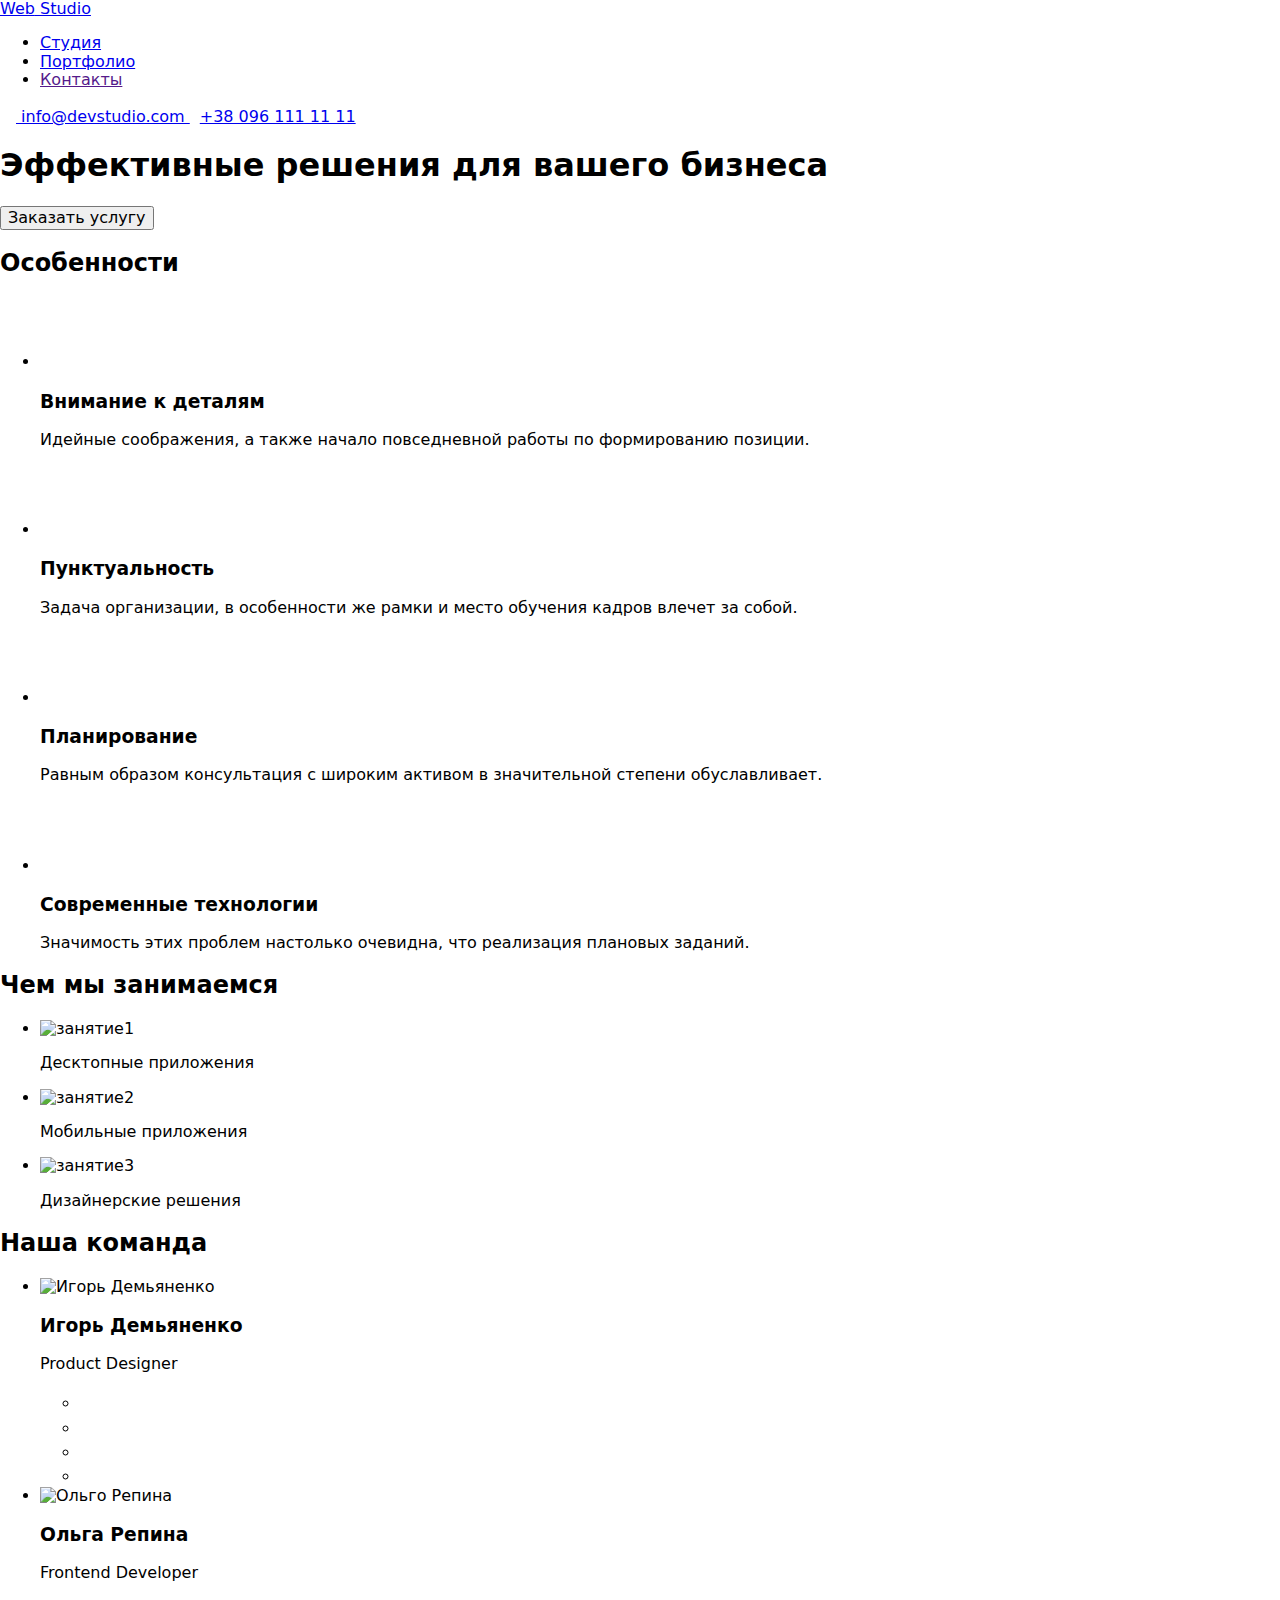
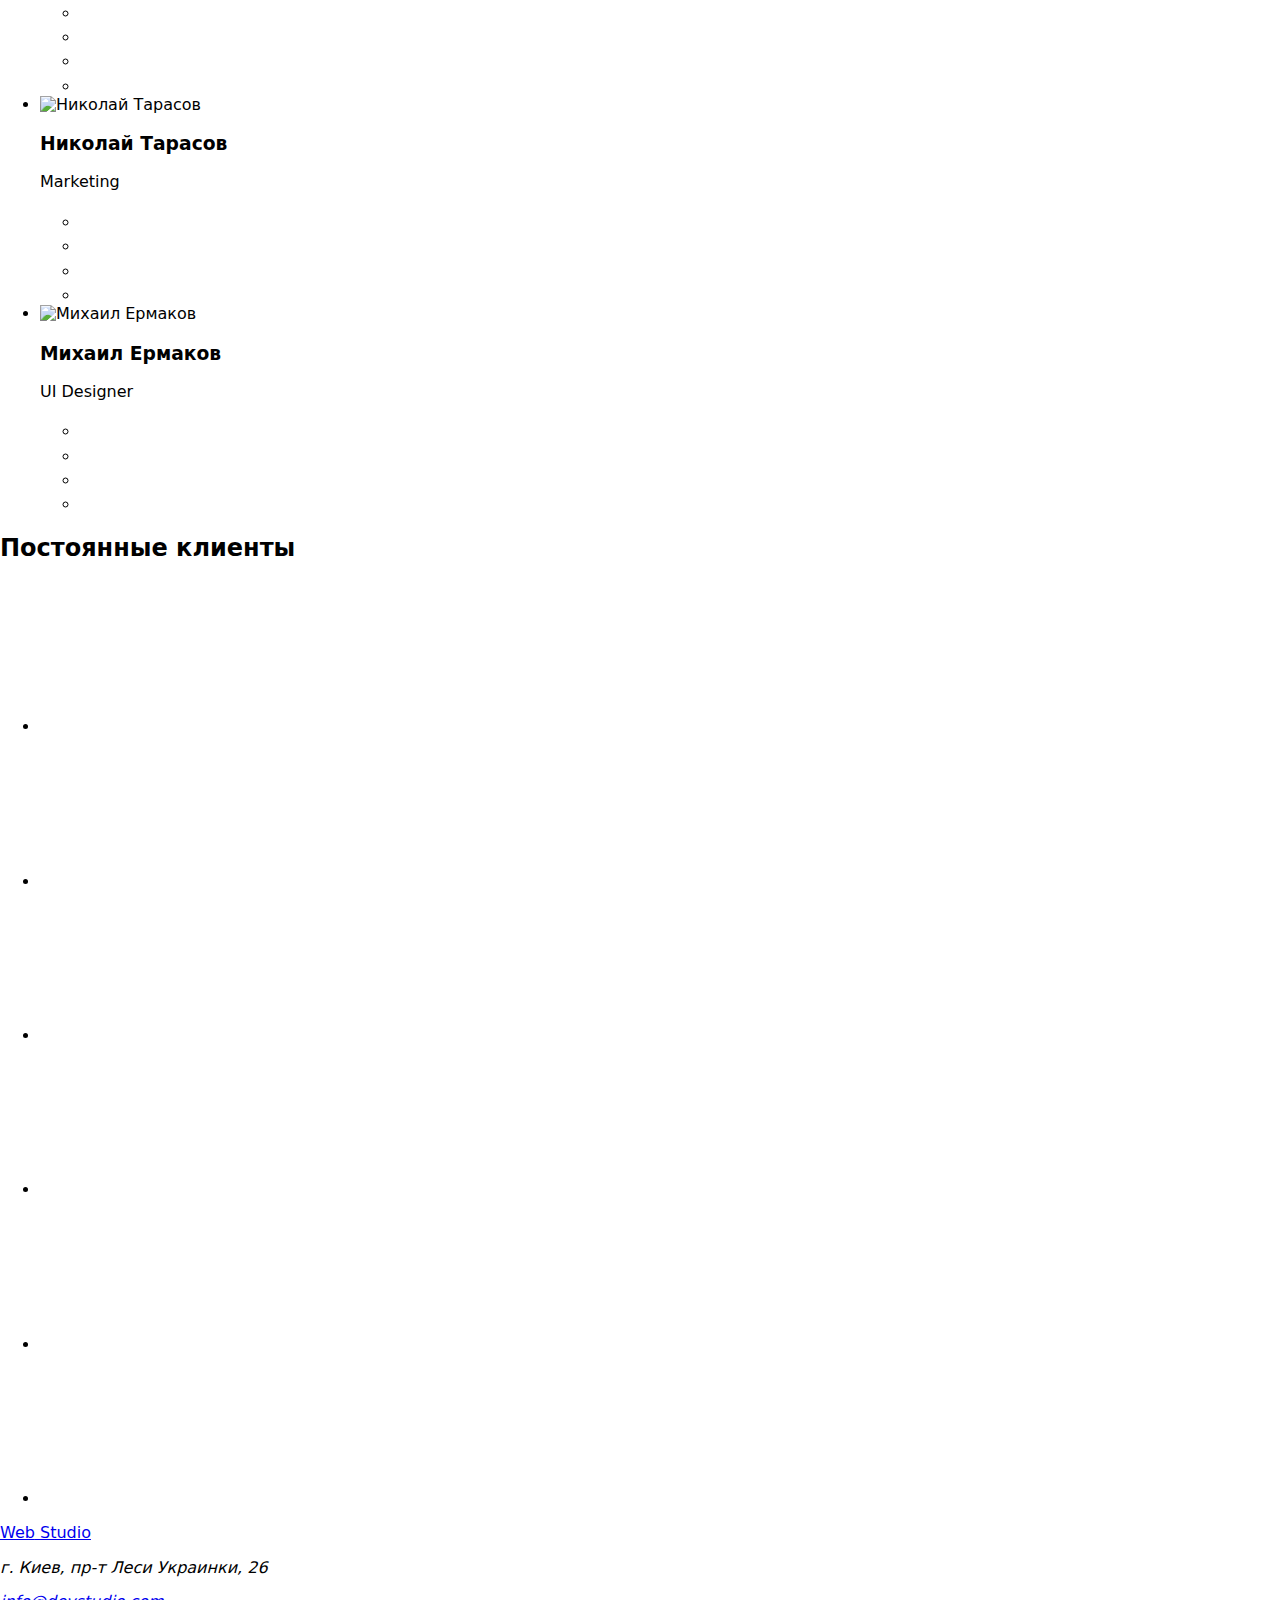
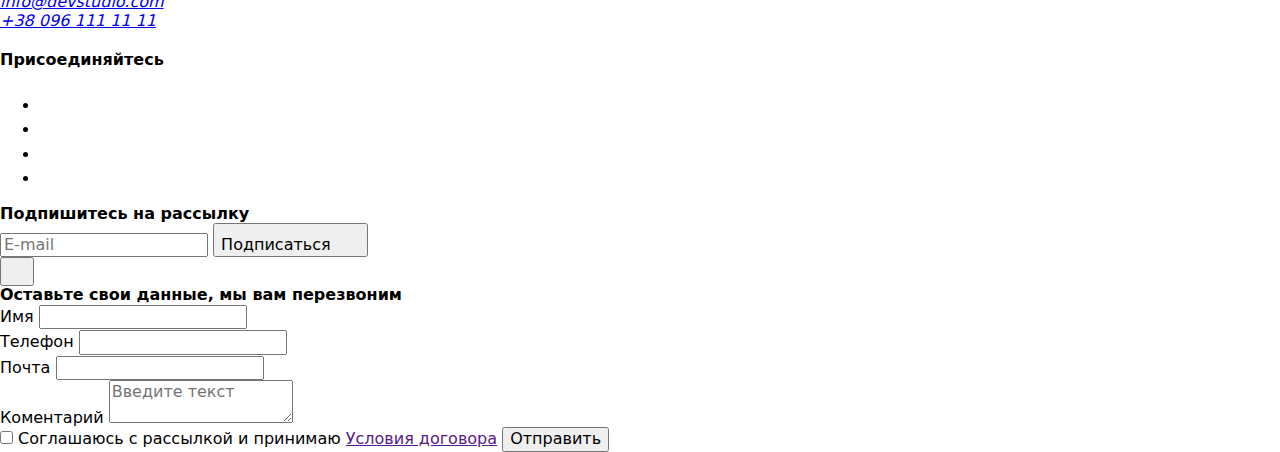
==== index.html @ 30210daf "ДЗ-7" ====
<!DOCTYPE html>
<html lang="ru">
<head>
    <meta charset="UTF-8">
    <meta http-equiv="X-UA-Compatible" content="IE=edge">
    <meta name="viewport" content="width=device-width, initial-scale=1.0">
    <title>Студия</title>
    <link rel="preconnect" href="https://fonts.googleapis.com" />
    <link rel="preconnect" href="https://fonts.gstatic.com" crossorigin />
    <link href="https://fonts.googleapis.com/css2?family=Raleway:wght@700&family=Roboto:wght@400;500;700;900&display=swap"
        rel="stylesheet" />
    <link rel="stylesheet" href="https://cdnjs.cloudflare.com/ajax/libs/modern-normalize/1.1.0/modern-normalize.min.css" />
    <link rel="stylesheet" href="./css/styles.css" />
</head>
<body>
<!-----------Верхняя линия--------->
    <header class="page-header">
        <div class="container top-line">  
            <nav class="main-nav">
                <a href="./index.html" class="logo-link"><span class="logo-part-one">Web</span> <span class="logo-part-two">Studio</span></a>
                <ul class="site-nav list">
                    <li class="nav-item">
                            <a href="./index.html" class="nav-link current">Студия</a>
                    </li>
                    <li class="nav-item">
                        <a href="./portfolio.html" class="nav-link">Портфолио</a>
                    </li>
                    <li class="nav-item">
                        <a href="" class="nav-link">Контакты</a>
                    </li>
                </ul>
            </nav>
            <div class="auth">
                <a href="mailto:info@devstudio.com" class="auth-link">
                    <svg class="auth-icon" width="16px" height="12px">
                        <use href="./images/symbol-defs.svg#icon-envelope"></use>
                    </svg>
                    info@devstudio.com
                </a>
                <a href="tel:+380961111111" class="auth-link">
                    <svg class="auth-icon" width="10px" height="16px">
                        <use href="./images/symbol-defs.svg#icon-smartphone"></use>
                    </svg>+38 096 111 11 11
                </a>
            </div>
        </div>
    </header> 
    <main>
<!----------------Шапка------------------>
        <section class="section cap">
            <div class="container">
                <h1 class="cap-tiitle">
                    Эффективные решения для вашего бизнеса
                </h1>
                <button data-modal-open type="button" class="primery-buttton">
                    Заказать услугу
                </button>
            </div>
        </section>
<!---------------Особенности--------------->
        <section class="section specialty">
            <div class="container">
                <h2 class="visually-hidden">Особенности</h2>
                <ul class="specialty-list list">
                    <li class="specialty-item">
                        <div class="specialty-icon-box">
                            <svg width="70px" height="70px">
                                <use href="./images/symbol-defs.svg#icon-antenna"></use>
                            </svg>
                        </div>
                        <h3>Внимание к деталям</h3>
                        <p>
                            Идейные соображения, а также начало
                            повседневной работы по формированию
                            позиции.
                        </p>
                    </li>
                    <li class="specialty-item">
                        <div class="specialty-icon-box">
                            <svg width="70px" height="70px">
                                <use href="./images/symbol-defs.svg#icon-clock"></use>
                            </svg>
                        </div>
                        <h3>Пунктуальность</h3>
                        <p>
                            Задача организации, в особенности же рамки
                            и место обучения кадров влечет за собой.
                        </p>
                    </li>
                    <li class="specialty-item"> 
                        <div class="specialty-icon-box">
                            <svg width="70px" height="70px">
                                <use href="./images/symbol-defs.svg#icon-diagram"></use>
                            </svg>
                        </div>
                            <h3>Планирование</h3>
                            <p>
                            Равным образом консультация с широким
                            активом в значительной степени обуславливает.
                        </p>
                    </li>
                    <li class="specialty-item">
                        <div class="specialty-icon-box">
                            <svg width="70px" height="70px">
                                <use href="./images/symbol-defs.svg#icon-astronaut"></use>
                            </svg>
                        </div>
                        <h3>Современные технологии</h3>
                        <p>
                            Значимость этих проблем настолько очевидна,
                            что реализация плановых заданий.
                        </p>
                    </li>
                </ul>
            </div>
        </section>
<!---------------Чем мы занимаемся------------------>
        <section class="section affeirs">
            <div class="container">
                <h2 class="section-title">
                    Чем мы занимаемся
                </h2>
                <ul class="affeirs-list list">
                    <li class="affeirs-item">
                        <img src="./images/we_do/box1.jpg" alt="занятие1" />
                        <p class="label">
                            Десктопные приложения
                        </p>
                    </li>
                    <li class="affeirs-item">
                        <img src="./images/we_do/box2.jpg" alt="занятие2" />
                        <p class="label">
                            Мобильные приложения
                        </p>
                    </li>
                    <li class="affeirs-item">
                        <img src="./images/we_do/box3.jpg" alt="занятие3" />
                        <p class="label">
                            Дизайнерские решения
                        </p>
                    </li>
                </ul>
            </div>
        </section>
<!----------------Наша команда------------------->
        <section class="section team">
            <div class="container">
                <h2 class="section-title">
                    Наша команда
                </h2>
                <ul class="team-list list">
                    <li class="team-item">
                        <img src="./images/our_team/ihor.jpg" alt="Игорь Демьяненко" />
                        <div class="item-text">
                            <h3>Игорь Демьяненко</h3>
                            <p>Product Designer</p>
                            <ul class="social-list list">
                                <li class="social-item">
                                    <a href="" class="social-link">
                                        <svg class="icon-social" width="20px" height="20px">
                                            <use href="./images/symbol-defs.svg#icon-instagram"></use>
                                        </svg>
                                    </a>
                                </li>
                                <li class="social-item">
                                    <a href="" class="social-link">
                                        <svg class="icon-social" width="20px" height="20px">
                                            <use href="./images/symbol-defs.svg#icon-twitter"></use>
                                        </svg>
                                    </a>
                                </li>
                                <li class="social-item">
                                    <a href="" class="social-link">
                                        <svg class="icon-social" width="20px" height="20px">
                                            <use href="./images/symbol-defs.svg#icon-facebook"></use>
                                        </svg>
                                    </a>
                                </li>
                                <li class="social-item">
                                    <a href="" class="social-link">
                                        <svg class="icon-social" width="20px" height="20px">
                                            <use href="./images/symbol-defs.svg#icon-linkedin"></use>
                                        </svg>
                                    </a>
                                </li>
                            </ul>
                        </div>
                    </li>
                    <li class="team-item">
                        <img src="./images/our_team/olha.jpg" alt="Ольго Репина" />
                        <div class="item-text">
                            <h3>Ольга Репина</h3>
                            <p>Frontend Developer</p>
                            <ul class="social-list list">
                                <li class="social-item">
                                    <a href="" class="social-link">
                                        <svg class="icon-social" width="20px" height="20px">
                                            <use href="./images/symbol-defs.svg#icon-instagram"></use>
                                        </svg>
                                    </a>
                                </li>
                                <li class="social-item">
                                    <a href="" class="social-link">
                                        <svg class="icon-social" width="20px" height="20px">
                                            <use href="./images/symbol-defs.svg#icon-twitter"></use>
                                        </svg>
                                    </a>
                                </li>
                                <li class="social-item">
                                    <a href="" class="social-link">
                                        <svg class="icon-social" width="20px" height="20px">
                                            <use href="./images/symbol-defs.svg#icon-facebook"></use>
                                        </svg>
                                    </a>
                                </li>
                                <li class="social-item">
                                    <a href="" class="social-link">
                                        <svg class="icon-social" width="20px" height="20px">
                                            <use href="./images/symbol-defs.svg#icon-linkedin"></use>
                                        </svg>
                                    </a>
                                </li>
                            </ul>
                        </div>
                    </li>
                    <li class="team-item">
                        <img src="./images/our_team/nikolay.jpg" alt="Николай Тарасов" />
                        <div class="item-text">
                            <h3>Николай Тарасов</h3>
                            <p>Marketing</p>
                            <ul class="social-list list">
                                <li class="social-item">
                                    <a href="" class="social-link">
                                        <svg class="icon-social" width="20px" height="20px">
                                            <use href="./images/symbol-defs.svg#icon-instagram"></use>
                                        </svg>
                                    </a>
                                </li>
                                <li class="social-item">
                                    <a href="" class="social-link">
                                        <svg class="icon-social" width="20px" height="20px">
                                            <use href="./images/symbol-defs.svg#icon-twitter"></use>
                                        </svg>
                                    </a>
                                </li>
                                <li class="social-item">
                                    <a href="" class="social-link">
                                        <svg class="icon-social" width="20px" height="20px">
                                            <use href="./images/symbol-defs.svg#icon-facebook"></use>
                                        </svg>
                                    </a>
                                </li>
                                <li class="social-item">
                                    <a href="" class="social-link">
                                        <svg class="icon-social" width="20px" height="20px">
                                            <use href="./images/symbol-defs.svg#icon-linkedin"></use>
                                        </svg>
                                    </a>
                                </li>
                            </ul>
                        </div>
                    </li>
                    <li class="team-item">
                        <img src="./images/our_team/mihail.jpg" alt="Михаил Ермаков" />
                        <div class="item-text">
                            <h3>Михаил Ермаков</h3>
                            <p>UI Designer</p>
                            <ul class="social-list list">
                                <li class="social-item">
                                    <a href="" class="social-link">
                                        <svg class="icon-social" width="20px" height="20px">
                                            <use href="./images/symbol-defs.svg#icon-instagram"></use>
                                        </svg>
                                    </a>
                                </li>
                                <li class="social-item">
                                    <a href="" class="social-link">
                                        <svg class="icon-social" width="20px" height="20px">
                                            <use href="./images/symbol-defs.svg#icon-twitter"></use>
                                        </svg>
                                    </a>
                                </li>
                                <li class="social-item">
                                    <a href="" class="social-link">
                                        <svg class="icon-social" width="20px" height="20px">
                                            <use href="./images/symbol-defs.svg#icon-facebook"></use>
                                        </svg>
                                    </a>
                                </li>
                                <li class="social-item">
                                    <a href="" class="social-link">
                                        <svg class="icon-social" width="20px" height="20px">
                                            <use href="./images/symbol-defs.svg#icon-linkedin"></use>
                                        </svg>
                                    </a>
                                </li>
                            </ul>
                        </div>
                    </li>
                </ul>
            </div>
        </section>
<!---------------Постоянные клиенты------------------>
        <section class="section clients">
            <div class="container">
                <h2 class="section-title">
                    Постоянные клиенты
                </h2>
                <ul class="clients-list list">
                    <li class="clients-item">
                        <a href="" class="clients-link">
                            <svg class="icon-clients">
                                <use href="./images/symbol-defs.svg#icon-company1">
                                </use>
                            </svg>
                        </a>
                    </li>
                    <li class="clients-item">
                        <a href="" class="clients-link">
                            <svg class="icon-clients">
                                <use href="./images/symbol-defs.svg#icon-company2">
                                </use>
                            </svg>
                        </a>
                    </li>
                    <li class="clients-item">
                        <a href="" class="clients-link">
                            <svg class="icon-clients">
                                <use href="./images/symbol-defs.svg#icon-company3">
                                </use>
                            </svg>
                        </a>
                    </li>
                    <li class="clients-item">
                        <a href="" class="clients-link">
                            <svg class="icon-clients">
                                <use href="./images/symbol-defs.svg#icon-company4">
                                </use>
                            </svg>
                        </a>
                    </li>
                    <li class="clients-item">
                        <a href="" class="clients-link">
                            <svg class="icon-clients">
                                <use href="./images/symbol-defs.svg#icon-company5">
                                </use>
                            </svg>
                        </a>
                    </li>
                    <li class="clients-item">
                        <a href="" class="clients-link">
                            <svg class="icon-clients">
                                <use href="./images/symbol-defs.svg#icon-company6">
                                </use>
                            </svg>
                        </a>
                    </li>
                </ul>
            </div>
        </section> 
    </main> 
    <footer class="footer">
        <div class="container">
            <div>
                <a href="./index.html" class="logo-link"><span class="logo-part-one">Web</span> <span
                        class="logo-part-three">Studio</span></a>
                <address>
                    <p class="address">
                        г. Киев, пр-т Леси Украинки, 26
                    </p>
                    <div class="auth-footer">
                        <a href="mailto:info@devstudio.com" class="auth-link-footer mailto">info@devstudio.com</a> <br />
                        <a href="tel:+380961111111" class="auth-link-footer tel">+38 096 111 11 11</a>
                    </div>
                </address>
            </div>
            <div class="social-networks">
                <h4 class="social-title">Присоединяйтесь</h4>
                <ul class="networks-list list">
                    <li>
                        <a href="" class="networks-link">
                            <svg width="20px" height="20px">
                                <use href="./images/symbol-defs.svg#icon-instagram"></use>
                            </svg>
                        </a>
                    </li>
                    <li>
                            <a href="" class="networks-link">
                                <svg width="20px" height="20px">
                                    <use href="./images/symbol-defs.svg#icon-twitter"></use>
                                </svg>
                            </a>
                    </li>
                    <li>
                        <a href="" class="networks-link">
                            <svg width="20px" height="20px">
                                <use href="./images/symbol-defs.svg#icon-facebook"></use>
                            </svg>
                        </a>
                    </li>
                    <li>
                        <a href="" class="networks-link">
                            <svg width="20px" height="20px">
                                <use href="./images/symbol-defs.svg#icon-linkedin"></use>
                            </svg>
                        </a>
                    </li>
                </ul>
            </div>
            <div class="footer-email-input">
                <b class="footer-form-title">Подпишитесь на рассылку</b>
                <form action="" class="footer-form">
                    <lable>
                        <input type="email" placeholder="E-mail" name="email" class="footer-form-input">
                        </input>
                    </lable>
                    <button type="submit" class="footer-form-button">Подписаться
                        <svg class="footer-form-icon" width="24" height="24">
                            <use href="./images/icons.svg#icon-send"></use>
                        </svg>
                    </button>
                </form>
            </div> 
        </div>
    </footer>

<!--           Модальное окно        -->
    <div data-modal class="backdrop is-hidden">
        <div class="modal">
            <button data-modal-close class="close">
                <svg class="icon-close" width="18px" height="18px">
                    <use href="./images/icons.svg#icon-close"></use>
                </svg>
            </button>
            <form class="modal-form">
                <b class="modal-form-title">Оставьте свои данные, мы вам перезвоним</b>
                <div class="about-user">
                    <label for="user-name" class="about-user-label">Имя</label>
                    <input 
                        type="text" 
                        name="user-name" 
                        id="user-name" 
                        placeholder=" "
                        class="about-user-input"
                    />
                    <svg class="icon-modal-form" width="18" height="18">
                        <use href="./images/icons.svg#icon-man"></use>
                    </svg>
                </div>
                <div class="about-user">
                    <label for="user-phone" class="about-user-label">Телефон</label>
                    <input 
                        type="tel" 
                        name="user-phone" 
                        id="user-phone" 
                        placeholder=" "
                        class="about-user-input"
                    />
                    <svg class="icon-modal-form" width="18" height="18">
                        <use href="./images/icons.svg#icon-phone"></use>
                    </svg>
                </div>
                <div class="about-user">
                    <label for="user-email" class="about-user-label">Почта</label>
                    <input 
                        type="email" 
                        name="user-email" 
                        id="user-email"
                        placeholder=" " 
                        class="about-user-input"
                    />
                    <svg class="icon-modal-form" width="18" height="18">
                        <use href="./images/icons.svg#icon-envelope"></use>
                    </svg>
                </div>
                <div class="about-user">
                    <label for="user-comment" class="about-user-label">Коментарий</label>
                    <textarea name="comment" placeholder="Введите текст" id="user-comment" class="about-user-input comment"></textarea>
                </div>
                <label class="user-checkbox">
                    <input type="checkbox" name="checkbox" class="checkbox">
                    <span class="icon-checkbox"></span>
                    Соглашаюсь с рассылкой и принимаю
                    <a href="" class="user-checkbox-link">Условия договора</a>
                </label>
                <button type="submit" class="modal-form-button">Отправить</button>
            </form>
            
        </div>
    </div>
    <script src="./js/modal.js"></script>
</body>
</html>
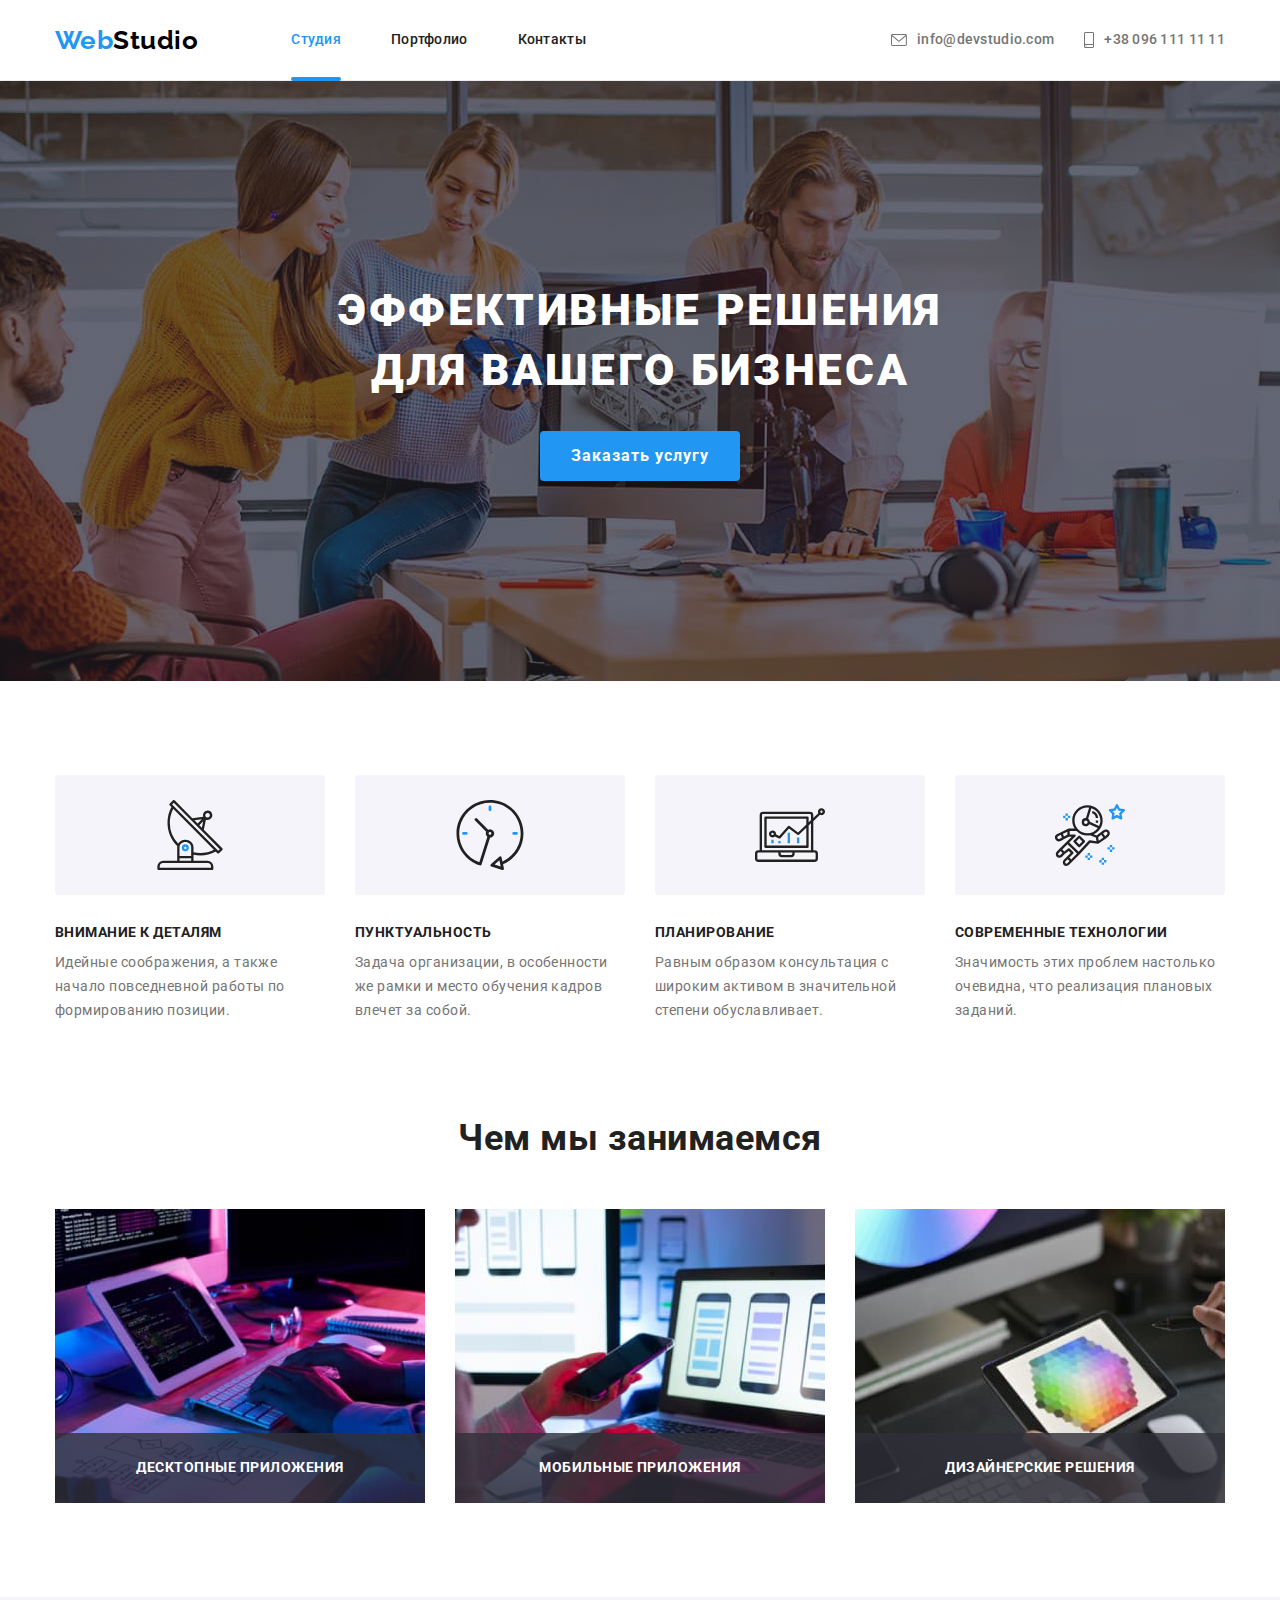
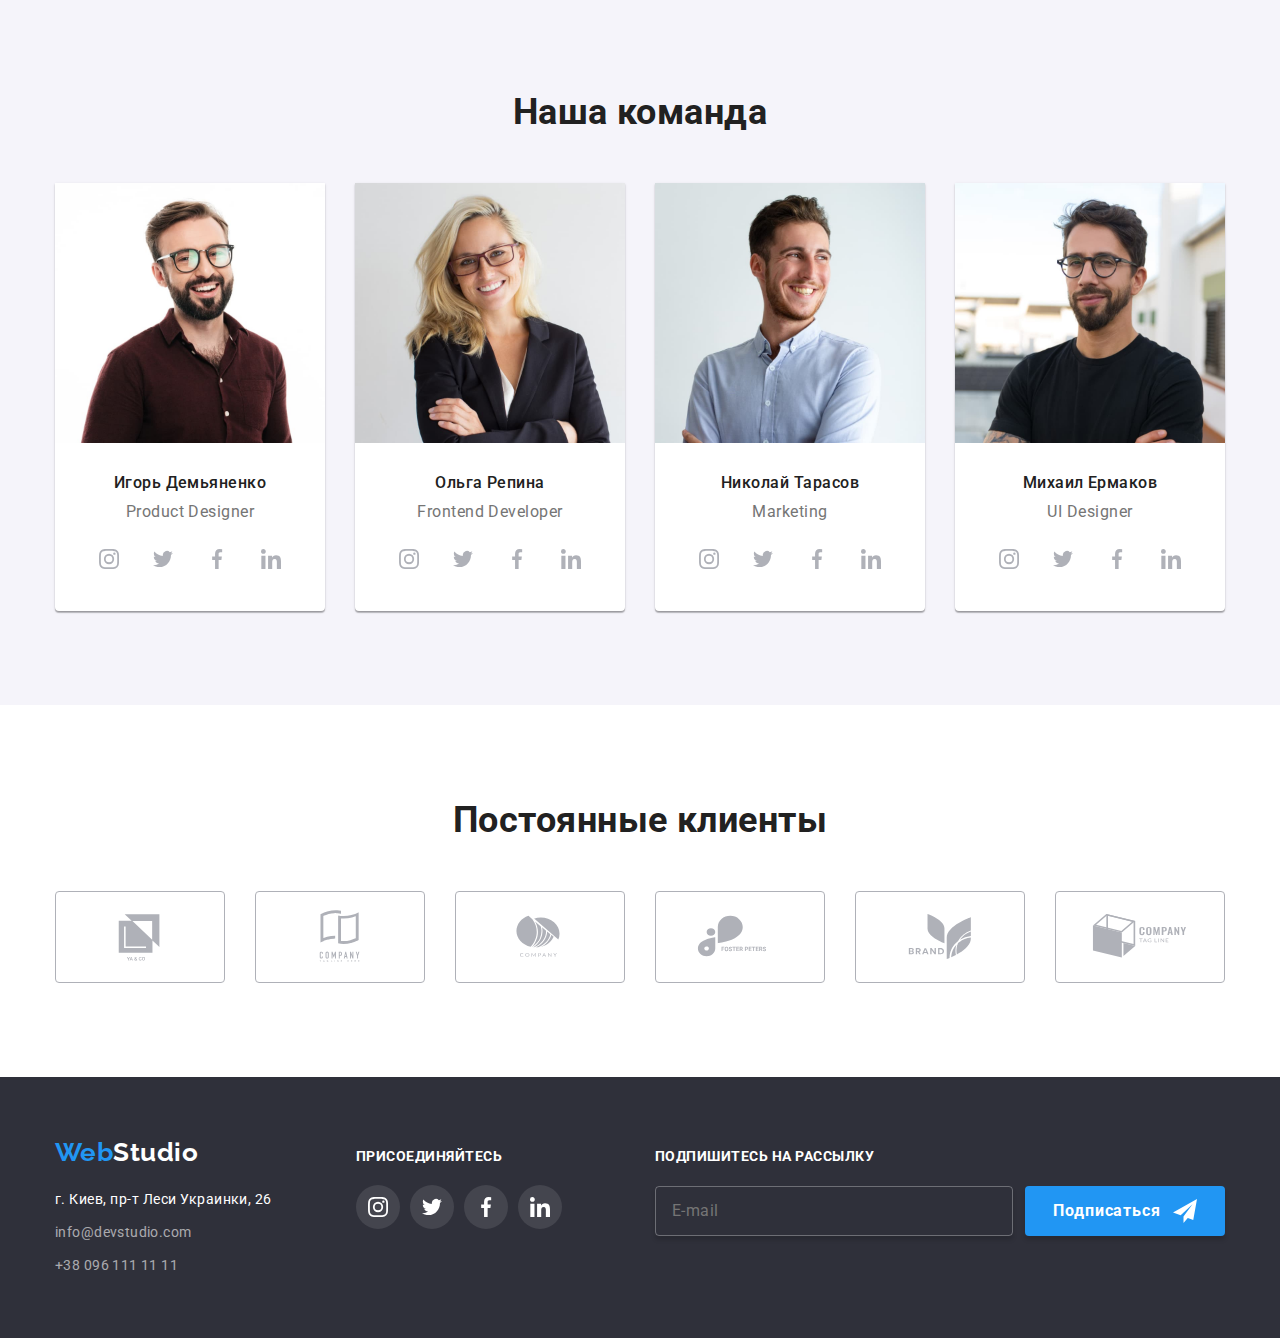
==== commit b36c4302: "ДЗ-7, редакция 1" ====
--- a/index.html
+++ b/index.html
@@ -15,30 +15,30 @@
 <body>
 <!-----------Верхняя линия--------->
     <header class="page-header">
-        <div class="container top-line">  
+        <div class="container page-header__container">  
             <nav class="main-nav">
-                <a href="./index.html" class="logo-link"><span class="logo-part-one">Web</span> <span class="logo-part-two">Studio</span></a>
-                <ul class="site-nav list">
-                    <li class="nav-item">
-                            <a href="./index.html" class="nav-link current">Студия</a>
-                    </li>
-                    <li class="nav-item">
-                        <a href="./portfolio.html" class="nav-link">Портфолио</a>
-                    </li>
-                    <li class="nav-item">
-                        <a href="" class="nav-link">Контакты</a>
+                <a href="./index.html" class="logo logo--margin"><span>Web</span> <span class="logo logo--theme-dark">Studio</span></a>
+                <ul class="main-nav__list list">
+                    <li class="main-nav__item">
+                        <a href="./index.html" class="main-nav__link main-nav__link--current">Студия</a>
+                    </li>
+                    <li class="main-nav__item">
+                        <a href="./portfolio.html" class="main-nav__link">Портфолио</a>
+                    </li>
+                    <li class="main-nav__item">
+                        <a href="" class="main-nav__link">Контакты</a>
                     </li>
                 </ul>
             </nav>
-            <div class="auth">
-                <a href="mailto:info@devstudio.com" class="auth-link">
-                    <svg class="auth-icon" width="16px" height="12px">
+            <div class="connect">
+                <a href="mailto:info@devstudio.com" class="connect__link">
+                    <svg class="connect__icon" width="16px" height="12px">
                         <use href="./images/symbol-defs.svg#icon-envelope"></use>
                     </svg>
                     info@devstudio.com
                 </a>
-                <a href="tel:+380961111111" class="auth-link">
-                    <svg class="auth-icon" width="10px" height="16px">
+                <a href="tel:+380961111111" class="connect__link">
+                    <svg class="connect__icon" width="10px" height="16px">
                         <use href="./images/symbol-defs.svg#icon-smartphone"></use>
                     </svg>+38 096 111 11 11
                 </a>
@@ -47,66 +47,66 @@
     </header> 
     <main>
 <!----------------Шапка------------------>
-        <section class="section cap">
+        <section class="section hero">
             <div class="container">
-                <h1 class="cap-tiitle">
+                <h1 class="hero__tiitle">
                     Эффективные решения для вашего бизнеса
                 </h1>
-                <button data-modal-open type="button" class="primery-buttton">
+                <button data-modal-open type="button" class="button hero__buttton">
                     Заказать услугу
                 </button>
             </div>
         </section>
 <!---------------Особенности--------------->
-        <section class="section specialty">
+        <section class="section features">
             <div class="container">
                 <h2 class="visually-hidden">Особенности</h2>
-                <ul class="specialty-list list">
-                    <li class="specialty-item">
-                        <div class="specialty-icon-box">
+                <ul class="features__list list">
+                    <li class="features__item">
+                        <div class="features__icon">
                             <svg width="70px" height="70px">
                                 <use href="./images/symbol-defs.svg#icon-antenna"></use>
                             </svg>
                         </div>
-                        <h3>Внимание к деталям</h3>
-                        <p>
+                        <h3 class="features__title">Внимание к деталям</h3>
+                        <p class="features__text">
                             Идейные соображения, а также начало
                             повседневной работы по формированию
                             позиции.
                         </p>
                     </li>
-                    <li class="specialty-item">
-                        <div class="specialty-icon-box">
+                    <li class="features__item">
+                        <div class="features__icon">
                             <svg width="70px" height="70px">
                                 <use href="./images/symbol-defs.svg#icon-clock"></use>
                             </svg>
                         </div>
-                        <h3>Пунктуальность</h3>
-                        <p>
+                        <h3 class="features__title">Пунктуальность</h3>
+                        <p class="features__text">
                             Задача организации, в особенности же рамки
                             и место обучения кадров влечет за собой.
                         </p>
                     </li>
-                    <li class="specialty-item"> 
-                        <div class="specialty-icon-box">
+                    <li class="features__item"> 
+                        <div class="features__icon">
                             <svg width="70px" height="70px">
                                 <use href="./images/symbol-defs.svg#icon-diagram"></use>
                             </svg>
                         </div>
-                            <h3>Планирование</h3>
-                            <p>
+                            <h3 class="features__title">Планирование</h3>
+                            <p class="features__text">
                             Равным образом консультация с широким
                             активом в значительной степени обуславливает.
                         </p>
                     </li>
-                    <li class="specialty-item">
-                        <div class="specialty-icon-box">
+                    <li class="features__item">
+                        <div class="features__icon">
                             <svg width="70px" height="70px">
                                 <use href="./images/symbol-defs.svg#icon-astronaut"></use>
                             </svg>
                         </div>
-                        <h3>Современные технологии</h3>
-                        <p>
+                        <h3 class="features__title">Современные технологии</h3>
+                        <p class="features__text">
                             Значимость этих проблем настолько очевидна,
                             что реализация плановых заданий.
                         </p>
@@ -115,27 +115,27 @@
             </div>
         </section>
 <!---------------Чем мы занимаемся------------------>
-        <section class="section affeirs">
+        <section class="section activities">
             <div class="container">
-                <h2 class="section-title">
+                <h2 class="activities__title section-title">
                     Чем мы занимаемся
                 </h2>
-                <ul class="affeirs-list list">
-                    <li class="affeirs-item">
+                <ul class="activities__list list">
+                    <li class="activities__item">
                         <img src="./images/we_do/box1.jpg" alt="занятие1" />
-                        <p class="label">
+                        <p class="activities__label">
                             Десктопные приложения
                         </p>
                     </li>
-                    <li class="affeirs-item">
+                    <li class="activities__item">
                         <img src="./images/we_do/box2.jpg" alt="занятие2" />
-                        <p class="label">
+                        <p class="activities__label">
                             Мобильные приложения
                         </p>
                     </li>
-                    <li class="affeirs-item">
+                    <li class="activities__item">
                         <img src="./images/we_do/box3.jpg" alt="занятие3" />
-                        <p class="label">
+                        <p class="activities__label">
                             Дизайнерские решения
                         </p>
                     </li>
@@ -148,37 +148,37 @@
                 <h2 class="section-title">
                     Наша команда
                 </h2>
-                <ul class="team-list list">
-                    <li class="team-item">
+                <ul class="team__list list">
+                    <li class="team__item">
                         <img src="./images/our_team/ihor.jpg" alt="Игорь Демьяненко" />
-                        <div class="item-text">
-                            <h3>Игорь Демьяненко</h3>
-                            <p>Product Designer</p>
-                            <ul class="social-list list">
-                                <li class="social-item">
-                                    <a href="" class="social-link">
-                                        <svg class="icon-social" width="20px" height="20px">
+                        <div class="team__meta">
+                            <h3 class="team__memo">Игорь Демьяненко</h3>
+                            <p class="team__text">Product Designer</p>
+                            <ul class="socials list">
+                                <li class="socials__item">
+                                    <a href="" class="socials__link socials__link--theme-light">
+                                        <svg width="20px" height="20px">
                                             <use href="./images/symbol-defs.svg#icon-instagram"></use>
                                         </svg>
                                     </a>
                                 </li>
-                                <li class="social-item">
-                                    <a href="" class="social-link">
-                                        <svg class="icon-social" width="20px" height="20px">
+                                <li class="socials__item">
+                                    <a href="" class="socials__link socials__link--theme-light">
+                                        <svg width="20px" height="20px">
                                             <use href="./images/symbol-defs.svg#icon-twitter"></use>
                                         </svg>
                                     </a>
                                 </li>
-                                <li class="social-item">
-                                    <a href="" class="social-link">
-                                        <svg class="icon-social" width="20px" height="20px">
+                                <li class="socials__item">
+                                    <a href="" class="socials__link socials__link--theme-light">
+                                        <svg width="20px" height="20px">
                                             <use href="./images/symbol-defs.svg#icon-facebook"></use>
                                         </svg>
                                     </a>
                                 </li>
-                                <li class="social-item">
-                                    <a href="" class="social-link">
-                                        <svg class="icon-social" width="20px" height="20px">
+                                <li class="socials__item">
+                                    <a href="" class="socials__link socials__link--theme-light">
+                                        <svg  width="20px" height="20px">
                                             <use href="./images/symbol-defs.svg#icon-linkedin"></use>
                                         </svg>
                                     </a>
@@ -186,36 +186,36 @@
                             </ul>
                         </div>
                     </li>
-                    <li class="team-item">
+                    <li class="team__item">
                         <img src="./images/our_team/olha.jpg" alt="Ольго Репина" />
-                        <div class="item-text">
-                            <h3>Ольга Репина</h3>
-                            <p>Frontend Developer</p>
-                            <ul class="social-list list">
-                                <li class="social-item">
-                                    <a href="" class="social-link">
-                                        <svg class="icon-social" width="20px" height="20px">
+                        <div class="team__meta">
+                            <h3 class="team__memo">Ольга Репина</h3>
+                            <p class="team__text">Frontend Developer</p>
+                            <ul class="socials list">
+                                <li class="socials__item">
+                                    <a href="" class="socials__link socials__link--theme-light">
+                                        <svg width="20px" height="20px">
                                             <use href="./images/symbol-defs.svg#icon-instagram"></use>
                                         </svg>
                                     </a>
                                 </li>
-                                <li class="social-item">
-                                    <a href="" class="social-link">
-                                        <svg class="icon-social" width="20px" height="20px">
+                                <li class="socials__item">
+                                    <a href="" class="socials__link socials__link--theme-light">
+                                        <svg width="20px" height="20px">
                                             <use href="./images/symbol-defs.svg#icon-twitter"></use>
                                         </svg>
                                     </a>
                                 </li>
-                                <li class="social-item">
-                                    <a href="" class="social-link">
-                                        <svg class="icon-social" width="20px" height="20px">
+                                <li class="socials__item">
+                                    <a href="" class="socials__link socials__link--theme-light">
+                                        <svg width="20px" height="20px">
                                             <use href="./images/symbol-defs.svg#icon-facebook"></use>
                                         </svg>
                                     </a>
                                 </li>
-                                <li class="social-item">
-                                    <a href="" class="social-link">
-                                        <svg class="icon-social" width="20px" height="20px">
+                                <li class="socials__item">
+                                    <a href="" class="socials__link socials__link--theme-light">
+                                        <svg width="20px" height="20px">
                                             <use href="./images/symbol-defs.svg#icon-linkedin"></use>
                                         </svg>
                                     </a>
@@ -223,36 +223,36 @@
                             </ul>
                         </div>
                     </li>
-                    <li class="team-item">
+                    <li class="team__item">
                         <img src="./images/our_team/nikolay.jpg" alt="Николай Тарасов" />
-                        <div class="item-text">
-                            <h3>Николай Тарасов</h3>
-                            <p>Marketing</p>
-                            <ul class="social-list list">
-                                <li class="social-item">
-                                    <a href="" class="social-link">
-                                        <svg class="icon-social" width="20px" height="20px">
+                        <div class="team__meta">
+                            <h3 class="team__memo">Николай Тарасов</h3>
+                            <p class="team__text">Marketing</p>
+                            <ul class="socials list">
+                                <li class="socials__item">
+                                    <a href="" class="socials__link socials__link--theme-light">
+                                        <svg width="20px" height="20px">
                                             <use href="./images/symbol-defs.svg#icon-instagram"></use>
                                         </svg>
                                     </a>
                                 </li>
-                                <li class="social-item">
-                                    <a href="" class="social-link">
-                                        <svg class="icon-social" width="20px" height="20px">
+                                <li class="socials__item">
+                                    <a href="" class="socials__link socials__link--theme-light">
+                                        <svg width="20px" height="20px">
                                             <use href="./images/symbol-defs.svg#icon-twitter"></use>
                                         </svg>
                                     </a>
                                 </li>
-                                <li class="social-item">
-                                    <a href="" class="social-link">
-                                        <svg class="icon-social" width="20px" height="20px">
+                                <li class="socials__item">
+                                    <a href="" class="socials__link socials__link--theme-light">
+                                        <svg width="20px" height="20px">
                                             <use href="./images/symbol-defs.svg#icon-facebook"></use>
                                         </svg>
                                     </a>
                                 </li>
-                                <li class="social-item">
-                                    <a href="" class="social-link">
-                                        <svg class="icon-social" width="20px" height="20px">
+                                <li class="socials__item">
+                                    <a href="" class="socials__link socials__link--theme-light">
+                                        <svg width="20px" height="20px">
                                             <use href="./images/symbol-defs.svg#icon-linkedin"></use>
                                         </svg>
                                     </a>
@@ -260,36 +260,36 @@
                             </ul>
                         </div>
                     </li>
-                    <li class="team-item">
+                    <li class="team__item">
                         <img src="./images/our_team/mihail.jpg" alt="Михаил Ермаков" />
-                        <div class="item-text">
-                            <h3>Михаил Ермаков</h3>
-                            <p>UI Designer</p>
-                            <ul class="social-list list">
-                                <li class="social-item">
-                                    <a href="" class="social-link">
-                                        <svg class="icon-social" width="20px" height="20px">
+                        <div class="team__meta">
+                            <h3 class="team__memo">Михаил Ермаков</h3>
+                            <p class="team__text">UI Designer</p>
+                            <ul class="socials list">
+                                <li class="socials__item">
+                                    <a href="" class="socials__link socials__link--theme-light">
+                                        <svg width="20px" height="20px">
                                             <use href="./images/symbol-defs.svg#icon-instagram"></use>
                                         </svg>
                                     </a>
                                 </li>
-                                <li class="social-item">
-                                    <a href="" class="social-link">
-                                        <svg class="icon-social" width="20px" height="20px">
+                                <li class="socials__item">
+                                    <a href="" class="socials__link socials__link--theme-light">
+                                        <svg width="20px" height="20px">
                                             <use href="./images/symbol-defs.svg#icon-twitter"></use>
                                         </svg>
                                     </a>
                                 </li>
-                                <li class="social-item">
-                                    <a href="" class="social-link">
-                                        <svg class="icon-social" width="20px" height="20px">
+                                <li class="socials__item">
+                                    <a href="" class="socials__link socials__link--theme-light">
+                                        <svg width="20px" height="20px">
                                             <use href="./images/symbol-defs.svg#icon-facebook"></use>
                                         </svg>
                                     </a>
                                 </li>
-                                <li class="social-item">
-                                    <a href="" class="social-link">
-                                        <svg class="icon-social" width="20px" height="20px">
+                                <li class="socials__item">
+                                    <a href="" class="socials__link socials__link--theme-light">
+                                        <svg width="20px" height="20px">
                                             <use href="./images/symbol-defs.svg#icon-linkedin"></use>
                                         </svg>
                                     </a>
@@ -306,50 +306,50 @@
                 <h2 class="section-title">
                     Постоянные клиенты
                 </h2>
-                <ul class="clients-list list">
-                    <li class="clients-item">
-                        <a href="" class="clients-link">
-                            <svg class="icon-clients">
+                <ul class="clients__list list">
+                    <li class="clients__item">
+                        <a href="" class="clients__link">
+                            <svg class="clients__icon">
                                 <use href="./images/symbol-defs.svg#icon-company1">
                                 </use>
                             </svg>
                         </a>
                     </li>
-                    <li class="clients-item">
-                        <a href="" class="clients-link">
-                            <svg class="icon-clients">
+                    <li class="clients__item">
+                        <a href="" class="clients__link">
+                            <svg class="clients__icon">
                                 <use href="./images/symbol-defs.svg#icon-company2">
                                 </use>
                             </svg>
                         </a>
                     </li>
-                    <li class="clients-item">
-                        <a href="" class="clients-link">
-                            <svg class="icon-clients">
+                    <li class="clients__item">
+                        <a href="" class="clients__link">
+                            <svg class="clients__icon">
                                 <use href="./images/symbol-defs.svg#icon-company3">
                                 </use>
                             </svg>
                         </a>
                     </li>
-                    <li class="clients-item">
-                        <a href="" class="clients-link">
-                            <svg class="icon-clients">
+                    <li class="clients__item">
+                        <a href="" class="clients__link">
+                            <svg class="clients__icon">
                                 <use href="./images/symbol-defs.svg#icon-company4">
                                 </use>
                             </svg>
                         </a>
                     </li>
-                    <li class="clients-item">
-                        <a href="" class="clients-link">
-                            <svg class="icon-clients">
+                    <li class="clients__item">
+                        <a href="" class="clients__link">
+                            <svg class="clients__icon">
                                 <use href="./images/symbol-defs.svg#icon-company5">
                                 </use>
                             </svg>
                         </a>
                     </li>
-                    <li class="clients-item">
-                        <a href="" class="clients-link">
-                            <svg class="icon-clients">
+                    <li class="clients__item">
+                        <a href="" class="clients__link">
+                            <svg class="clients__icon">
                                 <use href="./images/symbol-defs.svg#icon-company6">
                                 </use>
                             </svg>
@@ -362,44 +362,43 @@
     <footer class="footer">
         <div class="container">
             <div>
-                <a href="./index.html" class="logo-link"><span class="logo-part-one">Web</span> <span
-                        class="logo-part-three">Studio</span></a>
-                <address>
-                    <p class="address">
+                <a href="./index.html" class="logo"><span>Web</span> <span class="logo logo--theme-light">Studio</span></a>
+                <address class="address">
+                    <p class="address__text">
                         г. Киев, пр-т Леси Украинки, 26
                     </p>
-                    <div class="auth-footer">
-                        <a href="mailto:info@devstudio.com" class="auth-link-footer mailto">info@devstudio.com</a> <br />
-                        <a href="tel:+380961111111" class="auth-link-footer tel">+38 096 111 11 11</a>
+                    <div class="contact">
+                        <a href="mailto:info@devstudio.com" class="contact__link contact__link--margin">info@devstudio.com</a> <br />
+                        <a href="tel:+380961111111" class="contact__link">+38 096 111 11 11</a>
                     </div>
                 </address>
             </div>
-            <div class="social-networks">
-                <h4 class="social-title">Присоединяйтесь</h4>
-                <ul class="networks-list list">
-                    <li>
-                        <a href="" class="networks-link">
+            <div class="socials-footer">
+                <h4 class="socials-footer__title">Присоединяйтесь</h4>
+                <ul class="socials list">
+                    <li class="socials__item">
+                        <a href="" class="socials__link socials__link--theme-dark">
                             <svg width="20px" height="20px">
                                 <use href="./images/symbol-defs.svg#icon-instagram"></use>
                             </svg>
                         </a>
                     </li>
-                    <li>
-                            <a href="" class="networks-link">
-                                <svg width="20px" height="20px">
-                                    <use href="./images/symbol-defs.svg#icon-twitter"></use>
-                                </svg>
-                            </a>
-                    </li>
-                    <li>
-                        <a href="" class="networks-link">
+                    <li class="socials__item">
+                        <a href="" class="socials__link socials__link--theme-dark">
+                            <svg width="20px" height="20px">
+                                <use href="./images/symbol-defs.svg#icon-twitter"></use>
+                            </svg>
+                        </a>
+                    </li>
+                    <li class="socials__item">
+                        <a href="" class="socials__link socials__link--theme-dark">
                             <svg width="20px" height="20px">
                                 <use href="./images/symbol-defs.svg#icon-facebook"></use>
                             </svg>
                         </a>
                     </li>
-                    <li>
-                        <a href="" class="networks-link">
+                    <li class="socials__item">
+                        <a href="" class="socials__link socials__link--theme-dark">
                             <svg width="20px" height="20px">
                                 <use href="./images/symbol-defs.svg#icon-linkedin"></use>
                             </svg>
@@ -407,15 +406,15 @@
                     </li>
                 </ul>
             </div>
-            <div class="footer-email-input">
-                <b class="footer-form-title">Подпишитесь на рассылку</b>
-                <form action="" class="footer-form">
+            <div class="sign-up">
+                <b class="sign-up__title">Подпишитесь на рассылку</b>
+                <form action="" class="sign-up__form">
                     <lable>
-                        <input type="email" placeholder="E-mail" name="email" class="footer-form-input">
+                        <input type="email" placeholder="E-mail" name="email" class="sign-up__input">
                         </input>
                     </lable>
-                    <button type="submit" class="footer-form-button">Подписаться
-                        <svg class="footer-form-icon" width="24" height="24">
+                    <button type="submit" class="button">Подписаться
+                        <svg class="sign-up__icon" width="24" height="24">
                             <use href="./images/icons.svg#icon-send"></use>
                         </svg>
                     </button>
@@ -427,63 +426,63 @@
 <!--           Модальное окно        -->
     <div data-modal class="backdrop is-hidden">
         <div class="modal">
-            <button data-modal-close class="close">
-                <svg class="icon-close" width="18px" height="18px">
+            <button data-modal-close class="modal__close">
+                <svg width="18px" height="18px">
                     <use href="./images/icons.svg#icon-close"></use>
                 </svg>
             </button>
-            <form class="modal-form">
-                <b class="modal-form-title">Оставьте свои данные, мы вам перезвоним</b>
-                <div class="about-user">
-                    <label for="user-name" class="about-user-label">Имя</label>
+            <form class="modal__form">
+                <b class="modal__title">Оставьте свои данные, мы вам перезвоним</b>
+                <div class="modal__item">
+                    <label for="user-name" class="modal__label">Имя</label>
                     <input 
                         type="text" 
                         name="user-name" 
                         id="user-name" 
                         placeholder=" "
-                        class="about-user-input"
+                        class="modal__input"
                     />
-                    <svg class="icon-modal-form" width="18" height="18">
+                    <svg class="modal__icon" width="18" height="18">
                         <use href="./images/icons.svg#icon-man"></use>
                     </svg>
                 </div>
-                <div class="about-user">
-                    <label for="user-phone" class="about-user-label">Телефон</label>
+                <div class="modal__item">
+                    <label for="user-phone" class="modal__label">Телефон</label>
                     <input 
                         type="tel" 
                         name="user-phone" 
                         id="user-phone" 
                         placeholder=" "
-                        class="about-user-input"
+                        class="modal__input"
                     />
-                    <svg class="icon-modal-form" width="18" height="18">
+                    <svg class="modal__icon" width="18" height="18">
                         <use href="./images/icons.svg#icon-phone"></use>
                     </svg>
                 </div>
-                <div class="about-user">
-                    <label for="user-email" class="about-user-label">Почта</label>
+                <div class="modal__item">
+                    <label for="user-email" class="modal__label">Почта</label>
                     <input 
                         type="email" 
                         name="user-email" 
                         id="user-email"
                         placeholder=" " 
-                        class="about-user-input"
+                        class="modal__input"
                     />
-                    <svg class="icon-modal-form" width="18" height="18">
+                    <svg class="modal__icon" width="18" height="18">
                         <use href="./images/icons.svg#icon-envelope"></use>
                     </svg>
                 </div>
-                <div class="about-user">
-                    <label for="user-comment" class="about-user-label">Коментарий</label>
-                    <textarea name="comment" placeholder="Введите текст" id="user-comment" class="about-user-input comment"></textarea>
+                <div class="modal__item">
+                    <label for="user-comment" class="modal__label">Коментарий</label>
+                    <textarea name="comment" placeholder="Введите текст" id="user-comment" class="modal__input comment"></textarea>
                 </div>
-                <label class="user-checkbox">
-                    <input type="checkbox" name="checkbox" class="checkbox">
-                    <span class="icon-checkbox"></span>
+                <label class="checkbox">
+                    <input type="checkbox" name="checkbox" class="checkbox__input">
+                    <span class="checkbox__icon"></span>
                     Соглашаюсь с рассылкой и принимаю
-                    <a href="" class="user-checkbox-link">Условия договора</a>
+                    <a href="" class="checkbox__link">Условия договора</a>
                 </label>
-                <button type="submit" class="modal-form-button">Отправить</button>
+                <button type="submit" class="button modal__button">Отправить</button>
             </form>
             
         </div>
--- a/css/styles.css
+++ b/css/styles.css
@@ -0,0 +1,934 @@
+:root {
+    --primery-text-color: rgba(117, 117, 117, 1);
+    --title-text-color: rgba(33, 33, 33, 1);
+    --blue-color: rgba(33, 150, 243, 1);
+    --white-color: rgba(255, 255, 255, 1);
+    --dark-blue-color: rgba(47, 48, 58, 1);
+    --icon-color: rgba(175, 177, 184, 1);
+}
+
+body {
+    background-color: var(--white-color);
+    color: var(--primery-text-color);
+    font-family: Roboto, sans-serif;
+    letter-spacing: 0.03em;
+}
+
+.container {
+    width: 1200px;
+    padding-left: 15px;
+    padding-right: 15px;
+    margin: 0 auto;
+    /* outline: 2px solid tomato; */
+}
+
+.section {
+    padding-top: 94px;
+    padding-bottom: 94px;
+}
+
+.list {
+    list-style: none;
+    padding: 0;
+    margin: 0;
+}
+
+h1,
+h2,
+h3,
+p {
+    margin-top: 0;
+    margin-bottom: 0;
+}
+
+img {
+    display:block;
+    max-width: 100%;
+    height:auto;
+}
+
+.button {
+    display: flex;
+    width: 200px;
+    height: 50px;
+    align-items: center;
+    justify-content: center;
+    color: var(--white-color);
+    background-color: var(--blue-color);
+    font-family: inherit;
+    font-weight: 700;
+    font-size: 16px;
+    line-height: 1.88;
+    letter-spacing: 0.06em;
+    cursor: pointer;
+    border-radius: 4px;
+    border: 0px;
+    box-shadow: 0px 4px 4px rgba(0, 0, 0, 0.15);
+    transition: background-color 250ms cubic-bezier(0.4, 0, 0.2, 1), opacity 250ms cubic-bezier(0.4, 0, 0.2, 1);
+}
+
+.button:hover,
+.button:focus {
+    background-color: rgba(24, 140, 232, 1);
+}
+
+
+.visually-hidden {
+    position: absolute;
+    width: 1px;
+    height: 1px;
+    margin: -1px;
+    border: 0;
+    padding: 0;
+
+    white-space: nowrap;
+    clip-path: inset(100%);
+    clip: rect(0 0 0 0);
+    overflow: hidden;
+}
+
+/* -------------------ВЕРХНЯЯ ЛИНИЯ---------------------- */
+
+/* -----------------Логотип, навигация--------------------*/
+
+.page-header {
+    border-bottom: 1px solid rgba(236, 236, 236, 1);
+}
+
+.page-header__container {
+    display: flex;
+}
+
+.main-nav {
+    display: flex;
+    align-items: center;
+}
+
+.logo {
+    display: flex;
+    font-family: Raleway, sans-serif;
+    font-weight: 700;
+    font-size: 26px;
+    line-height: 1.19;
+    text-decoration: none;
+    color: var(--blue-color);
+}
+
+.logo--margin {
+    margin-right: 93px;
+}
+
+.logo--theme-dark {
+    color: rgba(0, 0, 0, 1);
+}
+
+.main-nav__list {
+    display: flex;
+    margin-left: -50px;
+}
+
+.main-nav__item {
+    margin-left: 50px;
+}
+
+.main-nav__link {
+    display: block;
+    padding-top: 32px;
+    padding-bottom: 32px;
+    font-weight: 500;
+    font-size: 14px;
+    line-height: 1.14;
+    letter-spacing: 0.02em;
+    text-decoration: none;
+    color: var(--title-text-color);
+    transition: color 250ms cubic-bezier(0.4, 0, 0.2, 1), opacity 250ms cubic-bezier(0.4, 0, 0.2, 1);
+}
+
+.main-nav__link:hover,
+.main-nav__link:focus {
+    color: var(--blue-color);
+}
+
+.main-nav__link--current {
+    color: var(--blue-color);
+}
+
+.main-nav__item {
+    position: relative;
+}
+
+.main-nav__link::after {
+    content: "";
+    position: absolute;
+    bottom: -1px;
+    display: block;
+    width: 100%;
+    height: 4px;
+    background-color: transparent;
+    border-radius: 2px;
+    opacity: 0;
+    transition: background-color 250ms cubic-bezier(0.4, 0, 0.2, 1), opacity 250ms cubic-bezier(0.4, 0, 0.2, 1);
+}
+
+.main-nav__link:hover::after {
+    opacity: 1;
+    background-color: var(--blue-color);
+}
+
+.main-nav__link:focus::after {
+    opacity: 1;
+    background-color: var(--blue-color);
+}
+
+.main-nav__link--current::after {
+    opacity: 1;
+    background-color: var(--blue-color);
+}
+
+
+
+
+/* -------------------Адрес, телефон----------------- */
+
+.connect {
+    display: flex;
+    margin-left: auto;
+}
+
+.connect__link + .connect__link {
+    margin-left: 30px;
+}
+
+.connect__link {
+    display: flex;
+    justify-content: center;
+    align-items: center;
+    padding-top: 32px;
+    padding-bottom: 32px;
+    color: var(--primery-text-color);
+    font-weight: 500;
+    font-size: 14px;
+    line-height: 1.14;
+    letter-spacing: 0.02em;
+    text-decoration: none;
+    transition: color 250ms cubic-bezier(0.4, 0, 0.2, 1), opacity 250ms cubic-bezier(0.4, 0, 0.2, 1);
+}
+
+.connect__icon {
+    fill: currentColor;
+    margin-right: 10px;
+    transition: fill 250ms cubic-bezier(0.4, 0, 0.2, 1), opacity 250ms cubic-bezier(0.4, 0, 0.2, 1);
+}
+
+.connect__link:hover,
+.connect__link:focus {
+    color: var(--blue-color);
+}
+
+
+/* ----------------------СЕКЦИЯ ШАПКА-----------------------*/
+
+.hero {
+    background: var(--dark-blue-color);
+    background-color: rgba(196, 196, 196, 1);
+    padding-top: 200px;
+    padding-bottom: 200px;
+    max-width: 1600px;
+    height: 600px;
+    margin-left: auto;
+    margin-right: auto;
+    background-size: cover;
+    background-position: center;
+    background-repeat: no-repeat;
+    background-image: linear-gradient(to right, rgba(47, 48, 58, 0.4), rgba(47, 48, 58, 0.4) ),
+            url(../images/cap-img.jpg);
+}
+
+.hero__tiitle {
+    color: var(--white-color);
+    font-weight: 900;
+    font-size: 44px;
+    line-height: 1.36;
+    text-align: center;
+    letter-spacing: 0.06em;
+    text-transform: uppercase;
+    margin-top: 0;
+    margin-bottom: 30px;
+    max-width: 696px;
+    margin-left: auto;
+    margin-right: auto;
+}
+
+.hero__buttton {
+    /* padding: 10px 32px; */
+    margin-left: auto;
+    margin-right: auto;
+}
+
+
+
+/* ---------------------СЕКЦИЯ ОСОБЕННОСТИ-------------------- */
+
+.features__list {
+    display: flex;
+    margin-right: -30px;
+}
+
+.features__title {
+    color: var(--title-text-color);
+    font-weight: 700;
+    font-size: 14px;
+    line-height: 1.14;
+    text-transform: uppercase;
+    margin-bottom: 10px;
+}
+
+/* .specialty-list .specialty-item {
+    width: calc((100% - 30px) / 4);
+    margin-right: 30px;
+} */
+
+.features__item {
+    width: calc(100% / 4 - 30px);
+    margin-right: 30px;
+}
+
+
+.features__text {
+    font-size: 14px;
+    line-height: 1.71;
+}
+
+.features__icon {
+    display: flex;
+    width: 270px;
+    height: 120px;
+    justify-content: center;
+    align-items: center;
+    background-color: rgba(245, 244, 250, 1);
+    border-radius: 4px;
+    margin-bottom: 30px;
+}
+
+
+
+/* ----------СЕКЦИЯ "Чем ми занимаемся" и СЕКЦИЯ "Наша команда"--- */
+
+
+.activities {
+    padding-top: 0px;
+}
+
+.activities__list {
+    display: flex;
+    margin-right: -30px;
+}
+
+.activities__item {
+    width: calc((100%-60px) / 3);
+    margin-right: 30px;
+    position: relative;
+}
+
+.activities__label {
+    position:absolute;
+    bottom: 0;
+    width: 100%;
+    height: 70px;
+    display: flex;
+    align-items: center;
+    justify-content: center;
+    background-color: rgba(47, 48, 58, 0.8);
+    font-weight: 700;
+    font-size: 14px;
+    line-height: 1.14;
+    text-transform: uppercase;
+    color: var(--white-color);
+}
+
+.team {
+    background-color: rgba(245, 244, 250, 1);
+}
+
+.section-title {
+    color: var(--title-text-color);
+    font-weight: 700;
+    font-size: 36px;
+    line-height: 1.17;
+    text-align: center;
+    margin-bottom: 50px;
+}
+
+.team__list {
+    display: flex;
+    margin-right: -30px;
+}
+
+.team__item {
+    width: calc((100%-90px) / 4);
+    margin-right: 30px;
+    background-color: var(--white-color);
+}
+
+.team__memo {
+    color: var(--title-text-color);
+    font-weight: 500;
+    font-size: 16px;
+    line-height: 1.19;
+    text-align: center;
+    margin-bottom: 10px;
+}
+
+.team__meta {
+    padding-top: 30px;
+    padding-bottom: 30px;
+}
+
+.team__text {
+    font-size: 16px;
+    line-height: 1.19;
+    text-align: center;
+    margin-bottom: 16px;
+}
+
+.team__item {
+    box-shadow: 0px 1px 3px rgba(0, 0, 0, 0.12), 0px 1px 1px rgba(0, 0, 0, 0.14), 0px 2px 1px rgba(0, 0, 0, 0.2);
+    border-radius: 0px 0px 4px 4px;
+}
+
+.socials {
+    display: flex;
+    justify-content: center;
+    margin-right: -10px;
+}
+
+.socials__item {
+    margin-right: 10px;
+}
+
+.socials__link {
+    display: flex;
+    height: 44px;
+    width: 44px;
+    justify-content: center;
+    align-items: center;
+    border-radius: 50%;
+    cursor: pointer;
+    transition: background-color 250ms cubic-bezier(0.4, 0, 0.2, 1), fill 250ms cubic-bezier(0.4, 0, 0.2, 1);
+}
+
+.socials__link--theme-light {
+    fill: var(--icon-color);
+    background-color: var(--white-color);
+}
+
+.socials__link--theme-light:hover,
+.socials__link--theme-light:focus {
+    fill: var(--white-color);
+    background-color: var(--blue-color);
+}
+
+
+
+
+/* -----------------СЕКЦИЯ ПОСТОЯННЫЕ КЛИЕНТЫ--------------- */
+
+.clients__list {
+    display: flex;
+    padding: 0;
+    margin: 0;
+    cursor: pointer;
+    margin-left: -30px;
+}
+
+.clients__item {
+    margin-left: 30px;
+}
+
+.clients__link {
+    display: flex;
+    justify-content: center;
+    align-items: center;
+    width: 170px;
+    height: 92px;
+    border: 1px solid var(--icon-color);
+    border-radius: 4px;
+    cursor: pointer;
+    fill: var(--icon-color);
+    transition: fill 250ms cubic-bezier(0.4, 0, 0.2, 1), border 250ms cubic-bezier(0.4, 0, 0.2, 1);
+}
+
+.clients__icon {
+    width: 106px;
+    height: 60px;
+}
+
+.clients__link:focus,
+.clients__link:hover {
+    fill: var(--blue-color);
+    border: 1px solid var(--blue-color);
+}
+
+
+
+/* --------------------СТРАНИЦА ПОРТФОЛИО------------------ */
+
+/* --------------------СЕКЦИЯ ПОРТФОЛИО--------------------- */
+
+/* -------------------------filters------------------------- */
+
+.filters {
+    display: flex;
+    justify-content: center;
+}
+
+.filters__item {
+    margin-bottom: 50px;
+    margin-right: -8px; 
+}
+
+.filters__button {
+    color: var(--title-text-color);
+    font-family: inherit;
+    font-weight: 500;
+    background-color: rgba(245, 244, 250, 1);
+    font-size: 16px;
+    line-height: 1.62;
+    text-align: center;
+    cursor: pointer;
+    border-radius: 4px;
+    padding: 6px 22px;
+    border: 0px;
+    transition: color 250ms cubic-bezier(0.4, 0, 0.2, 1), background-color 250ms cubic-bezier(0.4, 0, 0.2, 1), box-shadow 250ms cubic-bezier(0.4, 0, 0.2, 1);
+}
+
+.filters__button:hover,
+.filters__button:focus,
+.filters__button:active {
+    color: var(--white-color);
+    background-color: var(--blue-color);
+    box-shadow: 0px 3px 1px rgba(0, 0, 0, 0.1), 0px 1px 2px rgba(0, 0, 0, 0.08), 0px 2px 2px rgba(0, 0, 0, 0.12);
+}
+
+.filters__item {
+    margin-right: 8px;
+}
+
+
+/* --------------------------projects-------------------------- */
+
+.projects {
+    display: flex;
+    flex-wrap: wrap;
+    margin-left: -30px;
+    margin-top: -30px;
+}
+
+.projects__item {
+    flex-basis: calc(100% / 3 - 30px);
+    margin-left: 30px;
+    margin-top: 30px;
+    border: 1px solid rgba(238, 238, 238, 1);
+}
+
+.projects__image {
+    position: relative;
+    display: block;
+    max-width: 370px;
+    height: 294px;
+    overflow: hidden;
+}
+
+.projects__overlay {
+    width: 100%;
+    height: 100%;
+    background-color: rgba(33, 150, 243, 0.9);
+    
+    position: absolute;
+    top: 0;
+    left: 0;
+    opacity: 0;
+    transform: translateY(100%);
+    transition: transform 250ms cubic-bezier(0.4, 0, 0.2, 1), opacity 250ms cubic-bezier(0.4, 0, 0.2, 1);
+}
+
+.projects__text {
+    font-size: 18px;
+    line-height: 1.56;
+    color: var(--white-color);
+    padding: 64px 24px;
+}
+
+.projects__item {
+    box-shadow: none; 
+    transition: box-shadow 250ms cubic-bezier(0.4, 0, 0.2, 1);
+}
+
+.projects__item:hover {
+    box-shadow: 0px 1px 1px rgba(0, 0, 0, 0.12), 0px 4px 4px rgba(0, 0, 0, 0.06), 1px 4px 6px rgba(0, 0, 0, 0.16); 
+}
+
+.projects__cards:hover .projects__overlay,
+.projects__cards:focus .projects__overlay {
+    opacity: 1;
+    transform: translateY(0);
+}
+
+.projects__cards {
+    text-decoration: none;
+}
+
+.projects__title {
+    color: var(--title-text-color);
+    font-weight: 700;
+    font-size: 18px;
+    line-height: 2;
+    letter-spacing: 0.06em;
+    margin-bottom: 4px;
+}
+
+.projects__meta {
+    padding: 20px 24px;
+}
+
+.projects__memo {
+    color: var(--primery-text-color);
+    font-size: 16px;
+    line-height: 1.88;
+}
+
+
+/* ---------------------------ФУТЕР-------------------------- */
+
+.footer {
+    background-color: var(--dark-blue-color);
+    padding-top: 60px;
+    padding-bottom: 60px;
+}
+
+.footer .container {
+    display: flex;
+    justify-content: flex-start;
+    align-items: baseline;
+}
+
+.logo--theme-light {
+    color: var(--white-color);
+}
+
+.address {
+    display: inline-block;
+    width: 231px;
+}
+
+.address__text {
+    color: var(--white-color);
+    font-size: 14px;
+    font-style: normal;
+    line-height: 1.71;
+    margin-top: 20px;
+    margin-bottom: 9px;
+}
+
+.contact__link {
+    display: inline-block;
+    color: rgba(255, 255, 255, 0.6);
+    font-style: normal;
+    font-weight: 400;
+    font-size: 14px;
+    line-height: 1.71;
+    letter-spacing: 0.03em;
+    text-decoration: none;
+    transition: color 250ms cubic-bezier(0.4, 0, 0.2, 1);
+}
+
+.contact__link--margin {
+    margin-bottom: 9px;
+}
+
+.contact__link:hover,
+.contact__link:focus {
+    color: var(--blue-color);
+}
+
+
+.socials-footer {
+    margin-left: 70px;
+}
+
+.socials-footer__title {
+    font-weight: 700;
+    font-size: 14px;
+    line-height: 1.14;
+    text-transform: uppercase;
+    color: var(--white-color);
+    margin: 0 0 20px 0;
+}
+
+.socials-footer {
+    margin-left: 70px;
+}
+
+.socials__link--theme-dark {
+    background-color: rgba(255, 255, 255, 0.1);
+    fill: var(--white-color);
+}
+
+.socials__link--theme-dark:hover,
+.socials__link--theme-dark:focus {
+    background-color: var(--blue-color);
+}
+
+.sign-up {
+    margin-left: 93px;
+}
+
+.sign-up__title {
+    font-weight: 700;
+    font-size: 14px;
+    line-height: 1.14;
+    text-transform: uppercase;
+    color: var(--white-color);
+}
+
+.sign-up__form {
+    display: flex;
+    margin-top: 20px;
+}
+
+.sign-up__input {
+    width: 358px;
+    height: 50px;
+    padding: 15px 16px;
+    border: 1px solid rgba(255, 255, 255, 0.3);
+    box-shadow: 0px 4px 4px rgba(0, 0, 0, 0.15);
+    border-radius: 4px;
+    background-color: transparent;
+    font-size: 16px;
+    line-height: 1.25;
+    color: rgba(255, 255, 255, 0.6);
+    letter-spacing: 0.03em;
+    cursor: pointer;
+    margin-right: 12px;
+    transition: border-color 250ms cubic-bezier(0.4, 0, 0.2, 1);
+}
+
+.sign-up__input:hover,
+.sign-up__input:focus {
+    border-color: var(--blue-color);
+    /* outline: none; */
+}
+
+.sign-up__icon {
+    margin-left: 12px;
+}
+
+
+
+/* -----------МОДАЛЬНОЕ ОКНО------------- */
+
+.backdrop {
+    position: fixed;
+    top: 0;
+    left: 0; 
+    right: 0;
+    bottom: 0; 
+    width: 100%;
+    height: 100%;
+    background-color: rgba(0, 0, 0, 0.2);
+    z-index: 99999;
+    opacity: 1;
+    visibility: visible;
+    transition: opacity 250ms cubic-bezier(0.4, 0, 0.2, 1), visibility 250ms cubic-bezier(0.4, 0, 0.2, 1);
+}
+
+.backdrop.is-hidden {
+    opacity: 0;
+    visibility: hidden; 
+    pointer-events: none;
+}
+
+.modal {
+    position: absolute;
+    top: 50%;
+    left: 50%;
+    transform: translate(-50%, -50%) scale(1);
+
+    min-width: 528px;
+    min-height: 581px;
+    padding: 40px;
+    box-shadow: 0px 1px 3px rgba(0, 0, 0, 0.12), 0px 1px 1px rgba(0, 0, 0, 0.14), 0px 2px 1px rgba(0, 0, 0, 0.2);
+    border-radius: 4px;
+
+    opacity: 1;
+    background-color: var(--white-color);
+    transition: transform 250ms cubic-bezier(0.4, 0, 0.2, 1), opacity 250ms cubic-bezier(0.4, 0, 0.2, 1);
+}
+
+.backdrop.is-hidden .modal {
+    transform: translate(-50%, -50%) scale(0); 
+    opacity: 0;
+}
+
+.modal__close {
+    position: absolute;
+    top: 8px;
+    right: 8px;
+    background-color: var(--white-color);
+    border: 0;
+    padding: 0;
+    width: 30px;
+    height: 30px;
+    border-radius: 50%;
+    border: 1px solid rgba(0, 0, 0, 0.1);
+    display: flex;
+    justify-content: center;
+    align-items: center;
+    transition: fill 250ms cubic-bezier(0.4, 0, 0.2, 1);
+}
+
+.modal__close:hover,
+.modal__close:focus {
+    fill:var(--blue-color);
+}
+
+.modal__form {
+    display: flex;
+    flex-direction: column;
+}
+
+.modal__title {
+    font-weight: 700;
+    font-size: 20px;
+    line-height: 1.15;
+    text-align: center;
+    color: var(--title-text-color);
+    margin-bottom: 12px;
+}
+
+.modal__item {
+    display: flex;
+    flex-direction: column;
+    margin-bottom: 10px;
+}
+
+.modal__label {
+    margin-bottom: 4px;
+    font-size: 12px;
+    line-height: 1.17;
+    letter-spacing: 0.01em;
+}
+
+.modal__input {
+    padding: 12px 16px 12px 42px;
+    border: 1px solid rgba(33, 33, 33, 0.2);
+    border-radius: 4px;
+    font-size: 14px;
+    line-height: 1.14;
+    letter-spacing: 0.01em; 
+    color: rgba(117, 117, 117, 0.5);
+    cursor: pointer;
+    transition: border 250ms cubic-bezier(0.4, 0, 0.2, 1);
+}
+
+.modal__item {
+    position: relative;
+}
+
+.modal__icon {
+    position: absolute;
+    bottom: 20px;
+    left: 12px;
+    transform: translateY(50%);
+    transition: fill 250ms cubic-bezier(0.4, 0, 0.2, 1);
+}
+
+.modal__input:focus + .modal__icon,
+.modal__input:hover + .modal__icon {
+    fill: var(--blue-color);
+}
+
+.modal__input:focus,
+.modal__input:hover {
+    border: 1px solid var(--blue-color);
+}
+
+
+.modal__item textarea {
+    height: 120px;
+    padding: 12px 16px;
+    resize: none;
+}
+
+.comment::placeholder {
+    font-size: 12px;
+    line-height: 1.17;
+    letter-spacing: 0.01em;
+    color: rgba(117, 117, 117, 0.5);
+}
+
+.comment:focus::placeholder,
+.comment:hover::placeholder {
+    font-size: 14px;
+    line-height: 1.14;
+    letter-spacing: 0.01em;
+    color: rgba(117, 117, 117, 0.5);
+}
+
+.checkbox {
+    display: flex;
+    align-items: center;
+    margin-left: auto;
+    margin-right: auto;
+    margin-top: 10px;
+    font-size: 14px;
+    line-height: 1.71;
+    letter-spacing: 0.03em;
+    color: var(--primery-text-color);
+    position: relative;
+}
+
+.checkbox__input {
+    position: absolute;
+    width: 1px;
+    height: 1px;
+    margin: -1px;
+    border: 0;
+    padding: 0;
+
+    white-space: nowrap;
+    clip-path: inset(100%);
+    clip: rect(0 0 0 0);
+    overflow: hidden;
+}
+
+.checkbox__icon {
+    display: inline-block;
+    width: 16px;
+    height: 15px;
+    border: 2px solid rgba(33, 33, 33, 1);
+    border-radius: 2px;
+    margin-right: 7px;
+
+}
+
+.checkbox__input:checked + .checkbox__icon {
+    background-color: var(--blue-color);
+    background-image: url(../images/check1.svg);
+    background-size: contain;
+    background-origin: border-box;
+    border-color: var(--blue-color);
+}
+
+.checkbox__link {
+    color: var(--blue-color);
+    margin-left: 4px;
+}
+
+.modal__button {
+    margin-left: auto;
+    margin-right: auto;
+    margin-top: 30px;
+    transition: background-color 250ms cubic-bezier(0.4, 0, 0.2, 1);
+}
+
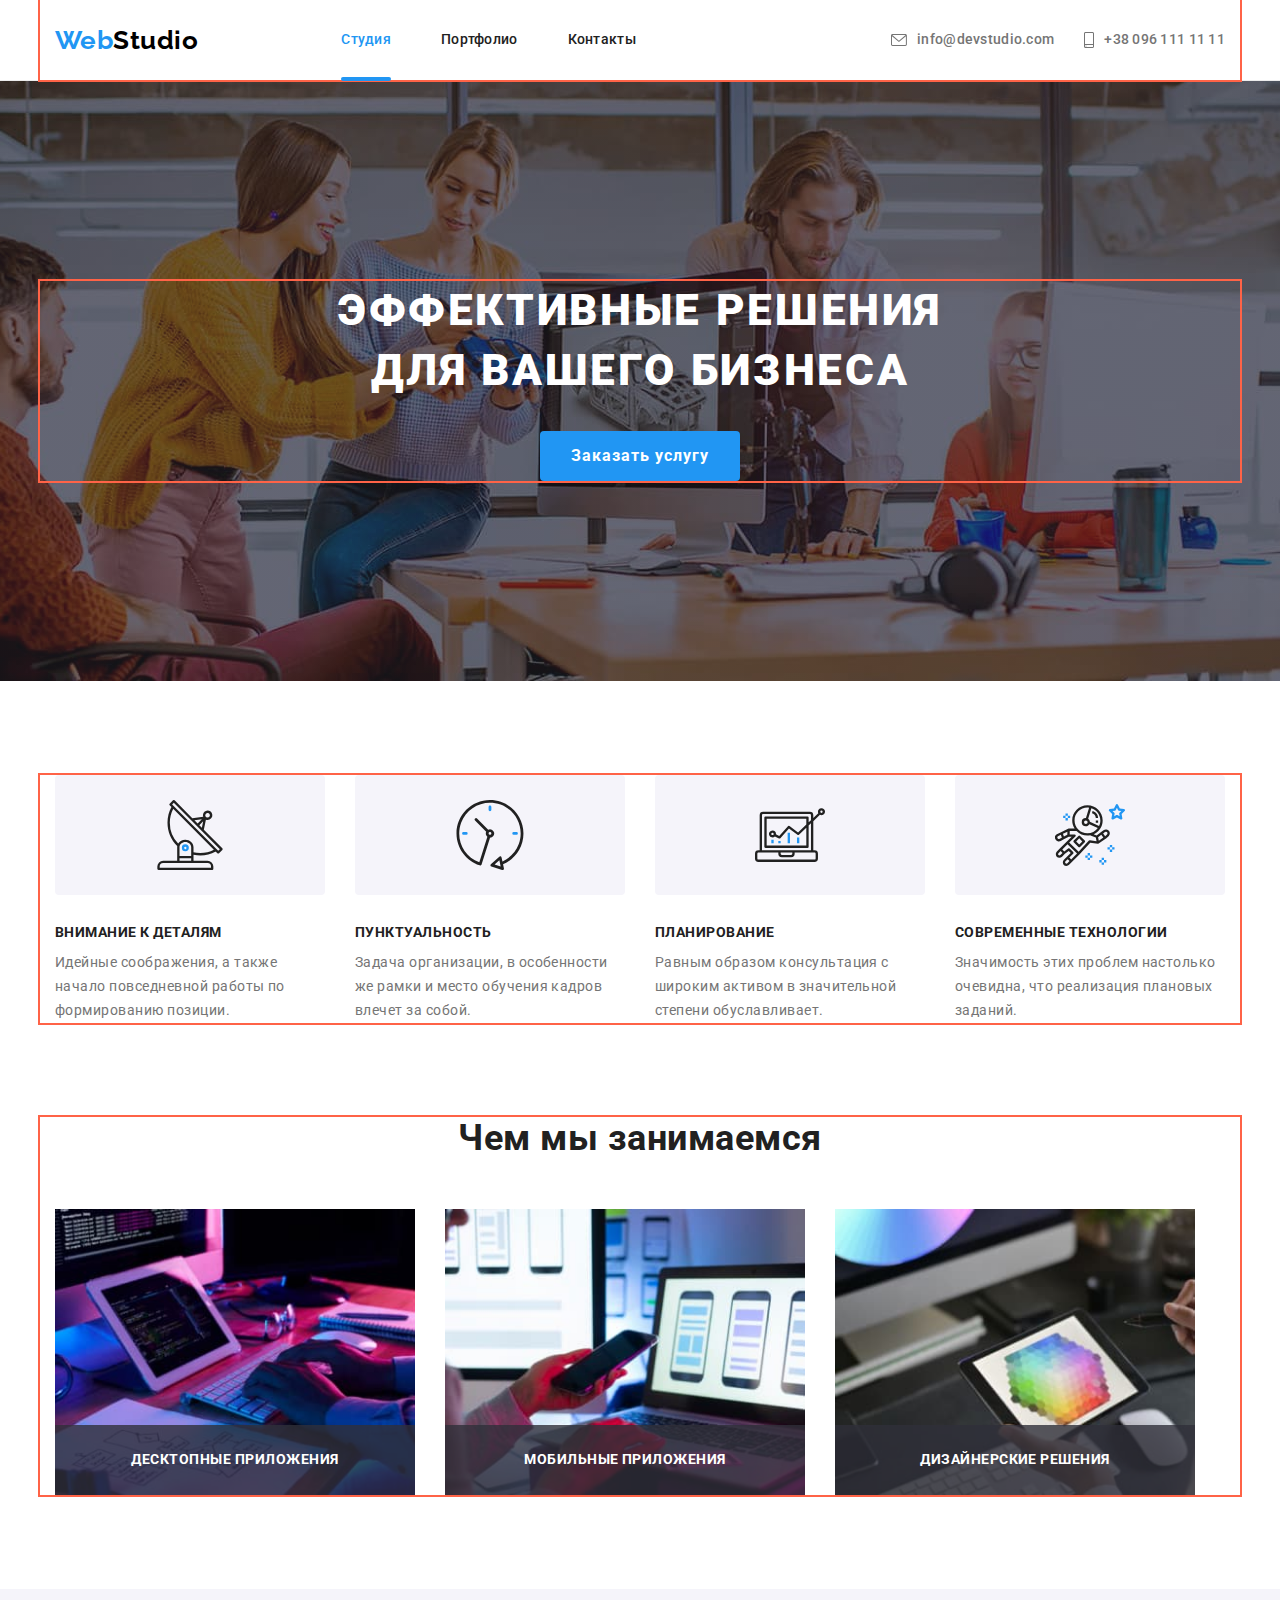
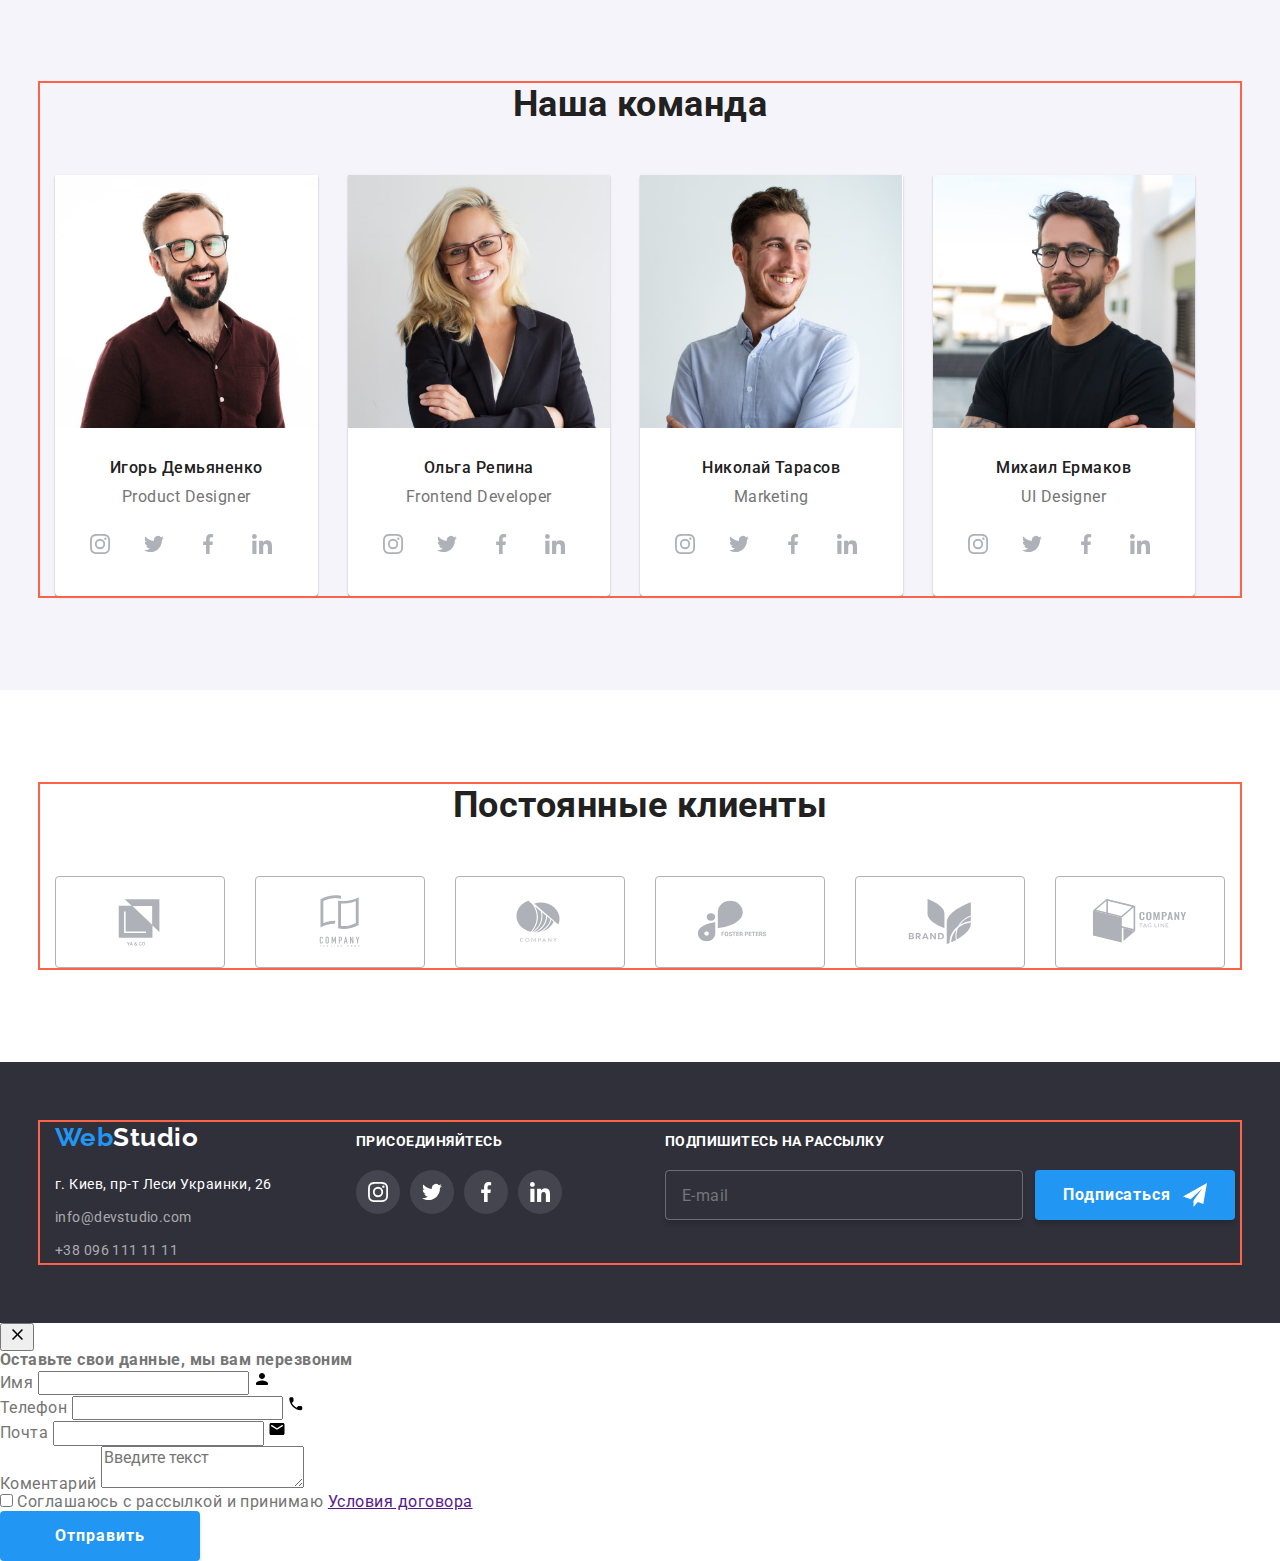
==== commit db47ac92: "ДЗ-7, редакция 1" ====
--- a/index.html
+++ b/index.html
@@ -10,7 +10,7 @@
     <link href="https://fonts.googleapis.com/css2?family=Raleway:wght@700&family=Roboto:wght@400;500;700;900&display=swap"
         rel="stylesheet" />
     <link rel="stylesheet" href="https://cdnjs.cloudflare.com/ajax/libs/modern-normalize/1.1.0/modern-normalize.min.css" />
-    <link rel="stylesheet" href="./css/styles.css" />
+    <link rel="stylesheet" href="./css/main.min.css" />
 </head>
 <body>
 <!-----------Верхняя линия--------->
--- a/css/main.min.css
+++ b/css/main.min.css
@@ -0,0 +1 @@
+.logo{display:-webkit-box;display:-ms-flexbox;display:flex;font-family:Raleway,sans-serif;font-weight:700;font-size:26px;line-height:1.19;text-decoration:none;color:#2196f3}.logo--margin{margin-right:93px}.logo--theme-dark{color:#000}.logo--theme-light{color:#fff}.page-header{border-bottom:1px solid #ececec}.page-header__container{display:-webkit-box;display:-ms-flexbox;display:flex}.main-nav{display:-webkit-box;display:-ms-flexbox;display:flex;-webkit-box-align:center;-ms-flex-align:center;align-items:center}.main-nav__list{display:-webkit-box;display:-ms-flexbox;display:flex;margin-left:-50px}.main-nav__item{position:relative;margin-left:50px}.main-nav__link{display:block;padding-top:32px;padding-bottom:32px;font-weight:500;font-size:14px;line-height:1.14;letter-spacing:.02em;text-decoration:none;color:#212121;-webkit-transition:color 250ms cubic-bezier(0.4, 0, 0.2, 1),opacity 250ms cubic-bezier(0.4, 0, 0.2, 1);transition:color 250ms cubic-bezier(0.4, 0, 0.2, 1),opacity 250ms cubic-bezier(0.4, 0, 0.2, 1)}.main-nav__link:hover,.main-nav__link:focus{color:#2196f3}.main-nav__link--current{color:#2196f3}.main-nav__link::after{content:"";position:absolute;bottom:-1px;display:block;width:100%;height:4px;background-color:rgba(0,0,0,0);border-radius:2px;opacity:0;-webkit-transition:background-color 250ms cubic-bezier(0.4, 0, 0.2, 1),opacity 250ms cubic-bezier(0.4, 0, 0.2, 1);transition:background-color 250ms cubic-bezier(0.4, 0, 0.2, 1),opacity 250ms cubic-bezier(0.4, 0, 0.2, 1)}.main-nav__link:hover::after{opacity:1;background-color:#2196f3}.main-nav__link:focus::after{opacity:1;background-color:#2196f3}.main-nav__link--current::after{opacity:1;background-color:#2196f3}.connect{display:-webkit-box;display:-ms-flexbox;display:flex;margin-left:auto}.connect__icon{fill:currentColor;margin-right:10px;-webkit-transition:fill 250ms cubic-bezier(0.4, 0, 0.2, 1),opacity 250ms cubic-bezier(0.4, 0, 0.2, 1);transition:fill 250ms cubic-bezier(0.4, 0, 0.2, 1),opacity 250ms cubic-bezier(0.4, 0, 0.2, 1)}.connect__link{display:-webkit-box;display:-ms-flexbox;display:flex;-webkit-box-pack:center;-ms-flex-pack:center;justify-content:center;-webkit-box-align:center;-ms-flex-align:center;align-items:center;padding-top:32px;padding-bottom:32px;color:var(--primery-text-color);font-weight:500;font-size:14px;line-height:1.14;letter-spacing:.02em;text-decoration:none;-webkit-transition:color 250ms cubic-bezier(0.4, 0, 0.2, 1),opacity 250ms cubic-bezier(0.4, 0, 0.2, 1);transition:color 250ms cubic-bezier(0.4, 0, 0.2, 1),opacity 250ms cubic-bezier(0.4, 0, 0.2, 1)}.connect__link:hover,.connect__link:focus{color:#2196f3}.connect__link+.connect__link{margin-left:30px}.hero{display:-webkit-box;display:-ms-flexbox;display:flex;text-align:center;-webkit-box-align:center;-ms-flex-align:center;align-items:center;background:#2f303a;background-color:#c4c4c4;max-width:1600px;height:600px;background-size:cover;background-position:center;background-repeat:no-repeat;background-image:-webkit-gradient(linear, left top, right top, from(rgba(47, 48, 58, 0.4)), to(rgba(47, 48, 58, 0.4))),url(../images/cap-img.jpg);background-image:linear-gradient(to right, rgba(47, 48, 58, 0.4), rgba(47, 48, 58, 0.4)),url(../images/cap-img.jpg)}.hero__tiitle{color:#fff;font-weight:900;font-size:44px;line-height:1.36;text-align:center;letter-spacing:.06em;text-transform:uppercase;margin-top:0;margin-bottom:30px;max-width:696px;margin-left:auto;margin-right:auto}.hero__buttton{margin-left:auto;margin-right:auto}.button{display:-webkit-box;display:-ms-flexbox;display:flex;width:200px;height:50px;-webkit-box-align:center;-ms-flex-align:center;align-items:center;-webkit-box-pack:center;-ms-flex-pack:center;justify-content:center;color:#fff;background-color:#2196f3;font-family:inherit;font-weight:700;font-size:16px;line-height:1.88;letter-spacing:.06em;cursor:pointer;border-radius:4px;border:0px;-webkit-box-shadow:0px 4px 4px rgba(0,0,0,.15);box-shadow:0px 4px 4px rgba(0,0,0,.15);-webkit-transition:background-color 250ms cubic-bezier(0.4, 0, 0.2, 1),opacity 250ms cubic-bezier(0.4, 0, 0.2, 1);transition:background-color 250ms cubic-bezier(0.4, 0, 0.2, 1),opacity 250ms cubic-bezier(0.4, 0, 0.2, 1)}.button:hover,.button:focus{background-color:#188ce8}.features__list{display:-webkit-box;display:-ms-flexbox;display:flex;margin-right:-30px}.features__title{color:#212121;font-weight:700;font-size:14px;line-height:1.14;text-transform:uppercase;margin-bottom:10px}.features__item{width:calc((100% - 30px)/4);margin-right:30px}.features__text{font-size:14px;line-height:1.71}.features__icon{display:-webkit-box;display:-ms-flexbox;display:flex;width:270px;height:120px;-webkit-box-pack:center;-ms-flex-pack:center;justify-content:center;-webkit-box-align:center;-ms-flex-align:center;align-items:center;background-color:#f5f4fa;border-radius:4px;margin-bottom:30px}.visually-hidden{position:absolute;width:1px;height:1px;margin:-1px;border:0;padding:0;white-space:nowrap;-webkit-clip-path:inset(100%);clip-path:inset(100%);clip:rect(0 0 0 0);overflow:hidden}.section.activities{padding-top:0px}.activities__list{display:-webkit-box;display:-ms-flexbox;display:flex;margin-right:-30px}.activities__item{position:relative;width:calc((100% - 60px)/3);margin-right:30px}.activities__label{position:absolute;bottom:0;width:100%;height:70px;display:-webkit-box;display:-ms-flexbox;display:flex;-webkit-box-align:center;-ms-flex-align:center;align-items:center;-webkit-box-pack:center;-ms-flex-pack:center;justify-content:center;background-color:rgba(47,48,58,.8);font-weight:700;font-size:14px;line-height:1.14;text-transform:uppercase;color:#fff}.section-title{color:#212121;font-weight:700;font-size:36px;line-height:1.17;text-align:center;margin-bottom:50px}.team{background-color:#f5f4fa}.section-title{color:#212121;font-weight:700;font-size:36px;line-height:1.17;text-align:center;margin-bottom:50px}.team__list{display:-webkit-box;display:-ms-flexbox;display:flex;margin-right:-30px}.team__item{width:calc((100% - 90px)/4);margin-right:30px;background-color:#fff}.team__memo{color:#212121;font-weight:500;font-size:16px;line-height:1.19;text-align:center;margin-bottom:10px}.team__meta{padding-top:30px;padding-bottom:30px}.team__text{font-size:16px;line-height:1.19;text-align:center;margin-bottom:16px}.team__item{-webkit-box-shadow:0px 1px 3px rgba(0,0,0,.12),0px 1px 1px rgba(0,0,0,.14),0px 2px 1px rgba(0,0,0,.2);box-shadow:0px 1px 3px rgba(0,0,0,.12),0px 1px 1px rgba(0,0,0,.14),0px 2px 1px rgba(0,0,0,.2);border-radius:0px 0px 4px 4px}.socials{display:-webkit-box;display:-ms-flexbox;display:flex;-webkit-box-pack:center;-ms-flex-pack:center;justify-content:center;margin-right:-10px}.socials__item{margin-right:10px}.socials__link{display:-webkit-box;display:-ms-flexbox;display:flex;height:44px;width:44px;-webkit-box-pack:center;-ms-flex-pack:center;justify-content:center;-webkit-box-align:center;-ms-flex-align:center;align-items:center;border-radius:50%;cursor:pointer;-webkit-transition:background-color 250ms cubic-bezier(0.4, 0, 0.2, 1),fill 250ms cubic-bezier(0.4, 0, 0.2, 1);transition:background-color 250ms cubic-bezier(0.4, 0, 0.2, 1),fill 250ms cubic-bezier(0.4, 0, 0.2, 1)}.socials__link--theme-light{fill:#afb1b8;background-color:#fff}.socials__link--theme-light:hover,.socials__link--theme-light:focus{fill:#fff;background-color:#2196f3}.socials__link--theme-dark{background-color:rgba(255,255,255,.1);fill:#fff}.socials__link--theme-dark:hover,.socials__link--theme-dark:focus{background-color:#2196f3}.clients__list{display:-webkit-box;display:-ms-flexbox;display:flex;padding:0;margin:0;cursor:pointer;margin-right:-30px}.clients__item{margin-right:30px}.clients__link{display:-webkit-box;display:-ms-flexbox;display:flex;-webkit-box-pack:center;-ms-flex-pack:center;justify-content:center;-webkit-box-align:center;-ms-flex-align:center;align-items:center;width:170px;height:92px;border:1px solid #afb1b8;border-radius:4px;cursor:pointer;fill:#afb1b8;-webkit-transition:fill 250ms cubic-bezier(0.4, 0, 0.2, 1),border 250ms cubic-bezier(0.4, 0, 0.2, 1);transition:fill 250ms cubic-bezier(0.4, 0, 0.2, 1),border 250ms cubic-bezier(0.4, 0, 0.2, 1)}.clients__icon{width:106px;height:60px}.clients__link:focus,.clients__link:hover{fill:#2196f3;border:1px solid #2196f3}.footer{background-color:#2f303a;padding-top:60px;padding-bottom:60px}.footer .container{display:-webkit-box;display:-ms-flexbox;display:flex;-webkit-box-pack:start;-ms-flex-pack:start;justify-content:flex-start;-webkit-box-align:baseline;-ms-flex-align:baseline;align-items:baseline}.address{display:inline-block;width:231px}.address__text{color:#fff;font-size:14px;font-style:normal;line-height:1.71;margin-top:20px;margin-bottom:9px}.contact__link{display:inline-block;color:rgba(255,255,255,.6);font-style:normal;font-weight:400;font-size:14px;line-height:1.71;letter-spacing:.03em;text-decoration:none;-webkit-transition:color 250ms cubic-bezier(0.4, 0, 0.2, 1);transition:color 250ms cubic-bezier(0.4, 0, 0.2, 1)}.contact__link--margin{margin-bottom:9px}.contact__link:hover,.contact__link:focus{color:#2196f3}.socials-footer{margin-left:70px}.socials-footer__title{font-weight:700;font-size:14px;line-height:1.14;text-transform:uppercase;color:#fff;margin:0 0 20px 0}.socials-footer{margin-left:70px}.sign-up{margin-left:93px}.sign-up__title{font-weight:700;font-size:14px;line-height:1.14;text-transform:uppercase;color:#fff}.sign-up__form{display:-webkit-box;display:-ms-flexbox;display:flex;margin-top:20px}.sign-up__input{width:358px;height:50px;padding:15px 16px;border:1px solid rgba(255,255,255,.3);-webkit-box-shadow:0px 4px 4px rgba(0,0,0,.15);box-shadow:0px 4px 4px rgba(0,0,0,.15);border-radius:4px;background-color:rgba(0,0,0,0);font-size:16px;line-height:1.25;color:rgba(255,255,255,.6);letter-spacing:.03em;cursor:pointer;margin-right:12px;-webkit-transition:border-color 250ms cubic-bezier(0.4, 0, 0.2, 1);transition:border-color 250ms cubic-bezier(0.4, 0, 0.2, 1)}.sign-up__input:hover,.sign-up__input:focus{border-color:#2196f3}.sign-up__icon{margin-left:12px}body{background-color:#fff;color:#757575;font-family:Roboto,sans-serif;letter-spacing:.03em}.container{width:1200px;padding-left:15px;padding-right:15px;margin:0 auto;outline:2px solid tomato}.section{padding-top:94px;padding-bottom:94px}.list{list-style:none;padding:0;margin:0}h1,h2,h3,p{margin-top:0;margin-bottom:0}img{display:block;max-width:100%;height:auto}/*# sourceMappingURL=main.min.css.map */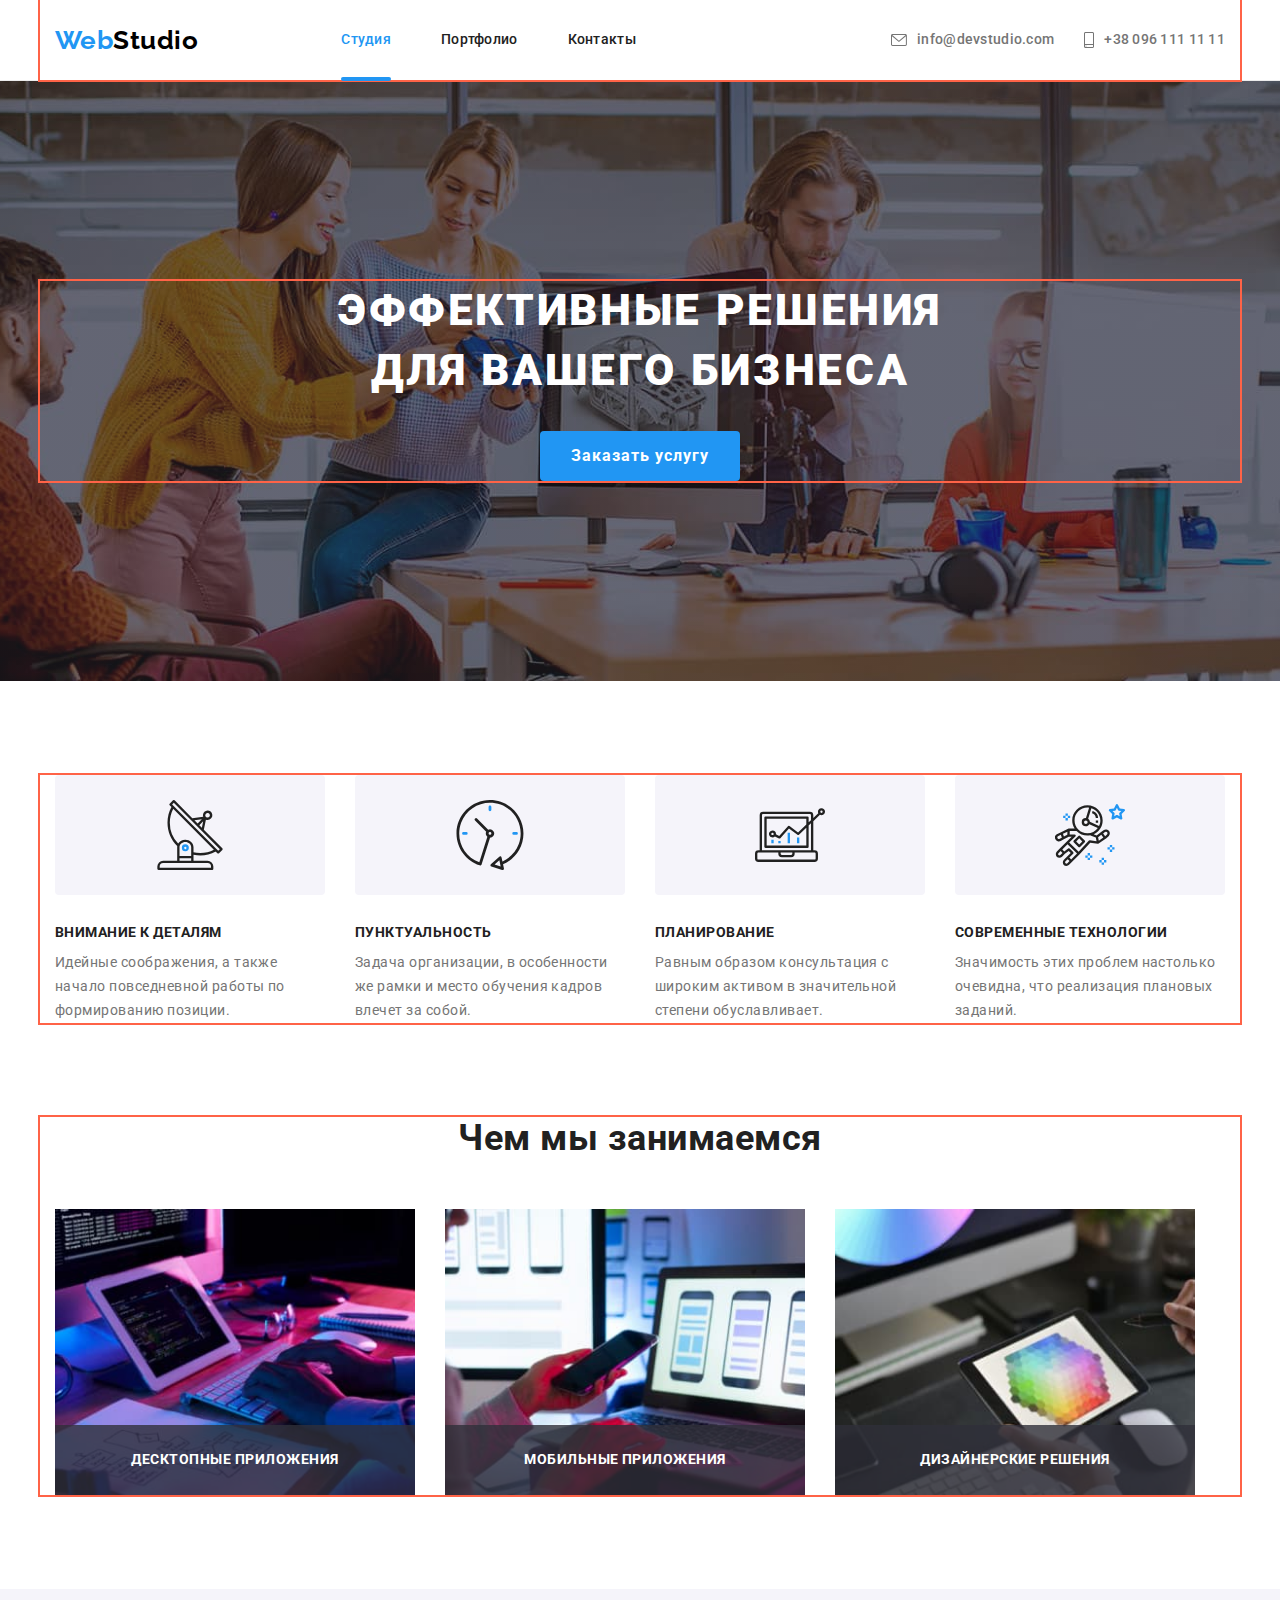
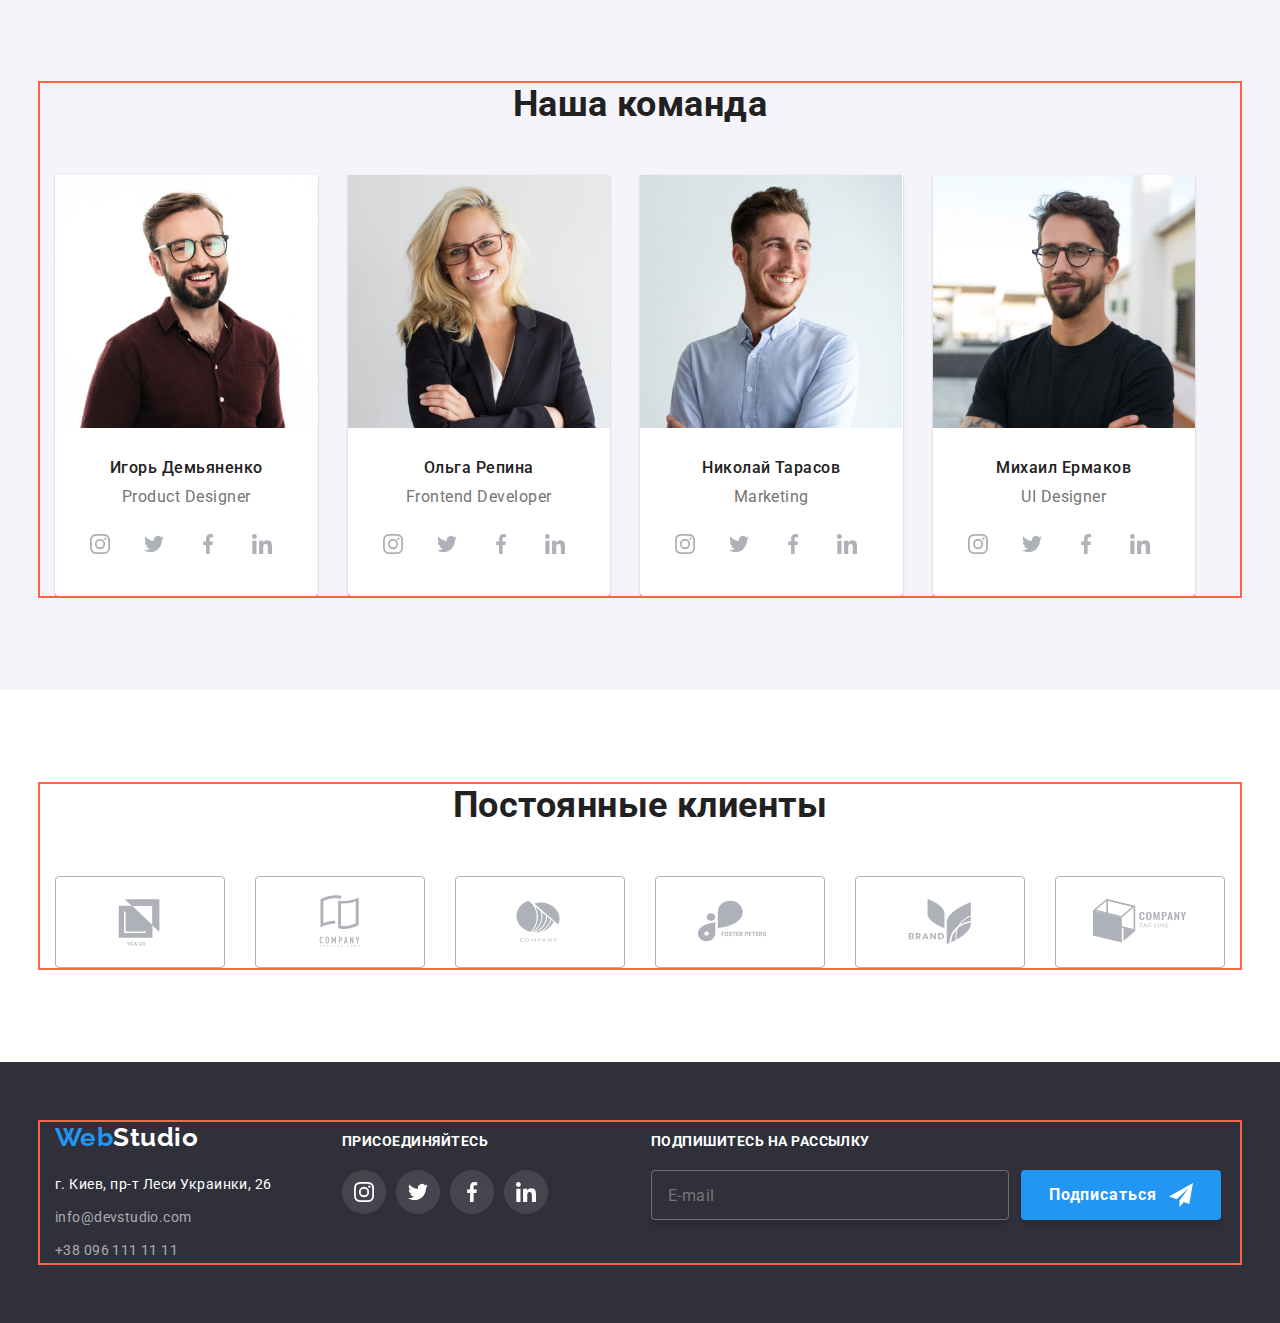
==== commit 48f6c373: "ДЗ-7, редакция 2" ====
--- a/index.html
+++ b/index.html
@@ -150,7 +150,7 @@
                 </h2>
                 <ul class="team__list list">
                     <li class="team__item">
-                        <img src="./images/our_team/ihor.jpg" alt="Игорь Демьяненко" />
+                        <img class="team__img" src="./images/our_team/ihor.jpg" alt="Игорь Демьяненко" />
                         <div class="team__meta">
                             <h3 class="team__memo">Игорь Демьяненко</h3>
                             <p class="team__text">Product Designer</p>
@@ -187,7 +187,7 @@
                         </div>
                     </li>
                     <li class="team__item">
-                        <img src="./images/our_team/olha.jpg" alt="Ольго Репина" />
+                        <img class="team__img" src="./images/our_team/olha.jpg" alt="Ольго Репина" />
                         <div class="team__meta">
                             <h3 class="team__memo">Ольга Репина</h3>
                             <p class="team__text">Frontend Developer</p>
@@ -224,7 +224,7 @@
                         </div>
                     </li>
                     <li class="team__item">
-                        <img src="./images/our_team/nikolay.jpg" alt="Николай Тарасов" />
+                        <img class="team__img" src="./images/our_team/nikolay.jpg" alt="Николай Тарасов" />
                         <div class="team__meta">
                             <h3 class="team__memo">Николай Тарасов</h3>
                             <p class="team__text">Marketing</p>
@@ -261,7 +261,7 @@
                         </div>
                     </li>
                     <li class="team__item">
-                        <img src="./images/our_team/mihail.jpg" alt="Михаил Ермаков" />
+                        <img class="team__img" src="./images/our_team/mihail.jpg" alt="Михаил Ермаков" />
                         <div class="team__meta">
                             <h3 class="team__memo">Михаил Ермаков</h3>
                             <p class="team__text">UI Designer</p>
--- a/css/main.min.css
+++ b/css/main.min.css
@@ -1 +1 @@
-.logo{display:-webkit-box;display:-ms-flexbox;display:flex;font-family:Raleway,sans-serif;font-weight:700;font-size:26px;line-height:1.19;text-decoration:none;color:#2196f3}.logo--margin{margin-right:93px}.logo--theme-dark{color:#000}.logo--theme-light{color:#fff}.page-header{border-bottom:1px solid #ececec}.page-header__container{display:-webkit-box;display:-ms-flexbox;display:flex}.main-nav{display:-webkit-box;display:-ms-flexbox;display:flex;-webkit-box-align:center;-ms-flex-align:center;align-items:center}.main-nav__list{display:-webkit-box;display:-ms-flexbox;display:flex;margin-left:-50px}.main-nav__item{position:relative;margin-left:50px}.main-nav__link{display:block;padding-top:32px;padding-bottom:32px;font-weight:500;font-size:14px;line-height:1.14;letter-spacing:.02em;text-decoration:none;color:#212121;-webkit-transition:color 250ms cubic-bezier(0.4, 0, 0.2, 1),opacity 250ms cubic-bezier(0.4, 0, 0.2, 1);transition:color 250ms cubic-bezier(0.4, 0, 0.2, 1),opacity 250ms cubic-bezier(0.4, 0, 0.2, 1)}.main-nav__link:hover,.main-nav__link:focus{color:#2196f3}.main-nav__link--current{color:#2196f3}.main-nav__link::after{content:"";position:absolute;bottom:-1px;display:block;width:100%;height:4px;background-color:rgba(0,0,0,0);border-radius:2px;opacity:0;-webkit-transition:background-color 250ms cubic-bezier(0.4, 0, 0.2, 1),opacity 250ms cubic-bezier(0.4, 0, 0.2, 1);transition:background-color 250ms cubic-bezier(0.4, 0, 0.2, 1),opacity 250ms cubic-bezier(0.4, 0, 0.2, 1)}.main-nav__link:hover::after{opacity:1;background-color:#2196f3}.main-nav__link:focus::after{opacity:1;background-color:#2196f3}.main-nav__link--current::after{opacity:1;background-color:#2196f3}.connect{display:-webkit-box;display:-ms-flexbox;display:flex;margin-left:auto}.connect__icon{fill:currentColor;margin-right:10px;-webkit-transition:fill 250ms cubic-bezier(0.4, 0, 0.2, 1),opacity 250ms cubic-bezier(0.4, 0, 0.2, 1);transition:fill 250ms cubic-bezier(0.4, 0, 0.2, 1),opacity 250ms cubic-bezier(0.4, 0, 0.2, 1)}.connect__link{display:-webkit-box;display:-ms-flexbox;display:flex;-webkit-box-pack:center;-ms-flex-pack:center;justify-content:center;-webkit-box-align:center;-ms-flex-align:center;align-items:center;padding-top:32px;padding-bottom:32px;color:var(--primery-text-color);font-weight:500;font-size:14px;line-height:1.14;letter-spacing:.02em;text-decoration:none;-webkit-transition:color 250ms cubic-bezier(0.4, 0, 0.2, 1),opacity 250ms cubic-bezier(0.4, 0, 0.2, 1);transition:color 250ms cubic-bezier(0.4, 0, 0.2, 1),opacity 250ms cubic-bezier(0.4, 0, 0.2, 1)}.connect__link:hover,.connect__link:focus{color:#2196f3}.connect__link+.connect__link{margin-left:30px}.hero{display:-webkit-box;display:-ms-flexbox;display:flex;text-align:center;-webkit-box-align:center;-ms-flex-align:center;align-items:center;background:#2f303a;background-color:#c4c4c4;max-width:1600px;height:600px;background-size:cover;background-position:center;background-repeat:no-repeat;background-image:-webkit-gradient(linear, left top, right top, from(rgba(47, 48, 58, 0.4)), to(rgba(47, 48, 58, 0.4))),url(../images/cap-img.jpg);background-image:linear-gradient(to right, rgba(47, 48, 58, 0.4), rgba(47, 48, 58, 0.4)),url(../images/cap-img.jpg)}.hero__tiitle{color:#fff;font-weight:900;font-size:44px;line-height:1.36;text-align:center;letter-spacing:.06em;text-transform:uppercase;margin-top:0;margin-bottom:30px;max-width:696px;margin-left:auto;margin-right:auto}.hero__buttton{margin-left:auto;margin-right:auto}.button{display:-webkit-box;display:-ms-flexbox;display:flex;width:200px;height:50px;-webkit-box-align:center;-ms-flex-align:center;align-items:center;-webkit-box-pack:center;-ms-flex-pack:center;justify-content:center;color:#fff;background-color:#2196f3;font-family:inherit;font-weight:700;font-size:16px;line-height:1.88;letter-spacing:.06em;cursor:pointer;border-radius:4px;border:0px;-webkit-box-shadow:0px 4px 4px rgba(0,0,0,.15);box-shadow:0px 4px 4px rgba(0,0,0,.15);-webkit-transition:background-color 250ms cubic-bezier(0.4, 0, 0.2, 1),opacity 250ms cubic-bezier(0.4, 0, 0.2, 1);transition:background-color 250ms cubic-bezier(0.4, 0, 0.2, 1),opacity 250ms cubic-bezier(0.4, 0, 0.2, 1)}.button:hover,.button:focus{background-color:#188ce8}.features__list{display:-webkit-box;display:-ms-flexbox;display:flex;margin-right:-30px}.features__title{color:#212121;font-weight:700;font-size:14px;line-height:1.14;text-transform:uppercase;margin-bottom:10px}.features__item{width:calc((100% - 30px)/4);margin-right:30px}.features__text{font-size:14px;line-height:1.71}.features__icon{display:-webkit-box;display:-ms-flexbox;display:flex;width:270px;height:120px;-webkit-box-pack:center;-ms-flex-pack:center;justify-content:center;-webkit-box-align:center;-ms-flex-align:center;align-items:center;background-color:#f5f4fa;border-radius:4px;margin-bottom:30px}.visually-hidden{position:absolute;width:1px;height:1px;margin:-1px;border:0;padding:0;white-space:nowrap;-webkit-clip-path:inset(100%);clip-path:inset(100%);clip:rect(0 0 0 0);overflow:hidden}.section.activities{padding-top:0px}.activities__list{display:-webkit-box;display:-ms-flexbox;display:flex;margin-right:-30px}.activities__item{position:relative;width:calc((100% - 60px)/3);margin-right:30px}.activities__label{position:absolute;bottom:0;width:100%;height:70px;display:-webkit-box;display:-ms-flexbox;display:flex;-webkit-box-align:center;-ms-flex-align:center;align-items:center;-webkit-box-pack:center;-ms-flex-pack:center;justify-content:center;background-color:rgba(47,48,58,.8);font-weight:700;font-size:14px;line-height:1.14;text-transform:uppercase;color:#fff}.section-title{color:#212121;font-weight:700;font-size:36px;line-height:1.17;text-align:center;margin-bottom:50px}.team{background-color:#f5f4fa}.section-title{color:#212121;font-weight:700;font-size:36px;line-height:1.17;text-align:center;margin-bottom:50px}.team__list{display:-webkit-box;display:-ms-flexbox;display:flex;margin-right:-30px}.team__item{width:calc((100% - 90px)/4);margin-right:30px;background-color:#fff}.team__memo{color:#212121;font-weight:500;font-size:16px;line-height:1.19;text-align:center;margin-bottom:10px}.team__meta{padding-top:30px;padding-bottom:30px}.team__text{font-size:16px;line-height:1.19;text-align:center;margin-bottom:16px}.team__item{-webkit-box-shadow:0px 1px 3px rgba(0,0,0,.12),0px 1px 1px rgba(0,0,0,.14),0px 2px 1px rgba(0,0,0,.2);box-shadow:0px 1px 3px rgba(0,0,0,.12),0px 1px 1px rgba(0,0,0,.14),0px 2px 1px rgba(0,0,0,.2);border-radius:0px 0px 4px 4px}.socials{display:-webkit-box;display:-ms-flexbox;display:flex;-webkit-box-pack:center;-ms-flex-pack:center;justify-content:center;margin-right:-10px}.socials__item{margin-right:10px}.socials__link{display:-webkit-box;display:-ms-flexbox;display:flex;height:44px;width:44px;-webkit-box-pack:center;-ms-flex-pack:center;justify-content:center;-webkit-box-align:center;-ms-flex-align:center;align-items:center;border-radius:50%;cursor:pointer;-webkit-transition:background-color 250ms cubic-bezier(0.4, 0, 0.2, 1),fill 250ms cubic-bezier(0.4, 0, 0.2, 1);transition:background-color 250ms cubic-bezier(0.4, 0, 0.2, 1),fill 250ms cubic-bezier(0.4, 0, 0.2, 1)}.socials__link--theme-light{fill:#afb1b8;background-color:#fff}.socials__link--theme-light:hover,.socials__link--theme-light:focus{fill:#fff;background-color:#2196f3}.socials__link--theme-dark{background-color:rgba(255,255,255,.1);fill:#fff}.socials__link--theme-dark:hover,.socials__link--theme-dark:focus{background-color:#2196f3}.clients__list{display:-webkit-box;display:-ms-flexbox;display:flex;padding:0;margin:0;cursor:pointer;margin-right:-30px}.clients__item{margin-right:30px}.clients__link{display:-webkit-box;display:-ms-flexbox;display:flex;-webkit-box-pack:center;-ms-flex-pack:center;justify-content:center;-webkit-box-align:center;-ms-flex-align:center;align-items:center;width:170px;height:92px;border:1px solid #afb1b8;border-radius:4px;cursor:pointer;fill:#afb1b8;-webkit-transition:fill 250ms cubic-bezier(0.4, 0, 0.2, 1),border 250ms cubic-bezier(0.4, 0, 0.2, 1);transition:fill 250ms cubic-bezier(0.4, 0, 0.2, 1),border 250ms cubic-bezier(0.4, 0, 0.2, 1)}.clients__icon{width:106px;height:60px}.clients__link:focus,.clients__link:hover{fill:#2196f3;border:1px solid #2196f3}.footer{background-color:#2f303a;padding-top:60px;padding-bottom:60px}.footer .container{display:-webkit-box;display:-ms-flexbox;display:flex;-webkit-box-pack:start;-ms-flex-pack:start;justify-content:flex-start;-webkit-box-align:baseline;-ms-flex-align:baseline;align-items:baseline}.address{display:inline-block;width:231px}.address__text{color:#fff;font-size:14px;font-style:normal;line-height:1.71;margin-top:20px;margin-bottom:9px}.contact__link{display:inline-block;color:rgba(255,255,255,.6);font-style:normal;font-weight:400;font-size:14px;line-height:1.71;letter-spacing:.03em;text-decoration:none;-webkit-transition:color 250ms cubic-bezier(0.4, 0, 0.2, 1);transition:color 250ms cubic-bezier(0.4, 0, 0.2, 1)}.contact__link--margin{margin-bottom:9px}.contact__link:hover,.contact__link:focus{color:#2196f3}.socials-footer{margin-left:70px}.socials-footer__title{font-weight:700;font-size:14px;line-height:1.14;text-transform:uppercase;color:#fff;margin:0 0 20px 0}.socials-footer{margin-left:70px}.sign-up{margin-left:93px}.sign-up__title{font-weight:700;font-size:14px;line-height:1.14;text-transform:uppercase;color:#fff}.sign-up__form{display:-webkit-box;display:-ms-flexbox;display:flex;margin-top:20px}.sign-up__input{width:358px;height:50px;padding:15px 16px;border:1px solid rgba(255,255,255,.3);-webkit-box-shadow:0px 4px 4px rgba(0,0,0,.15);box-shadow:0px 4px 4px rgba(0,0,0,.15);border-radius:4px;background-color:rgba(0,0,0,0);font-size:16px;line-height:1.25;color:rgba(255,255,255,.6);letter-spacing:.03em;cursor:pointer;margin-right:12px;-webkit-transition:border-color 250ms cubic-bezier(0.4, 0, 0.2, 1);transition:border-color 250ms cubic-bezier(0.4, 0, 0.2, 1)}.sign-up__input:hover,.sign-up__input:focus{border-color:#2196f3}.sign-up__icon{margin-left:12px}body{background-color:#fff;color:#757575;font-family:Roboto,sans-serif;letter-spacing:.03em}.container{width:1200px;padding-left:15px;padding-right:15px;margin:0 auto;outline:2px solid tomato}.section{padding-top:94px;padding-bottom:94px}.list{list-style:none;padding:0;margin:0}h1,h2,h3,p{margin-top:0;margin-bottom:0}img{display:block;max-width:100%;height:auto}/*# sourceMappingURL=main.min.css.map */+.logo{display:-webkit-box;display:-ms-flexbox;display:flex;font-family:Raleway,sans-serif;font-weight:700;font-size:26px;line-height:1.19;text-decoration:none;color:#2196f3}.logo--margin{margin-right:93px}.logo--theme-dark{color:#000}.logo--theme-light{color:#fff}.page-header{border-bottom:1px solid #ececec}.page-header__container{display:-webkit-box;display:-ms-flexbox;display:flex}.main-nav{display:-webkit-box;display:-ms-flexbox;display:flex;-webkit-box-align:center;-ms-flex-align:center;align-items:center}.main-nav__list{display:-webkit-box;display:-ms-flexbox;display:flex;margin-left:-50px}.main-nav__item{position:relative;margin-left:50px}.main-nav__link{display:block;padding-top:32px;padding-bottom:32px;font-weight:500;font-size:14px;line-height:1.14;letter-spacing:.02em;text-decoration:none;color:#212121;-webkit-transition:color 250ms cubic-bezier(0.4, 0, 0.2, 1),opacity 250ms cubic-bezier(0.4, 0, 0.2, 1);transition:color 250ms cubic-bezier(0.4, 0, 0.2, 1),opacity 250ms cubic-bezier(0.4, 0, 0.2, 1)}.main-nav__link:hover,.main-nav__link:focus{color:#2196f3}.main-nav__link--current{color:#2196f3}.main-nav__link::after{content:"";position:absolute;bottom:-1px;display:block;width:100%;height:4px;background-color:rgba(0,0,0,0);border-radius:2px;opacity:0;-webkit-transition:background-color 250ms cubic-bezier(0.4, 0, 0.2, 1),opacity 250ms cubic-bezier(0.4, 0, 0.2, 1);transition:background-color 250ms cubic-bezier(0.4, 0, 0.2, 1),opacity 250ms cubic-bezier(0.4, 0, 0.2, 1)}.main-nav__link:hover::after{opacity:1;background-color:#2196f3}.main-nav__link:focus::after{opacity:1;background-color:#2196f3}.main-nav__link--current::after{opacity:1;background-color:#2196f3}.connect{display:-webkit-box;display:-ms-flexbox;display:flex;margin-left:auto}.connect__icon{fill:currentColor;margin-right:10px;-webkit-transition:fill 250ms cubic-bezier(0.4, 0, 0.2, 1),opacity 250ms cubic-bezier(0.4, 0, 0.2, 1);transition:fill 250ms cubic-bezier(0.4, 0, 0.2, 1),opacity 250ms cubic-bezier(0.4, 0, 0.2, 1)}.connect__link{display:-webkit-box;display:-ms-flexbox;display:flex;-webkit-box-pack:center;-ms-flex-pack:center;justify-content:center;-webkit-box-align:center;-ms-flex-align:center;align-items:center;padding-top:32px;padding-bottom:32px;color:var(--primery-text-color);font-weight:500;font-size:14px;line-height:1.14;letter-spacing:.02em;text-decoration:none;-webkit-transition:color 250ms cubic-bezier(0.4, 0, 0.2, 1),opacity 250ms cubic-bezier(0.4, 0, 0.2, 1);transition:color 250ms cubic-bezier(0.4, 0, 0.2, 1),opacity 250ms cubic-bezier(0.4, 0, 0.2, 1)}.connect__link:hover,.connect__link:focus{color:#2196f3}.connect__link+.connect__link{margin-left:30px}.hero{display:-webkit-box;display:-ms-flexbox;display:flex;text-align:center;-webkit-box-align:center;-ms-flex-align:center;align-items:center;background:#2f303a;background-color:#c4c4c4;max-width:1600px;height:600px;background-size:cover;background-position:center;background-repeat:no-repeat;background-image:-webkit-gradient(linear, left top, right top, from(rgba(47, 48, 58, 0.4)), to(rgba(47, 48, 58, 0.4))),url(../images/cap-img.jpg);background-image:linear-gradient(to right, rgba(47, 48, 58, 0.4), rgba(47, 48, 58, 0.4)),url(../images/cap-img.jpg)}.hero__tiitle{color:#fff;font-weight:900;font-size:44px;line-height:1.36;text-align:center;letter-spacing:.06em;text-transform:uppercase;margin-top:0;margin-bottom:30px;max-width:696px;margin-left:auto;margin-right:auto}.hero__buttton{margin-left:auto;margin-right:auto}.button{display:-webkit-box;display:-ms-flexbox;display:flex;width:200px;height:50px;-webkit-box-align:center;-ms-flex-align:center;align-items:center;-webkit-box-pack:center;-ms-flex-pack:center;justify-content:center;color:#fff;background-color:#2196f3;font-family:inherit;font-weight:700;font-size:16px;line-height:1.88;letter-spacing:.06em;cursor:pointer;border-radius:4px;border:0px;-webkit-box-shadow:0px 4px 4px rgba(0,0,0,.15);box-shadow:0px 4px 4px rgba(0,0,0,.15);-webkit-transition:background-color 250ms cubic-bezier(0.4, 0, 0.2, 1),opacity 250ms cubic-bezier(0.4, 0, 0.2, 1);transition:background-color 250ms cubic-bezier(0.4, 0, 0.2, 1),opacity 250ms cubic-bezier(0.4, 0, 0.2, 1)}.button:hover,.button:focus{background-color:#188ce8}.features__list{display:-webkit-box;display:-ms-flexbox;display:flex;margin-right:-30px}.features__title{color:#212121;font-weight:700;font-size:14px;line-height:1.14;text-transform:uppercase;margin-bottom:10px}.features__item{width:calc((100% - 30px)/4);margin-right:30px}.features__text{font-size:14px;line-height:1.71}.features__icon{display:-webkit-box;display:-ms-flexbox;display:flex;width:270px;height:120px;-webkit-box-pack:center;-ms-flex-pack:center;justify-content:center;-webkit-box-align:center;-ms-flex-align:center;align-items:center;background-color:#f5f4fa;border-radius:4px;margin-bottom:30px}.visually-hidden{position:absolute;width:1px;height:1px;margin:-1px;border:0;padding:0;white-space:nowrap;-webkit-clip-path:inset(100%);clip-path:inset(100%);clip:rect(0 0 0 0);overflow:hidden}.section.activities{padding-top:0px}.activities__list{display:-webkit-box;display:-ms-flexbox;display:flex;margin-right:-30px}.activities__item{position:relative;width:calc((100% - 60px)/3);margin-right:30px}.activities__label{position:absolute;bottom:0;width:100%;height:70px;display:-webkit-box;display:-ms-flexbox;display:flex;-webkit-box-align:center;-ms-flex-align:center;align-items:center;-webkit-box-pack:center;-ms-flex-pack:center;justify-content:center;background-color:rgba(47,48,58,.8);font-weight:700;font-size:14px;line-height:1.14;text-transform:uppercase;color:#fff}.section-title{color:#212121;font-weight:700;font-size:36px;line-height:1.17;text-align:center;margin-bottom:50px}.team{background-color:#f5f4fa}.team__list{display:-webkit-box;display:-ms-flexbox;display:flex;margin-right:-30px}.team__item{width:270px;width:calc((100% - 90px)/4);margin-right:30px;background-color:#fff}.team__img{display:block;max-width:100%;height:auto}.team__memo{color:#212121;font-weight:500;font-size:16px;line-height:1.19;text-align:center;margin-bottom:10px}.team__meta{padding-top:30px;padding-bottom:30px}.team__text{font-size:16px;line-height:1.19;text-align:center;margin-bottom:16px}.team__item{-webkit-box-shadow:0px 1px 3px rgba(0,0,0,.12),0px 1px 1px rgba(0,0,0,.14),0px 2px 1px rgba(0,0,0,.2);box-shadow:0px 1px 3px rgba(0,0,0,.12),0px 1px 1px rgba(0,0,0,.14),0px 2px 1px rgba(0,0,0,.2);border-radius:0px 0px 4px 4px}.socials{display:-webkit-box;display:-ms-flexbox;display:flex;-webkit-box-pack:center;-ms-flex-pack:center;justify-content:center;margin-right:-10px}.socials__item{margin-right:10px}.socials__link{display:-webkit-box;display:-ms-flexbox;display:flex;height:44px;width:44px;-webkit-box-pack:center;-ms-flex-pack:center;justify-content:center;-webkit-box-align:center;-ms-flex-align:center;align-items:center;border-radius:50%;cursor:pointer;-webkit-transition:background-color 250ms cubic-bezier(0.4, 0, 0.2, 1),fill 250ms cubic-bezier(0.4, 0, 0.2, 1);transition:background-color 250ms cubic-bezier(0.4, 0, 0.2, 1),fill 250ms cubic-bezier(0.4, 0, 0.2, 1)}.socials__link--theme-light{fill:#afb1b8;background-color:#fff}.socials__link--theme-light:hover,.socials__link--theme-light:focus{fill:#fff;background-color:#2196f3}.socials__link--theme-dark{background-color:rgba(255,255,255,.1);fill:#fff}.socials__link--theme-dark:hover,.socials__link--theme-dark:focus{background-color:#2196f3}.clients__list{display:-webkit-box;display:-ms-flexbox;display:flex;padding:0;margin:0;cursor:pointer;margin-right:-30px}.clients__item{margin-right:30px}.clients__link{display:-webkit-box;display:-ms-flexbox;display:flex;-webkit-box-pack:center;-ms-flex-pack:center;justify-content:center;-webkit-box-align:center;-ms-flex-align:center;align-items:center;width:170px;height:92px;border:1px solid #afb1b8;border-radius:4px;cursor:pointer;fill:#afb1b8;-webkit-transition:fill 250ms cubic-bezier(0.4, 0, 0.2, 1),border 250ms cubic-bezier(0.4, 0, 0.2, 1);transition:fill 250ms cubic-bezier(0.4, 0, 0.2, 1),border 250ms cubic-bezier(0.4, 0, 0.2, 1)}.clients__icon{width:106px;height:60px}.clients__link:focus,.clients__link:hover{fill:#2196f3;border:1px solid #2196f3}.footer{background-color:#2f303a;padding-top:60px;padding-bottom:60px}.footer .container{display:-webkit-box;display:-ms-flexbox;display:flex;-webkit-box-pack:start;-ms-flex-pack:start;justify-content:flex-start;-webkit-box-align:baseline;-ms-flex-align:baseline;align-items:baseline}.address{display:inline-block}.address__text{color:#fff;font-size:14px;font-style:normal;line-height:1.71;margin-top:20px;margin-bottom:9px}.contact__link{display:inline-block;color:rgba(255,255,255,.6);font-style:normal;font-weight:400;font-size:14px;line-height:1.71;letter-spacing:.03em;text-decoration:none;-webkit-transition:color 250ms cubic-bezier(0.4, 0, 0.2, 1);transition:color 250ms cubic-bezier(0.4, 0, 0.2, 1)}.contact__link--margin{margin-bottom:9px}.contact__link:hover,.contact__link:focus{color:#2196f3}.socials-footer{margin-left:70px}.socials-footer__title{font-weight:700;font-size:14px;line-height:1.14;text-transform:uppercase;color:#fff;margin:0 0 20px 0}.socials-footer{margin-left:70px}.sign-up{margin-left:93px}.sign-up__title{font-weight:700;font-size:14px;line-height:1.14;text-transform:uppercase;color:#fff}.sign-up__form{display:-webkit-box;display:-ms-flexbox;display:flex;margin-top:20px}.sign-up__input{width:358px;height:50px;padding:15px 16px;border:1px solid rgba(255,255,255,.3);-webkit-box-shadow:0px 4px 4px rgba(0,0,0,.15);box-shadow:0px 4px 4px rgba(0,0,0,.15);border-radius:4px;background-color:rgba(0,0,0,0);font-size:16px;line-height:1.25;color:rgba(255,255,255,.6);letter-spacing:.03em;cursor:pointer;margin-right:12px;-webkit-transition:border-color 250ms cubic-bezier(0.4, 0, 0.2, 1);transition:border-color 250ms cubic-bezier(0.4, 0, 0.2, 1)}.sign-up__input:hover,.sign-up__input:focus{border-color:#2196f3}.sign-up__icon{margin-left:12px}.backdrop{position:fixed;top:0;left:0;right:0;bottom:0;width:100%;height:100%;background-color:rgba(0,0,0,.2);z-index:99999;opacity:1;visibility:visible;-webkit-transition:opacity 250ms cubic-bezier(0.4, 0, 0.2, 1),visibility 250ms cubic-bezier(0.4, 0, 0.2, 1);transition:opacity 250ms cubic-bezier(0.4, 0, 0.2, 1),visibility 250ms cubic-bezier(0.4, 0, 0.2, 1)}.backdrop.is-hidden{opacity:0;visibility:hidden;pointer-events:none}.modal{position:absolute;top:50%;left:50%;-webkit-transform:translate(-50%, -50%) scale(1);transform:translate(-50%, -50%) scale(1);min-width:528px;min-height:581px;padding:40px;-webkit-box-shadow:0px 1px 3px rgba(0,0,0,.12),0px 1px 1px rgba(0,0,0,.14),0px 2px 1px rgba(0,0,0,.2);box-shadow:0px 1px 3px rgba(0,0,0,.12),0px 1px 1px rgba(0,0,0,.14),0px 2px 1px rgba(0,0,0,.2);border-radius:4px;opacity:1;background-color:#fff;-webkit-transition:opacity 250ms cubic-bezier(0.4, 0, 0.2, 1),-webkit-transform 250ms cubic-bezier(0.4, 0, 0.2, 1);transition:opacity 250ms cubic-bezier(0.4, 0, 0.2, 1),-webkit-transform 250ms cubic-bezier(0.4, 0, 0.2, 1);transition:transform 250ms cubic-bezier(0.4, 0, 0.2, 1),opacity 250ms cubic-bezier(0.4, 0, 0.2, 1);transition:transform 250ms cubic-bezier(0.4, 0, 0.2, 1),opacity 250ms cubic-bezier(0.4, 0, 0.2, 1),-webkit-transform 250ms cubic-bezier(0.4, 0, 0.2, 1)}.backdrop.is-hidden .modal{-webkit-transform:translate(-50%, -50%) scale(0);transform:translate(-50%, -50%) scale(0);opacity:0}.modal__close{position:absolute;top:8px;right:8px;background-color:#fff;border:0;padding:0;width:30px;height:30px;border-radius:50%;border:1px solid rgba(0,0,0,.1);display:-webkit-box;display:-ms-flexbox;display:flex;-webkit-box-pack:center;-ms-flex-pack:center;justify-content:center;-webkit-box-align:center;-ms-flex-align:center;align-items:center;-webkit-transition:fill 250ms cubic-bezier(0.4, 0, 0.2, 1);transition:fill 250ms cubic-bezier(0.4, 0, 0.2, 1)}.modal__close:hover,.modal__close:focus{fill:#2196f3}.modal__form{display:-webkit-box;display:-ms-flexbox;display:flex;-webkit-box-orient:vertical;-webkit-box-direction:normal;-ms-flex-direction:column;flex-direction:column}.modal__title{font-weight:700;font-size:20px;line-height:1.15;text-align:center;color:#212121;margin-bottom:12px}.modal__item{display:-webkit-box;display:-ms-flexbox;display:flex;-webkit-box-orient:vertical;-webkit-box-direction:normal;-ms-flex-direction:column;flex-direction:column;margin-bottom:10px}.modal__label{margin-bottom:4px;font-size:12px;line-height:1.17;letter-spacing:.01em}.modal__input{padding:12px 16px 12px 42px;border:1px solid rgba(33,33,33,.2);border-radius:4px;font-size:14px;line-height:1.14;letter-spacing:.01em;color:rgba(117,117,117,.5);cursor:pointer;-webkit-transition:border 250ms cubic-bezier(0.4, 0, 0.2, 1);transition:border 250ms cubic-bezier(0.4, 0, 0.2, 1)}.modal__item{position:relative}.modal__icon{position:absolute;bottom:20px;left:12px;-webkit-transform:translateY(50%);transform:translateY(50%);-webkit-transition:fill 250ms cubic-bezier(0.4, 0, 0.2, 1);transition:fill 250ms cubic-bezier(0.4, 0, 0.2, 1)}.modal__input:focus+.modal__icon,.modal__input:hover+.modal__icon{fill:#2196f3}.modal__input:focus,.modal__input:hover{border:1px solid #2196f3}.modal__item textarea{height:120px;padding:12px 16px;resize:none}.comment::-webkit-input-placeholder{font-size:12px;line-height:1.17;letter-spacing:.01em;color:rgba(117,117,117,.5)}.comment::-moz-placeholder{font-size:12px;line-height:1.17;letter-spacing:.01em;color:rgba(117,117,117,.5)}.comment:-ms-input-placeholder{font-size:12px;line-height:1.17;letter-spacing:.01em;color:rgba(117,117,117,.5)}.comment::-ms-input-placeholder{font-size:12px;line-height:1.17;letter-spacing:.01em;color:rgba(117,117,117,.5)}.comment::placeholder{font-size:12px;line-height:1.17;letter-spacing:.01em;color:rgba(117,117,117,.5)}.comment:focus::-webkit-input-placeholder, .comment:hover::-webkit-input-placeholder{font-size:14px;line-height:1.14;letter-spacing:.01em;color:rgba(117,117,117,.5)}.comment:focus::-moz-placeholder, .comment:hover::-moz-placeholder{font-size:14px;line-height:1.14;letter-spacing:.01em;color:rgba(117,117,117,.5)}.comment:focus:-ms-input-placeholder, .comment:hover:-ms-input-placeholder{font-size:14px;line-height:1.14;letter-spacing:.01em;color:rgba(117,117,117,.5)}.comment:focus::-ms-input-placeholder, .comment:hover::-ms-input-placeholder{font-size:14px;line-height:1.14;letter-spacing:.01em;color:rgba(117,117,117,.5)}.comment:focus::placeholder,.comment:hover::placeholder{font-size:14px;line-height:1.14;letter-spacing:.01em;color:rgba(117,117,117,.5)}.checkbox{display:-webkit-box;display:-ms-flexbox;display:flex;-webkit-box-align:center;-ms-flex-align:center;align-items:center;margin-left:auto;margin-right:auto;margin-top:10px;font-size:14px;line-height:1.71;letter-spacing:.03em;color:#757575;position:relative}.checkbox__input{position:absolute;width:1px;height:1px;margin:-1px;border:0;padding:0;white-space:nowrap;-webkit-clip-path:inset(100%);clip-path:inset(100%);clip:rect(0 0 0 0);overflow:hidden}.checkbox__icon{display:inline-block;width:16px;height:15px;border:2px solid #212121;border-radius:2px;margin-right:7px}.checkbox__input:checked+.checkbox__icon{background-color:#2196f3;background-image:url(../images/check1.svg);background-size:contain;background-origin:border-box;border-color:#2196f3}.checkbox__link{color:#2196f3;margin-left:4px}.modal__button{margin-left:auto;margin-right:auto;margin-top:30px;-webkit-transition:background-color 250ms cubic-bezier(0.4, 0, 0.2, 1);transition:background-color 250ms cubic-bezier(0.4, 0, 0.2, 1)}.filters{display:-webkit-box;display:-ms-flexbox;display:flex;-webkit-box-pack:center;-ms-flex-pack:center;justify-content:center;margin-right:-8px}.filters.list{margin-bottom:50px}.filters__item{margin-right:8px}.filters__button{color:#212121;font-family:inherit;font-weight:500;background-color:#f5f4fa;font-size:16px;line-height:1.62;text-align:center;cursor:pointer;border-radius:4px;padding:6px 22px;border:0px;-webkit-transition:color 250ms cubic-bezier(0.4, 0, 0.2, 1),background-color 250ms cubic-bezier(0.4, 0, 0.2, 1),-webkit-box-shadow 250ms cubic-bezier(0.4, 0, 0.2, 1);transition:color 250ms cubic-bezier(0.4, 0, 0.2, 1),background-color 250ms cubic-bezier(0.4, 0, 0.2, 1),-webkit-box-shadow 250ms cubic-bezier(0.4, 0, 0.2, 1);transition:color 250ms cubic-bezier(0.4, 0, 0.2, 1),background-color 250ms cubic-bezier(0.4, 0, 0.2, 1),box-shadow 250ms cubic-bezier(0.4, 0, 0.2, 1);transition:color 250ms cubic-bezier(0.4, 0, 0.2, 1),background-color 250ms cubic-bezier(0.4, 0, 0.2, 1),box-shadow 250ms cubic-bezier(0.4, 0, 0.2, 1),-webkit-box-shadow 250ms cubic-bezier(0.4, 0, 0.2, 1)}.filters__button:hover,.filters__button:focus,.filters__button:active{color:#fff;background-color:#2196f3;-webkit-box-shadow:0px 3px 1px rgba(0,0,0,.1),0px 1px 2px rgba(0,0,0,.08),0px 2px 2px rgba(0,0,0,.12);box-shadow:0px 3px 1px rgba(0,0,0,.1),0px 1px 2px rgba(0,0,0,.08),0px 2px 2px rgba(0,0,0,.12)}.projects{display:-webkit-box;display:-ms-flexbox;display:flex;-ms-flex-wrap:wrap;flex-wrap:wrap;margin-left:-30px;margin-top:-30px}.projects__item{-ms-flex-preferred-size:calc(33.3333333333% - 30px);flex-basis:calc(33.3333333333% - 30px);margin-left:30px;margin-top:30px;border:1px solid #eee}.projects__image{position:relative;display:block;max-width:370px;height:294px;overflow:hidden}.projects__overlay{width:100%;height:100%;background-color:rgba(33,150,243,.9);position:absolute;top:0;left:0;opacity:0;-webkit-transform:translateY(100%);transform:translateY(100%);-webkit-transition:opacity 250ms cubic-bezier(0.4, 0, 0.2, 1),-webkit-transform 250ms cubic-bezier(0.4, 0, 0.2, 1);transition:opacity 250ms cubic-bezier(0.4, 0, 0.2, 1),-webkit-transform 250ms cubic-bezier(0.4, 0, 0.2, 1);transition:transform 250ms cubic-bezier(0.4, 0, 0.2, 1),opacity 250ms cubic-bezier(0.4, 0, 0.2, 1);transition:transform 250ms cubic-bezier(0.4, 0, 0.2, 1),opacity 250ms cubic-bezier(0.4, 0, 0.2, 1),-webkit-transform 250ms cubic-bezier(0.4, 0, 0.2, 1)}.projects__text{font-size:18px;line-height:1.56;color:#fff;padding:64px 24px}.projects__item{-webkit-box-shadow:none;box-shadow:none;-webkit-transition:-webkit-box-shadow 250ms cubic-bezier(0.4, 0, 0.2, 1);transition:-webkit-box-shadow 250ms cubic-bezier(0.4, 0, 0.2, 1);transition:box-shadow 250ms cubic-bezier(0.4, 0, 0.2, 1);transition:box-shadow 250ms cubic-bezier(0.4, 0, 0.2, 1), -webkit-box-shadow 250ms cubic-bezier(0.4, 0, 0.2, 1)}.projects__item:hover{-webkit-box-shadow:0px 1px 1px rgba(0,0,0,.12),0px 4px 4px rgba(0,0,0,.06),1px 4px 6px rgba(0,0,0,.16);box-shadow:0px 1px 1px rgba(0,0,0,.12),0px 4px 4px rgba(0,0,0,.06),1px 4px 6px rgba(0,0,0,.16)}.projects__cards:hover .projects__overlay,.projects__cards:focus .projects__overlay{opacity:1;-webkit-transform:translateY(0);transform:translateY(0)}.projects__cards{text-decoration:none}.projects__title{color:#212121;font-weight:700;font-size:18px;line-height:2;letter-spacing:.06em;margin-bottom:4px}.projects__meta{padding:20px 24px}.projects__memo{color:#757575;font-size:16px;line-height:1.88}body{background-color:#fff;color:#757575;font-family:Roboto,sans-serif;letter-spacing:.03em}.container{width:1200px;padding-left:15px;padding-right:15px;margin:0 auto;outline:2px solid tomato}.section{padding-top:94px;padding-bottom:94px}.list{list-style:none;padding:0;margin:0}h1,h2,h3,p{margin-top:0;margin-bottom:0}img{display:block;max-width:100%;height:auto}/*# sourceMappingURL=main.min.css.map */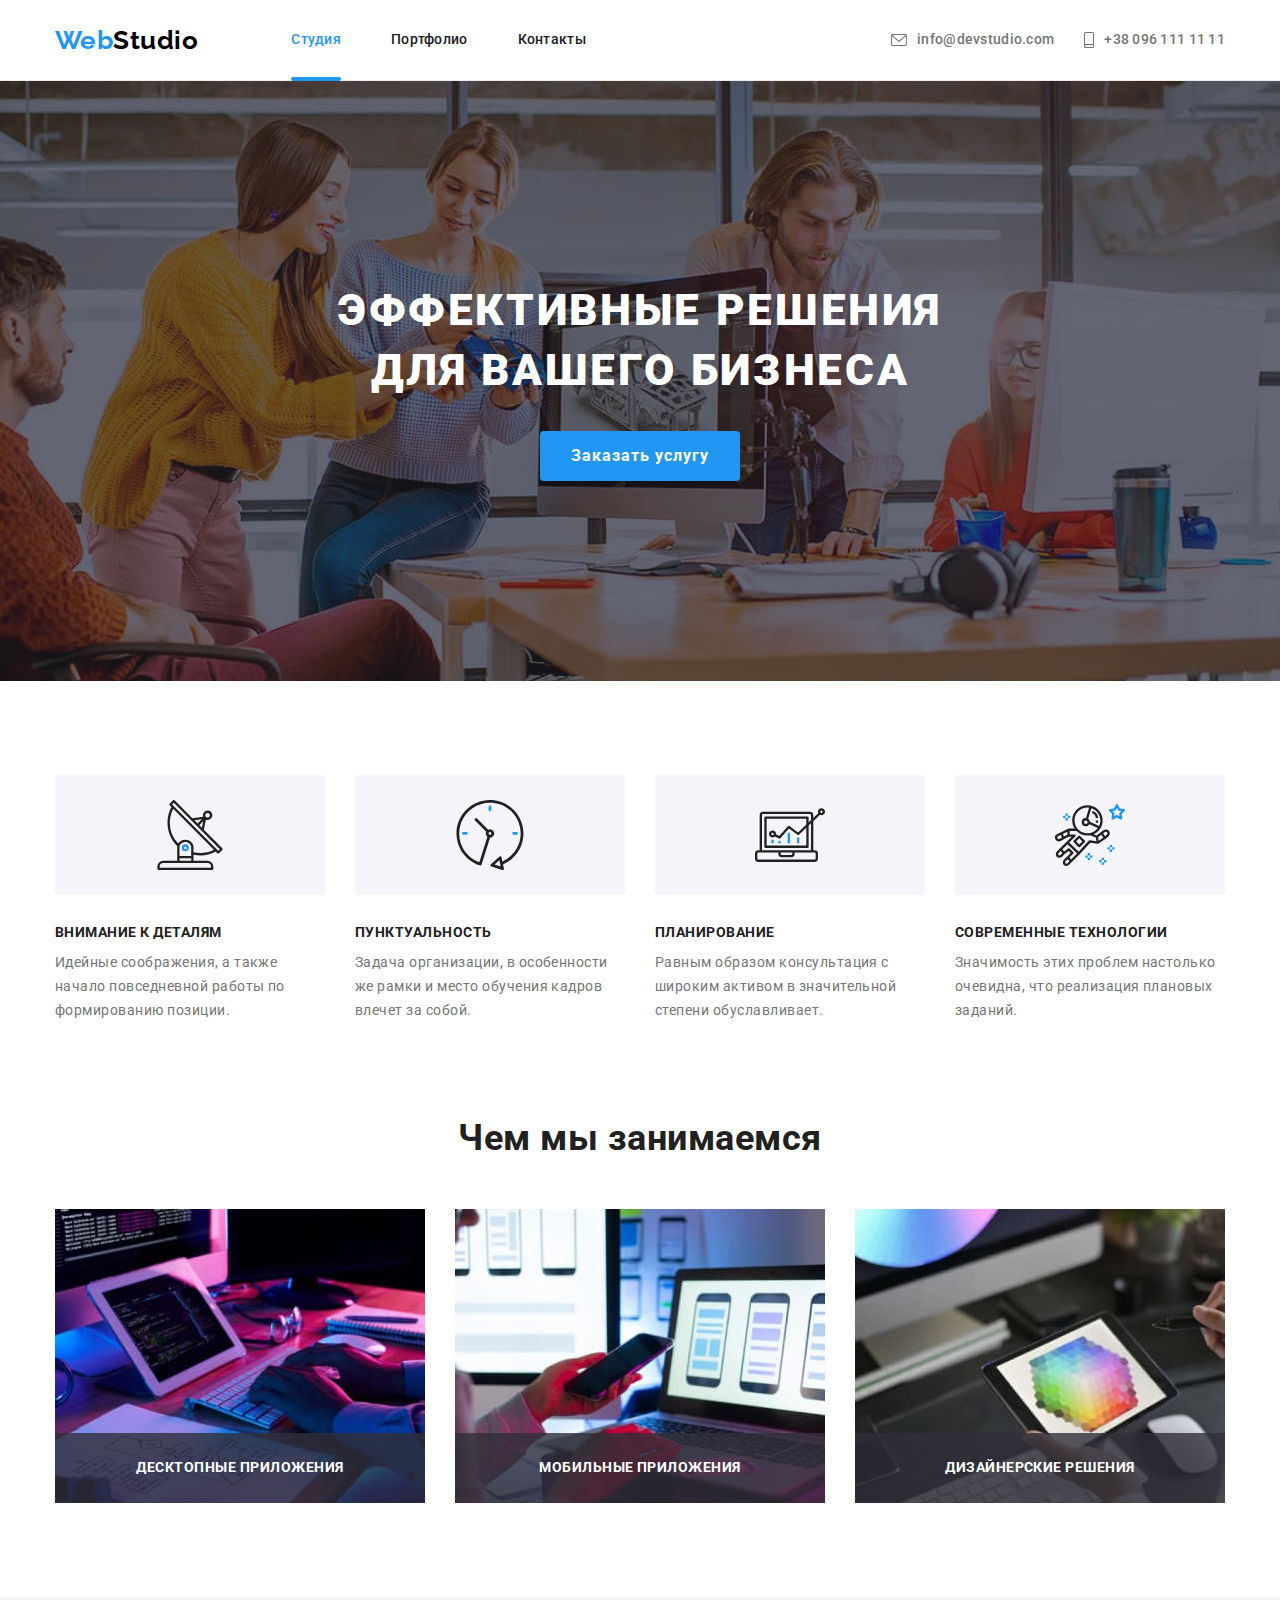
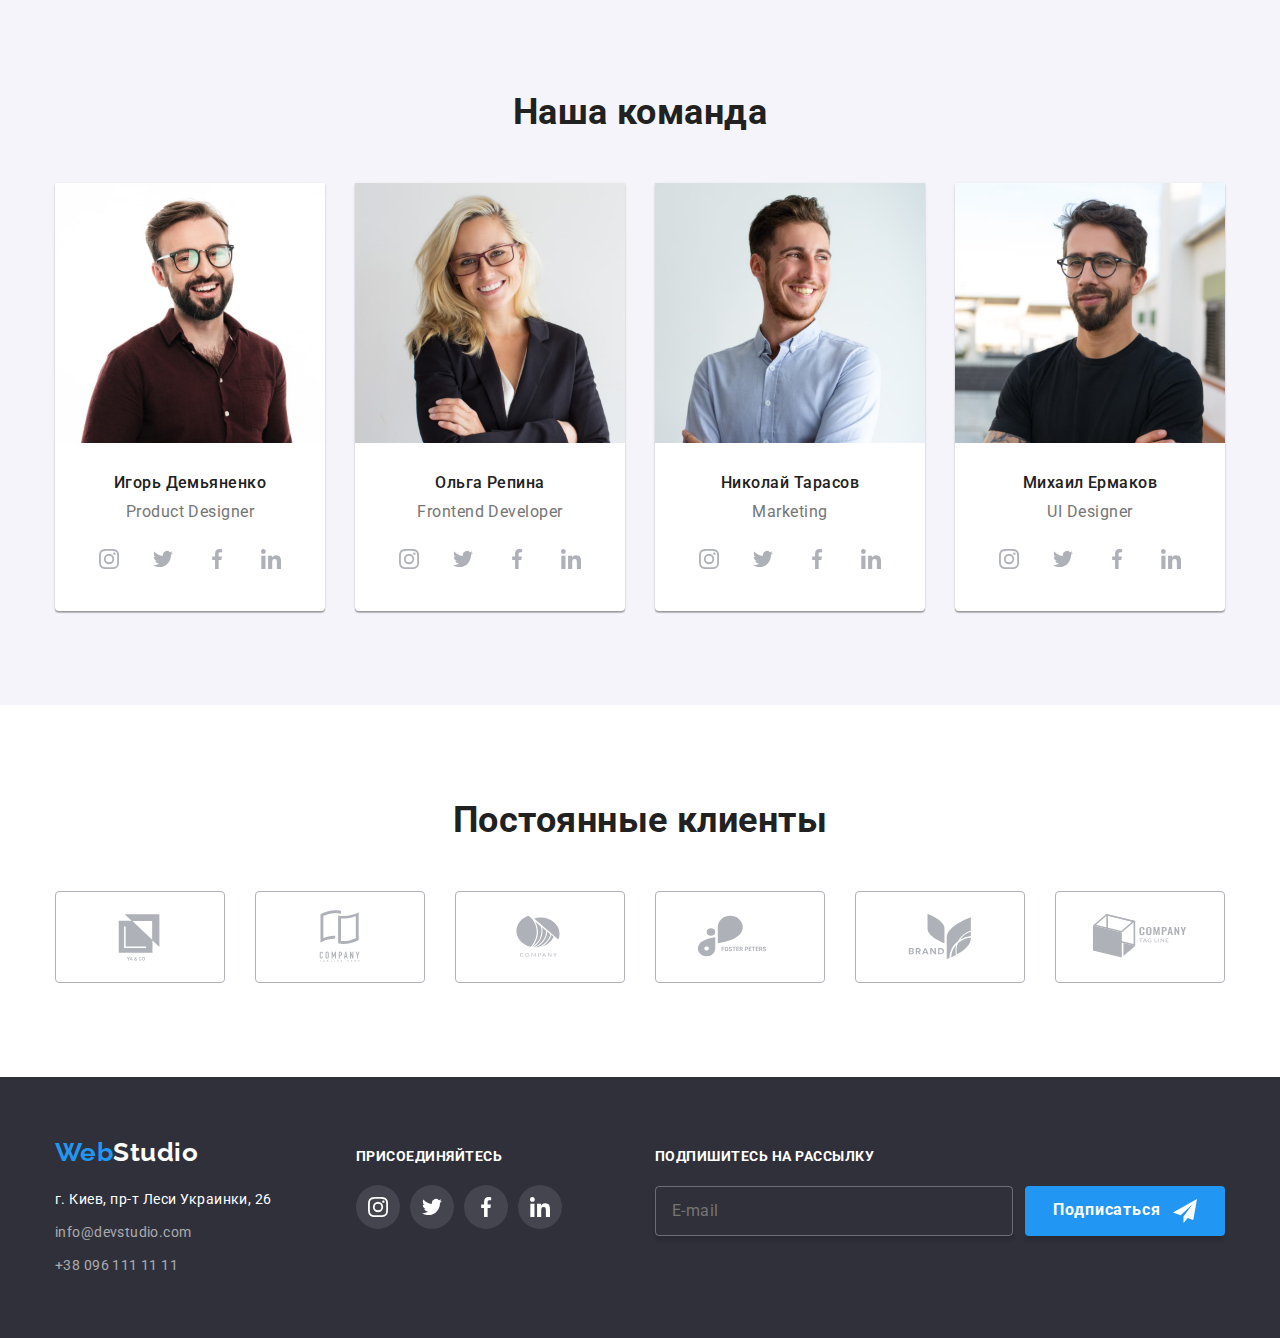
==== commit e611a2d2: "ДЗ-7, на проверку" ====
--- a/index.html
+++ b/index.html
@@ -15,7 +15,7 @@
 <body>
 <!-----------Верхняя линия--------->
     <header class="page-header">
-        <div class="container page-header__container">  
+        <div class="page-header__container container">  
             <nav class="main-nav">
                 <a href="./index.html" class="logo logo--margin"><span>Web</span> <span class="logo logo--theme-dark">Studio</span></a>
                 <ul class="main-nav__list list">
@@ -61,7 +61,7 @@
         <section class="section features">
             <div class="container">
                 <h2 class="visually-hidden">Особенности</h2>
-                <ul class="features__list list">
+                <ul class="features__list">
                     <li class="features__item">
                         <div class="features__icon">
                             <svg width="70px" height="70px">
@@ -120,7 +120,7 @@
                 <h2 class="activities__title section-title">
                     Чем мы занимаемся
                 </h2>
-                <ul class="activities__list list">
+                <ul class="activities__list">
                     <li class="activities__item">
                         <img src="./images/we_do/box1.jpg" alt="занятие1" />
                         <p class="activities__label">
@@ -148,36 +148,36 @@
                 <h2 class="section-title">
                     Наша команда
                 </h2>
-                <ul class="team__list list">
+                <ul class="team__list">
                     <li class="team__item">
                         <img class="team__img" src="./images/our_team/ihor.jpg" alt="Игорь Демьяненко" />
                         <div class="team__meta">
                             <h3 class="team__memo">Игорь Демьяненко</h3>
                             <p class="team__text">Product Designer</p>
-                            <ul class="socials list">
-                                <li class="socials__item">
-                                    <a href="" class="socials__link socials__link--theme-light">
+                            <ul class="socials">
+                                <li class="socials__item">
+                                    <a href="" class="socials__link--theme-light">
                                         <svg width="20px" height="20px">
                                             <use href="./images/symbol-defs.svg#icon-instagram"></use>
                                         </svg>
                                     </a>
                                 </li>
                                 <li class="socials__item">
-                                    <a href="" class="socials__link socials__link--theme-light">
+                                    <a href="" class="socials__link--theme-light">
                                         <svg width="20px" height="20px">
                                             <use href="./images/symbol-defs.svg#icon-twitter"></use>
                                         </svg>
                                     </a>
                                 </li>
                                 <li class="socials__item">
-                                    <a href="" class="socials__link socials__link--theme-light">
+                                    <a href="" class="socials__link--theme-light">
                                         <svg width="20px" height="20px">
                                             <use href="./images/symbol-defs.svg#icon-facebook"></use>
                                         </svg>
                                     </a>
                                 </li>
                                 <li class="socials__item">
-                                    <a href="" class="socials__link socials__link--theme-light">
+                                    <a href="" class="socials__link--theme-light">
                                         <svg  width="20px" height="20px">
                                             <use href="./images/symbol-defs.svg#icon-linkedin"></use>
                                         </svg>
@@ -377,28 +377,28 @@
                 <h4 class="socials-footer__title">Присоединяйтесь</h4>
                 <ul class="socials list">
                     <li class="socials__item">
-                        <a href="" class="socials__link socials__link--theme-dark">
+                        <a href="" class="socials__link--theme-dark">
                             <svg width="20px" height="20px">
                                 <use href="./images/symbol-defs.svg#icon-instagram"></use>
                             </svg>
                         </a>
                     </li>
                     <li class="socials__item">
-                        <a href="" class="socials__link socials__link--theme-dark">
+                        <a href="" class="socials__link--theme-dark">
                             <svg width="20px" height="20px">
                                 <use href="./images/symbol-defs.svg#icon-twitter"></use>
                             </svg>
                         </a>
                     </li>
                     <li class="socials__item">
-                        <a href="" class="socials__link socials__link--theme-dark">
+                        <a href="" class="socials__link--theme-dark">
                             <svg width="20px" height="20px">
                                 <use href="./images/symbol-defs.svg#icon-facebook"></use>
                             </svg>
                         </a>
                     </li>
                     <li class="socials__item">
-                        <a href="" class="socials__link socials__link--theme-dark">
+                        <a href="" class="socials__link--theme-dark">
                             <svg width="20px" height="20px">
                                 <use href="./images/symbol-defs.svg#icon-linkedin"></use>
                             </svg>
--- a/css/main.min.css
+++ b/css/main.min.css
@@ -1 +1 @@
-.logo{display:-webkit-box;display:-ms-flexbox;display:flex;font-family:Raleway,sans-serif;font-weight:700;font-size:26px;line-height:1.19;text-decoration:none;color:#2196f3}.logo--margin{margin-right:93px}.logo--theme-dark{color:#000}.logo--theme-light{color:#fff}.page-header{border-bottom:1px solid #ececec}.page-header__container{display:-webkit-box;display:-ms-flexbox;display:flex}.main-nav{display:-webkit-box;display:-ms-flexbox;display:flex;-webkit-box-align:center;-ms-flex-align:center;align-items:center}.main-nav__list{display:-webkit-box;display:-ms-flexbox;display:flex;margin-left:-50px}.main-nav__item{position:relative;margin-left:50px}.main-nav__link{display:block;padding-top:32px;padding-bottom:32px;font-weight:500;font-size:14px;line-height:1.14;letter-spacing:.02em;text-decoration:none;color:#212121;-webkit-transition:color 250ms cubic-bezier(0.4, 0, 0.2, 1),opacity 250ms cubic-bezier(0.4, 0, 0.2, 1);transition:color 250ms cubic-bezier(0.4, 0, 0.2, 1),opacity 250ms cubic-bezier(0.4, 0, 0.2, 1)}.main-nav__link:hover,.main-nav__link:focus{color:#2196f3}.main-nav__link--current{color:#2196f3}.main-nav__link::after{content:"";position:absolute;bottom:-1px;display:block;width:100%;height:4px;background-color:rgba(0,0,0,0);border-radius:2px;opacity:0;-webkit-transition:background-color 250ms cubic-bezier(0.4, 0, 0.2, 1),opacity 250ms cubic-bezier(0.4, 0, 0.2, 1);transition:background-color 250ms cubic-bezier(0.4, 0, 0.2, 1),opacity 250ms cubic-bezier(0.4, 0, 0.2, 1)}.main-nav__link:hover::after{opacity:1;background-color:#2196f3}.main-nav__link:focus::after{opacity:1;background-color:#2196f3}.main-nav__link--current::after{opacity:1;background-color:#2196f3}.connect{display:-webkit-box;display:-ms-flexbox;display:flex;margin-left:auto}.connect__icon{fill:currentColor;margin-right:10px;-webkit-transition:fill 250ms cubic-bezier(0.4, 0, 0.2, 1),opacity 250ms cubic-bezier(0.4, 0, 0.2, 1);transition:fill 250ms cubic-bezier(0.4, 0, 0.2, 1),opacity 250ms cubic-bezier(0.4, 0, 0.2, 1)}.connect__link{display:-webkit-box;display:-ms-flexbox;display:flex;-webkit-box-pack:center;-ms-flex-pack:center;justify-content:center;-webkit-box-align:center;-ms-flex-align:center;align-items:center;padding-top:32px;padding-bottom:32px;color:var(--primery-text-color);font-weight:500;font-size:14px;line-height:1.14;letter-spacing:.02em;text-decoration:none;-webkit-transition:color 250ms cubic-bezier(0.4, 0, 0.2, 1),opacity 250ms cubic-bezier(0.4, 0, 0.2, 1);transition:color 250ms cubic-bezier(0.4, 0, 0.2, 1),opacity 250ms cubic-bezier(0.4, 0, 0.2, 1)}.connect__link:hover,.connect__link:focus{color:#2196f3}.connect__link+.connect__link{margin-left:30px}.hero{display:-webkit-box;display:-ms-flexbox;display:flex;text-align:center;-webkit-box-align:center;-ms-flex-align:center;align-items:center;background:#2f303a;background-color:#c4c4c4;max-width:1600px;height:600px;background-size:cover;background-position:center;background-repeat:no-repeat;background-image:-webkit-gradient(linear, left top, right top, from(rgba(47, 48, 58, 0.4)), to(rgba(47, 48, 58, 0.4))),url(../images/cap-img.jpg);background-image:linear-gradient(to right, rgba(47, 48, 58, 0.4), rgba(47, 48, 58, 0.4)),url(../images/cap-img.jpg)}.hero__tiitle{color:#fff;font-weight:900;font-size:44px;line-height:1.36;text-align:center;letter-spacing:.06em;text-transform:uppercase;margin-top:0;margin-bottom:30px;max-width:696px;margin-left:auto;margin-right:auto}.hero__buttton{margin-left:auto;margin-right:auto}.button{display:-webkit-box;display:-ms-flexbox;display:flex;width:200px;height:50px;-webkit-box-align:center;-ms-flex-align:center;align-items:center;-webkit-box-pack:center;-ms-flex-pack:center;justify-content:center;color:#fff;background-color:#2196f3;font-family:inherit;font-weight:700;font-size:16px;line-height:1.88;letter-spacing:.06em;cursor:pointer;border-radius:4px;border:0px;-webkit-box-shadow:0px 4px 4px rgba(0,0,0,.15);box-shadow:0px 4px 4px rgba(0,0,0,.15);-webkit-transition:background-color 250ms cubic-bezier(0.4, 0, 0.2, 1),opacity 250ms cubic-bezier(0.4, 0, 0.2, 1);transition:background-color 250ms cubic-bezier(0.4, 0, 0.2, 1),opacity 250ms cubic-bezier(0.4, 0, 0.2, 1)}.button:hover,.button:focus{background-color:#188ce8}.features__list{display:-webkit-box;display:-ms-flexbox;display:flex;margin-right:-30px}.features__title{color:#212121;font-weight:700;font-size:14px;line-height:1.14;text-transform:uppercase;margin-bottom:10px}.features__item{width:calc((100% - 30px)/4);margin-right:30px}.features__text{font-size:14px;line-height:1.71}.features__icon{display:-webkit-box;display:-ms-flexbox;display:flex;width:270px;height:120px;-webkit-box-pack:center;-ms-flex-pack:center;justify-content:center;-webkit-box-align:center;-ms-flex-align:center;align-items:center;background-color:#f5f4fa;border-radius:4px;margin-bottom:30px}.visually-hidden{position:absolute;width:1px;height:1px;margin:-1px;border:0;padding:0;white-space:nowrap;-webkit-clip-path:inset(100%);clip-path:inset(100%);clip:rect(0 0 0 0);overflow:hidden}.section.activities{padding-top:0px}.activities__list{display:-webkit-box;display:-ms-flexbox;display:flex;margin-right:-30px}.activities__item{position:relative;width:calc((100% - 60px)/3);margin-right:30px}.activities__label{position:absolute;bottom:0;width:100%;height:70px;display:-webkit-box;display:-ms-flexbox;display:flex;-webkit-box-align:center;-ms-flex-align:center;align-items:center;-webkit-box-pack:center;-ms-flex-pack:center;justify-content:center;background-color:rgba(47,48,58,.8);font-weight:700;font-size:14px;line-height:1.14;text-transform:uppercase;color:#fff}.section-title{color:#212121;font-weight:700;font-size:36px;line-height:1.17;text-align:center;margin-bottom:50px}.team{background-color:#f5f4fa}.team__list{display:-webkit-box;display:-ms-flexbox;display:flex;margin-right:-30px}.team__item{width:270px;width:calc((100% - 90px)/4);margin-right:30px;background-color:#fff}.team__img{display:block;max-width:100%;height:auto}.team__memo{color:#212121;font-weight:500;font-size:16px;line-height:1.19;text-align:center;margin-bottom:10px}.team__meta{padding-top:30px;padding-bottom:30px}.team__text{font-size:16px;line-height:1.19;text-align:center;margin-bottom:16px}.team__item{-webkit-box-shadow:0px 1px 3px rgba(0,0,0,.12),0px 1px 1px rgba(0,0,0,.14),0px 2px 1px rgba(0,0,0,.2);box-shadow:0px 1px 3px rgba(0,0,0,.12),0px 1px 1px rgba(0,0,0,.14),0px 2px 1px rgba(0,0,0,.2);border-radius:0px 0px 4px 4px}.socials{display:-webkit-box;display:-ms-flexbox;display:flex;-webkit-box-pack:center;-ms-flex-pack:center;justify-content:center;margin-right:-10px}.socials__item{margin-right:10px}.socials__link{display:-webkit-box;display:-ms-flexbox;display:flex;height:44px;width:44px;-webkit-box-pack:center;-ms-flex-pack:center;justify-content:center;-webkit-box-align:center;-ms-flex-align:center;align-items:center;border-radius:50%;cursor:pointer;-webkit-transition:background-color 250ms cubic-bezier(0.4, 0, 0.2, 1),fill 250ms cubic-bezier(0.4, 0, 0.2, 1);transition:background-color 250ms cubic-bezier(0.4, 0, 0.2, 1),fill 250ms cubic-bezier(0.4, 0, 0.2, 1)}.socials__link--theme-light{fill:#afb1b8;background-color:#fff}.socials__link--theme-light:hover,.socials__link--theme-light:focus{fill:#fff;background-color:#2196f3}.socials__link--theme-dark{background-color:rgba(255,255,255,.1);fill:#fff}.socials__link--theme-dark:hover,.socials__link--theme-dark:focus{background-color:#2196f3}.clients__list{display:-webkit-box;display:-ms-flexbox;display:flex;padding:0;margin:0;cursor:pointer;margin-right:-30px}.clients__item{margin-right:30px}.clients__link{display:-webkit-box;display:-ms-flexbox;display:flex;-webkit-box-pack:center;-ms-flex-pack:center;justify-content:center;-webkit-box-align:center;-ms-flex-align:center;align-items:center;width:170px;height:92px;border:1px solid #afb1b8;border-radius:4px;cursor:pointer;fill:#afb1b8;-webkit-transition:fill 250ms cubic-bezier(0.4, 0, 0.2, 1),border 250ms cubic-bezier(0.4, 0, 0.2, 1);transition:fill 250ms cubic-bezier(0.4, 0, 0.2, 1),border 250ms cubic-bezier(0.4, 0, 0.2, 1)}.clients__icon{width:106px;height:60px}.clients__link:focus,.clients__link:hover{fill:#2196f3;border:1px solid #2196f3}.footer{background-color:#2f303a;padding-top:60px;padding-bottom:60px}.footer .container{display:-webkit-box;display:-ms-flexbox;display:flex;-webkit-box-pack:start;-ms-flex-pack:start;justify-content:flex-start;-webkit-box-align:baseline;-ms-flex-align:baseline;align-items:baseline}.address{display:inline-block}.address__text{color:#fff;font-size:14px;font-style:normal;line-height:1.71;margin-top:20px;margin-bottom:9px}.contact__link{display:inline-block;color:rgba(255,255,255,.6);font-style:normal;font-weight:400;font-size:14px;line-height:1.71;letter-spacing:.03em;text-decoration:none;-webkit-transition:color 250ms cubic-bezier(0.4, 0, 0.2, 1);transition:color 250ms cubic-bezier(0.4, 0, 0.2, 1)}.contact__link--margin{margin-bottom:9px}.contact__link:hover,.contact__link:focus{color:#2196f3}.socials-footer{margin-left:70px}.socials-footer__title{font-weight:700;font-size:14px;line-height:1.14;text-transform:uppercase;color:#fff;margin:0 0 20px 0}.socials-footer{margin-left:70px}.sign-up{margin-left:93px}.sign-up__title{font-weight:700;font-size:14px;line-height:1.14;text-transform:uppercase;color:#fff}.sign-up__form{display:-webkit-box;display:-ms-flexbox;display:flex;margin-top:20px}.sign-up__input{width:358px;height:50px;padding:15px 16px;border:1px solid rgba(255,255,255,.3);-webkit-box-shadow:0px 4px 4px rgba(0,0,0,.15);box-shadow:0px 4px 4px rgba(0,0,0,.15);border-radius:4px;background-color:rgba(0,0,0,0);font-size:16px;line-height:1.25;color:rgba(255,255,255,.6);letter-spacing:.03em;cursor:pointer;margin-right:12px;-webkit-transition:border-color 250ms cubic-bezier(0.4, 0, 0.2, 1);transition:border-color 250ms cubic-bezier(0.4, 0, 0.2, 1)}.sign-up__input:hover,.sign-up__input:focus{border-color:#2196f3}.sign-up__icon{margin-left:12px}.backdrop{position:fixed;top:0;left:0;right:0;bottom:0;width:100%;height:100%;background-color:rgba(0,0,0,.2);z-index:99999;opacity:1;visibility:visible;-webkit-transition:opacity 250ms cubic-bezier(0.4, 0, 0.2, 1),visibility 250ms cubic-bezier(0.4, 0, 0.2, 1);transition:opacity 250ms cubic-bezier(0.4, 0, 0.2, 1),visibility 250ms cubic-bezier(0.4, 0, 0.2, 1)}.backdrop.is-hidden{opacity:0;visibility:hidden;pointer-events:none}.modal{position:absolute;top:50%;left:50%;-webkit-transform:translate(-50%, -50%) scale(1);transform:translate(-50%, -50%) scale(1);min-width:528px;min-height:581px;padding:40px;-webkit-box-shadow:0px 1px 3px rgba(0,0,0,.12),0px 1px 1px rgba(0,0,0,.14),0px 2px 1px rgba(0,0,0,.2);box-shadow:0px 1px 3px rgba(0,0,0,.12),0px 1px 1px rgba(0,0,0,.14),0px 2px 1px rgba(0,0,0,.2);border-radius:4px;opacity:1;background-color:#fff;-webkit-transition:opacity 250ms cubic-bezier(0.4, 0, 0.2, 1),-webkit-transform 250ms cubic-bezier(0.4, 0, 0.2, 1);transition:opacity 250ms cubic-bezier(0.4, 0, 0.2, 1),-webkit-transform 250ms cubic-bezier(0.4, 0, 0.2, 1);transition:transform 250ms cubic-bezier(0.4, 0, 0.2, 1),opacity 250ms cubic-bezier(0.4, 0, 0.2, 1);transition:transform 250ms cubic-bezier(0.4, 0, 0.2, 1),opacity 250ms cubic-bezier(0.4, 0, 0.2, 1),-webkit-transform 250ms cubic-bezier(0.4, 0, 0.2, 1)}.backdrop.is-hidden .modal{-webkit-transform:translate(-50%, -50%) scale(0);transform:translate(-50%, -50%) scale(0);opacity:0}.modal__close{position:absolute;top:8px;right:8px;background-color:#fff;border:0;padding:0;width:30px;height:30px;border-radius:50%;border:1px solid rgba(0,0,0,.1);display:-webkit-box;display:-ms-flexbox;display:flex;-webkit-box-pack:center;-ms-flex-pack:center;justify-content:center;-webkit-box-align:center;-ms-flex-align:center;align-items:center;-webkit-transition:fill 250ms cubic-bezier(0.4, 0, 0.2, 1);transition:fill 250ms cubic-bezier(0.4, 0, 0.2, 1)}.modal__close:hover,.modal__close:focus{fill:#2196f3}.modal__form{display:-webkit-box;display:-ms-flexbox;display:flex;-webkit-box-orient:vertical;-webkit-box-direction:normal;-ms-flex-direction:column;flex-direction:column}.modal__title{font-weight:700;font-size:20px;line-height:1.15;text-align:center;color:#212121;margin-bottom:12px}.modal__item{display:-webkit-box;display:-ms-flexbox;display:flex;-webkit-box-orient:vertical;-webkit-box-direction:normal;-ms-flex-direction:column;flex-direction:column;margin-bottom:10px}.modal__label{margin-bottom:4px;font-size:12px;line-height:1.17;letter-spacing:.01em}.modal__input{padding:12px 16px 12px 42px;border:1px solid rgba(33,33,33,.2);border-radius:4px;font-size:14px;line-height:1.14;letter-spacing:.01em;color:rgba(117,117,117,.5);cursor:pointer;-webkit-transition:border 250ms cubic-bezier(0.4, 0, 0.2, 1);transition:border 250ms cubic-bezier(0.4, 0, 0.2, 1)}.modal__item{position:relative}.modal__icon{position:absolute;bottom:20px;left:12px;-webkit-transform:translateY(50%);transform:translateY(50%);-webkit-transition:fill 250ms cubic-bezier(0.4, 0, 0.2, 1);transition:fill 250ms cubic-bezier(0.4, 0, 0.2, 1)}.modal__input:focus+.modal__icon,.modal__input:hover+.modal__icon{fill:#2196f3}.modal__input:focus,.modal__input:hover{border:1px solid #2196f3}.modal__item textarea{height:120px;padding:12px 16px;resize:none}.comment::-webkit-input-placeholder{font-size:12px;line-height:1.17;letter-spacing:.01em;color:rgba(117,117,117,.5)}.comment::-moz-placeholder{font-size:12px;line-height:1.17;letter-spacing:.01em;color:rgba(117,117,117,.5)}.comment:-ms-input-placeholder{font-size:12px;line-height:1.17;letter-spacing:.01em;color:rgba(117,117,117,.5)}.comment::-ms-input-placeholder{font-size:12px;line-height:1.17;letter-spacing:.01em;color:rgba(117,117,117,.5)}.comment::placeholder{font-size:12px;line-height:1.17;letter-spacing:.01em;color:rgba(117,117,117,.5)}.comment:focus::-webkit-input-placeholder, .comment:hover::-webkit-input-placeholder{font-size:14px;line-height:1.14;letter-spacing:.01em;color:rgba(117,117,117,.5)}.comment:focus::-moz-placeholder, .comment:hover::-moz-placeholder{font-size:14px;line-height:1.14;letter-spacing:.01em;color:rgba(117,117,117,.5)}.comment:focus:-ms-input-placeholder, .comment:hover:-ms-input-placeholder{font-size:14px;line-height:1.14;letter-spacing:.01em;color:rgba(117,117,117,.5)}.comment:focus::-ms-input-placeholder, .comment:hover::-ms-input-placeholder{font-size:14px;line-height:1.14;letter-spacing:.01em;color:rgba(117,117,117,.5)}.comment:focus::placeholder,.comment:hover::placeholder{font-size:14px;line-height:1.14;letter-spacing:.01em;color:rgba(117,117,117,.5)}.checkbox{display:-webkit-box;display:-ms-flexbox;display:flex;-webkit-box-align:center;-ms-flex-align:center;align-items:center;margin-left:auto;margin-right:auto;margin-top:10px;font-size:14px;line-height:1.71;letter-spacing:.03em;color:#757575;position:relative}.checkbox__input{position:absolute;width:1px;height:1px;margin:-1px;border:0;padding:0;white-space:nowrap;-webkit-clip-path:inset(100%);clip-path:inset(100%);clip:rect(0 0 0 0);overflow:hidden}.checkbox__icon{display:inline-block;width:16px;height:15px;border:2px solid #212121;border-radius:2px;margin-right:7px}.checkbox__input:checked+.checkbox__icon{background-color:#2196f3;background-image:url(../images/check1.svg);background-size:contain;background-origin:border-box;border-color:#2196f3}.checkbox__link{color:#2196f3;margin-left:4px}.modal__button{margin-left:auto;margin-right:auto;margin-top:30px;-webkit-transition:background-color 250ms cubic-bezier(0.4, 0, 0.2, 1);transition:background-color 250ms cubic-bezier(0.4, 0, 0.2, 1)}.filters{display:-webkit-box;display:-ms-flexbox;display:flex;-webkit-box-pack:center;-ms-flex-pack:center;justify-content:center;margin-right:-8px}.filters.list{margin-bottom:50px}.filters__item{margin-right:8px}.filters__button{color:#212121;font-family:inherit;font-weight:500;background-color:#f5f4fa;font-size:16px;line-height:1.62;text-align:center;cursor:pointer;border-radius:4px;padding:6px 22px;border:0px;-webkit-transition:color 250ms cubic-bezier(0.4, 0, 0.2, 1),background-color 250ms cubic-bezier(0.4, 0, 0.2, 1),-webkit-box-shadow 250ms cubic-bezier(0.4, 0, 0.2, 1);transition:color 250ms cubic-bezier(0.4, 0, 0.2, 1),background-color 250ms cubic-bezier(0.4, 0, 0.2, 1),-webkit-box-shadow 250ms cubic-bezier(0.4, 0, 0.2, 1);transition:color 250ms cubic-bezier(0.4, 0, 0.2, 1),background-color 250ms cubic-bezier(0.4, 0, 0.2, 1),box-shadow 250ms cubic-bezier(0.4, 0, 0.2, 1);transition:color 250ms cubic-bezier(0.4, 0, 0.2, 1),background-color 250ms cubic-bezier(0.4, 0, 0.2, 1),box-shadow 250ms cubic-bezier(0.4, 0, 0.2, 1),-webkit-box-shadow 250ms cubic-bezier(0.4, 0, 0.2, 1)}.filters__button:hover,.filters__button:focus,.filters__button:active{color:#fff;background-color:#2196f3;-webkit-box-shadow:0px 3px 1px rgba(0,0,0,.1),0px 1px 2px rgba(0,0,0,.08),0px 2px 2px rgba(0,0,0,.12);box-shadow:0px 3px 1px rgba(0,0,0,.1),0px 1px 2px rgba(0,0,0,.08),0px 2px 2px rgba(0,0,0,.12)}.projects{display:-webkit-box;display:-ms-flexbox;display:flex;-ms-flex-wrap:wrap;flex-wrap:wrap;margin-left:-30px;margin-top:-30px}.projects__item{-ms-flex-preferred-size:calc(33.3333333333% - 30px);flex-basis:calc(33.3333333333% - 30px);margin-left:30px;margin-top:30px;border:1px solid #eee}.projects__image{position:relative;display:block;max-width:370px;height:294px;overflow:hidden}.projects__overlay{width:100%;height:100%;background-color:rgba(33,150,243,.9);position:absolute;top:0;left:0;opacity:0;-webkit-transform:translateY(100%);transform:translateY(100%);-webkit-transition:opacity 250ms cubic-bezier(0.4, 0, 0.2, 1),-webkit-transform 250ms cubic-bezier(0.4, 0, 0.2, 1);transition:opacity 250ms cubic-bezier(0.4, 0, 0.2, 1),-webkit-transform 250ms cubic-bezier(0.4, 0, 0.2, 1);transition:transform 250ms cubic-bezier(0.4, 0, 0.2, 1),opacity 250ms cubic-bezier(0.4, 0, 0.2, 1);transition:transform 250ms cubic-bezier(0.4, 0, 0.2, 1),opacity 250ms cubic-bezier(0.4, 0, 0.2, 1),-webkit-transform 250ms cubic-bezier(0.4, 0, 0.2, 1)}.projects__text{font-size:18px;line-height:1.56;color:#fff;padding:64px 24px}.projects__item{-webkit-box-shadow:none;box-shadow:none;-webkit-transition:-webkit-box-shadow 250ms cubic-bezier(0.4, 0, 0.2, 1);transition:-webkit-box-shadow 250ms cubic-bezier(0.4, 0, 0.2, 1);transition:box-shadow 250ms cubic-bezier(0.4, 0, 0.2, 1);transition:box-shadow 250ms cubic-bezier(0.4, 0, 0.2, 1), -webkit-box-shadow 250ms cubic-bezier(0.4, 0, 0.2, 1)}.projects__item:hover{-webkit-box-shadow:0px 1px 1px rgba(0,0,0,.12),0px 4px 4px rgba(0,0,0,.06),1px 4px 6px rgba(0,0,0,.16);box-shadow:0px 1px 1px rgba(0,0,0,.12),0px 4px 4px rgba(0,0,0,.06),1px 4px 6px rgba(0,0,0,.16)}.projects__cards:hover .projects__overlay,.projects__cards:focus .projects__overlay{opacity:1;-webkit-transform:translateY(0);transform:translateY(0)}.projects__cards{text-decoration:none}.projects__title{color:#212121;font-weight:700;font-size:18px;line-height:2;letter-spacing:.06em;margin-bottom:4px}.projects__meta{padding:20px 24px}.projects__memo{color:#757575;font-size:16px;line-height:1.88}body{background-color:#fff;color:#757575;font-family:Roboto,sans-serif;letter-spacing:.03em}.container{width:1200px;padding-left:15px;padding-right:15px;margin:0 auto;outline:2px solid tomato}.section{padding-top:94px;padding-bottom:94px}.list{list-style:none;padding:0;margin:0}h1,h2,h3,p{margin-top:0;margin-bottom:0}img{display:block;max-width:100%;height:auto}/*# sourceMappingURL=main.min.css.map */+.socials__link--theme-dark,.socials__link--theme-light{display:-webkit-box;display:-ms-flexbox;display:flex;height:44px;width:44px;-webkit-box-pack:center;-ms-flex-pack:center;justify-content:center;-webkit-box-align:center;-ms-flex-align:center;align-items:center;border-radius:50%;cursor:pointer;-webkit-transition:background-color 250ms cubic-bezier(0.4, 0, 0.2, 1),fill 250ms cubic-bezier(0.4, 0, 0.2, 1);transition:background-color 250ms cubic-bezier(0.4, 0, 0.2, 1),fill 250ms cubic-bezier(0.4, 0, 0.2, 1)}.projects,.filters,.clients__list,.socials,.team__list,.activities__list,.features__list,.main-nav__list{list-style:none;padding:0}.filters,.clients__link,.socials,.features__icon,.button,.hero,.connect__link{display:-webkit-box;display:-ms-flexbox;display:flex;-webkit-box-align:center;-ms-flex-align:center;align-items:center;-webkit-box-pack:center;-ms-flex-pack:center;justify-content:center}body{background-color:#fff;color:#757575;font-family:Roboto,sans-serif;letter-spacing:.03em}.container{width:1200px;padding-left:15px;padding-right:15px;margin:0 auto}.section{padding-top:94px;padding-bottom:94px}h1,h2,h3,p{margin-top:0;margin-bottom:0}img{display:block;max-width:100%;height:auto}.section-title{color:#212121;font-weight:700;font-size:36px;line-height:1.17;text-align:center;margin-bottom:50px}.logo{display:-webkit-box;display:-ms-flexbox;display:flex;font-family:Raleway,sans-serif;font-weight:700;font-size:26px;line-height:1.19;text-decoration:none;color:#2196f3}.logo--margin{margin-right:93px}.logo--theme-dark{color:#000}.logo--theme-light{color:#fff}.page-header{border-bottom:1px solid #ececec}.page-header__container{display:-webkit-box;display:-ms-flexbox;display:flex}.main-nav{display:-webkit-box;display:-ms-flexbox;display:flex;-webkit-box-align:center;-ms-flex-align:center;align-items:center}.main-nav__list{display:-webkit-box;display:-ms-flexbox;display:flex;margin:0 0 0 -50px}.main-nav__item{position:relative;margin-left:50px}.main-nav__link{display:block;padding-top:32px;padding-bottom:32px;font-weight:500;font-size:14px;line-height:1.14;letter-spacing:.02em;text-decoration:none;color:#212121;-webkit-transition:color 250ms cubic-bezier(0.4, 0, 0.2, 1),opacity 250ms cubic-bezier(0.4, 0, 0.2, 1);transition:color 250ms cubic-bezier(0.4, 0, 0.2, 1),opacity 250ms cubic-bezier(0.4, 0, 0.2, 1)}.main-nav__link:hover,.main-nav__link:focus{color:#2196f3}.main-nav__link--current{color:#2196f3}.main-nav__link::after{content:"";position:absolute;bottom:-1px;display:block;width:100%;height:4px;background-color:rgba(0,0,0,0);border-radius:2px;opacity:0;-webkit-transition:background-color 250ms cubic-bezier(0.4, 0, 0.2, 1),opacity 250ms cubic-bezier(0.4, 0, 0.2, 1);transition:background-color 250ms cubic-bezier(0.4, 0, 0.2, 1),opacity 250ms cubic-bezier(0.4, 0, 0.2, 1)}.main-nav__link:hover::after{opacity:1;background-color:#2196f3}.main-nav__link:focus::after{opacity:1;background-color:#2196f3}.main-nav__link--current::after{opacity:1;background-color:#2196f3}.connect{display:-webkit-box;display:-ms-flexbox;display:flex;margin-left:auto}.connect__icon{fill:currentColor;margin-right:10px;-webkit-transition:fill 250ms cubic-bezier(0.4, 0, 0.2, 1),opacity 250ms cubic-bezier(0.4, 0, 0.2, 1);transition:fill 250ms cubic-bezier(0.4, 0, 0.2, 1),opacity 250ms cubic-bezier(0.4, 0, 0.2, 1)}.connect__link{padding-top:32px;padding-bottom:32px;color:var(--primery-text-color);font-weight:500;font-size:14px;line-height:1.14;letter-spacing:.02em;text-decoration:none;-webkit-transition:color 250ms cubic-bezier(0.4, 0, 0.2, 1),opacity 250ms cubic-bezier(0.4, 0, 0.2, 1);transition:color 250ms cubic-bezier(0.4, 0, 0.2, 1),opacity 250ms cubic-bezier(0.4, 0, 0.2, 1)}.connect__link:hover,.connect__link:focus{color:#2196f3}.connect__link+.connect__link{margin-left:30px}.hero{text-align:center;background:#2f303a;background-color:#c4c4c4;max-width:1600px;height:600px;margin-left:auto;margin-right:auto;background-size:cover;background-position:center;background-repeat:no-repeat;background-image:-webkit-gradient(linear, left top, right top, from(rgba(47, 48, 58, 0.4)), to(rgba(47, 48, 58, 0.4))),url(../images/cap-img.jpg);background-image:linear-gradient(to right, rgba(47, 48, 58, 0.4), rgba(47, 48, 58, 0.4)),url(../images/cap-img.jpg)}.hero__tiitle{color:#fff;font-weight:900;font-size:44px;line-height:1.36;text-align:center;letter-spacing:.06em;text-transform:uppercase;margin-top:0;margin-bottom:30px;max-width:696px;margin-left:auto;margin-right:auto}.hero__buttton{margin-left:auto;margin-right:auto}.button{width:200px;height:50px;color:#fff;background-color:#2196f3;font-family:inherit;font-weight:700;font-size:16px;line-height:1.88;letter-spacing:.06em;cursor:pointer;border-radius:4px;border:0px;-webkit-box-shadow:0px 4px 4px rgba(0,0,0,.15);box-shadow:0px 4px 4px rgba(0,0,0,.15);-webkit-transition:background-color 250ms cubic-bezier(0.4, 0, 0.2, 1),opacity 250ms cubic-bezier(0.4, 0, 0.2, 1);transition:background-color 250ms cubic-bezier(0.4, 0, 0.2, 1),opacity 250ms cubic-bezier(0.4, 0, 0.2, 1)}.button:hover,.button:focus{background-color:#188ce8}.features__list{display:-webkit-box;display:-ms-flexbox;display:flex;margin:0 -30px 0 0}.features__title{color:#212121;font-weight:700;font-size:14px;line-height:1.14;text-transform:uppercase;margin-bottom:10px}.features__item{-ms-flex-preferred-size:calc(25% - 30px);flex-basis:calc(25% - 30px);margin-right:30px}.features__text{font-size:14px;line-height:1.71}.features__icon{width:270px;height:120px;background-color:#f5f4fa;border-radius:4px;margin-bottom:30px}.visually-hidden{position:absolute;width:1px;height:1px;margin:-1px;border:0;padding:0;white-space:nowrap;-webkit-clip-path:inset(100%);clip-path:inset(100%);clip:rect(0 0 0 0);overflow:hidden}.section.activities{padding-top:0px}.activities__list{display:-webkit-box;display:-ms-flexbox;display:flex;margin:0 -30px 0 0}.activities__item{position:relative;-ms-flex-preferred-size:calc(33.3333333333% - 30px);flex-basis:calc(33.3333333333% - 30px);margin-right:30px}.activities__label{position:absolute;bottom:0;width:100%;height:70px;display:-webkit-box;display:-ms-flexbox;display:flex;-webkit-box-align:center;-ms-flex-align:center;align-items:center;-webkit-box-pack:center;-ms-flex-pack:center;justify-content:center;background-color:rgba(47,48,58,.8);font-weight:700;font-size:14px;line-height:1.14;text-transform:uppercase;color:#fff}.team{background-color:#f5f4fa}.team__list{display:-webkit-box;display:-ms-flexbox;display:flex;margin:0 -30px 0 0}.team__item{-ms-flex-preferred-size:calc(25% - 30px);flex-basis:calc(25% - 30px);margin-right:30px;background-color:#fff}.team__img{display:block;max-width:100%;height:auto}.team__memo{color:#212121;font-weight:500;font-size:16px;line-height:1.19;text-align:center;margin-bottom:10px}.team__meta{padding-top:30px;padding-bottom:30px}.team__text{font-size:16px;line-height:1.19;text-align:center;margin-bottom:16px}.team__item{-webkit-box-shadow:0px 1px 3px rgba(0,0,0,.12),0px 1px 1px rgba(0,0,0,.14),0px 2px 1px rgba(0,0,0,.2);box-shadow:0px 1px 3px rgba(0,0,0,.12),0px 1px 1px rgba(0,0,0,.14),0px 2px 1px rgba(0,0,0,.2);border-radius:0px 0px 4px 4px}.socials{margin-right:-10px}.socials__item{margin-right:10px}.socials__link--theme-light{fill:#afb1b8;background-color:#fff}.socials__link--theme-light:hover,.socials__link--theme-light:focus{fill:#fff;background-color:#2196f3}.socials__link--theme-dark{background-color:rgba(255,255,255,.1);fill:#fff}.socials__link--theme-dark:hover,.socials__link--theme-dark:focus{background-color:#2196f3}.clients__list{display:-webkit-box;display:-ms-flexbox;display:flex;margin:0;cursor:pointer;margin-right:-30px}.clients__item{margin-right:30px}.clients__link{width:170px;height:92px;border:1px solid #afb1b8;border-radius:4px;cursor:pointer;fill:#afb1b8;-webkit-transition:fill 250ms cubic-bezier(0.4, 0, 0.2, 1),border 250ms cubic-bezier(0.4, 0, 0.2, 1);transition:fill 250ms cubic-bezier(0.4, 0, 0.2, 1),border 250ms cubic-bezier(0.4, 0, 0.2, 1)}.clients__link:focus,.clients__link:hover{fill:#2196f3;border:1px solid #2196f3}.clients__icon{width:106px;height:60px}.footer{background-color:#2f303a;padding-top:60px;padding-bottom:60px}.footer .container{display:-webkit-box;display:-ms-flexbox;display:flex;-webkit-box-pack:start;-ms-flex-pack:start;justify-content:flex-start;-webkit-box-align:baseline;-ms-flex-align:baseline;align-items:baseline}.address{width:231px}.address__text{color:#fff;font-size:14px;font-style:normal;line-height:1.71;margin-top:20px;margin-bottom:9px}.contact__link{display:inline-block;color:rgba(255,255,255,.6);font-style:normal;font-weight:400;font-size:14px;line-height:1.71;letter-spacing:.03em;text-decoration:none;-webkit-transition:color 250ms cubic-bezier(0.4, 0, 0.2, 1);transition:color 250ms cubic-bezier(0.4, 0, 0.2, 1)}.contact__link--margin{margin-bottom:9px}.contact__link:hover,.contact__link:focus{color:#2196f3}.socials-footer{margin-left:70px}.socials-footer__title{font-weight:700;font-size:14px;line-height:1.14;text-transform:uppercase;color:#fff;margin:0 0 20px 0}.sign-up{margin-left:93px}.sign-up__title{font-weight:700;font-size:14px;line-height:1.14;text-transform:uppercase;color:#fff}.sign-up__form{display:-webkit-box;display:-ms-flexbox;display:flex;margin-top:20px}.sign-up__input{width:358px;height:50px;padding:15px 16px;border:1px solid rgba(255,255,255,.3);-webkit-box-shadow:0px 4px 4px rgba(0,0,0,.15);box-shadow:0px 4px 4px rgba(0,0,0,.15);border-radius:4px;background-color:rgba(0,0,0,0);font-size:16px;line-height:1.25;color:rgba(255,255,255,.6);letter-spacing:.03em;cursor:pointer;margin-right:12px;-webkit-transition:border-color 250ms cubic-bezier(0.4, 0, 0.2, 1);transition:border-color 250ms cubic-bezier(0.4, 0, 0.2, 1)}.sign-up__input:hover,.sign-up__input:focus{border-color:#2196f3}.sign-up__icon{margin-left:12px}.backdrop{position:fixed;top:0;left:0;right:0;bottom:0;width:100%;height:100%;background-color:rgba(0,0,0,.2);z-index:99999;opacity:1;visibility:visible;-webkit-transition:opacity 250ms cubic-bezier(0.4, 0, 0.2, 1),visibility 250ms cubic-bezier(0.4, 0, 0.2, 1);transition:opacity 250ms cubic-bezier(0.4, 0, 0.2, 1),visibility 250ms cubic-bezier(0.4, 0, 0.2, 1)}.backdrop.is-hidden{opacity:0;visibility:hidden;pointer-events:none}.modal{position:absolute;top:50%;left:50%;-webkit-transform:translate(-50%, -50%) scale(1);transform:translate(-50%, -50%) scale(1);min-width:528px;min-height:581px;padding:40px;-webkit-box-shadow:0px 1px 3px rgba(0,0,0,.12),0px 1px 1px rgba(0,0,0,.14),0px 2px 1px rgba(0,0,0,.2);box-shadow:0px 1px 3px rgba(0,0,0,.12),0px 1px 1px rgba(0,0,0,.14),0px 2px 1px rgba(0,0,0,.2);border-radius:4px;opacity:1;background-color:#fff;-webkit-transition:opacity 250ms cubic-bezier(0.4, 0, 0.2, 1),-webkit-transform 250ms cubic-bezier(0.4, 0, 0.2, 1);transition:opacity 250ms cubic-bezier(0.4, 0, 0.2, 1),-webkit-transform 250ms cubic-bezier(0.4, 0, 0.2, 1);transition:transform 250ms cubic-bezier(0.4, 0, 0.2, 1),opacity 250ms cubic-bezier(0.4, 0, 0.2, 1);transition:transform 250ms cubic-bezier(0.4, 0, 0.2, 1),opacity 250ms cubic-bezier(0.4, 0, 0.2, 1),-webkit-transform 250ms cubic-bezier(0.4, 0, 0.2, 1)}.backdrop.is-hidden .modal{-webkit-transform:translate(-50%, -50%) scale(0);transform:translate(-50%, -50%) scale(0);opacity:0}.modal__close{position:absolute;top:8px;right:8px;background-color:#fff;border:0;padding:0;width:30px;height:30px;border-radius:50%;border:1px solid rgba(0,0,0,.1);display:-webkit-box;display:-ms-flexbox;display:flex;-webkit-box-pack:center;-ms-flex-pack:center;justify-content:center;-webkit-box-align:center;-ms-flex-align:center;align-items:center;-webkit-transition:fill 250ms cubic-bezier(0.4, 0, 0.2, 1);transition:fill 250ms cubic-bezier(0.4, 0, 0.2, 1)}.modal__close:hover,.modal__close:focus{fill:#2196f3}.modal__form{display:-webkit-box;display:-ms-flexbox;display:flex;-webkit-box-orient:vertical;-webkit-box-direction:normal;-ms-flex-direction:column;flex-direction:column}.modal__title{font-weight:700;font-size:20px;line-height:1.15;text-align:center;color:#212121;margin-bottom:12px}.modal__item{display:-webkit-box;display:-ms-flexbox;display:flex;-webkit-box-orient:vertical;-webkit-box-direction:normal;-ms-flex-direction:column;flex-direction:column;margin-bottom:10px}.modal__label{margin-bottom:4px;font-size:12px;line-height:1.17;letter-spacing:.01em}.modal__input{padding:12px 16px 12px 42px;border:1px solid rgba(33,33,33,.2);border-radius:4px;font-size:14px;line-height:1.14;letter-spacing:.01em;color:rgba(117,117,117,.5);cursor:pointer;-webkit-transition:border 250ms cubic-bezier(0.4, 0, 0.2, 1);transition:border 250ms cubic-bezier(0.4, 0, 0.2, 1)}.modal__item{position:relative}.modal__icon{position:absolute;bottom:20px;left:12px;-webkit-transform:translateY(50%);transform:translateY(50%);-webkit-transition:fill 250ms cubic-bezier(0.4, 0, 0.2, 1);transition:fill 250ms cubic-bezier(0.4, 0, 0.2, 1)}.modal__input:focus+.modal__icon,.modal__input:hover+.modal__icon{fill:#2196f3}.modal__input:focus,.modal__input:hover{border:1px solid #2196f3}.modal__item textarea{height:120px;padding:12px 16px;resize:none}.comment::-webkit-input-placeholder{font-size:12px;line-height:1.17;letter-spacing:.01em;color:rgba(117,117,117,.5)}.comment::-moz-placeholder{font-size:12px;line-height:1.17;letter-spacing:.01em;color:rgba(117,117,117,.5)}.comment:-ms-input-placeholder{font-size:12px;line-height:1.17;letter-spacing:.01em;color:rgba(117,117,117,.5)}.comment::-ms-input-placeholder{font-size:12px;line-height:1.17;letter-spacing:.01em;color:rgba(117,117,117,.5)}.comment::placeholder{font-size:12px;line-height:1.17;letter-spacing:.01em;color:rgba(117,117,117,.5)}.comment:focus::-webkit-input-placeholder, .comment:hover::-webkit-input-placeholder{font-size:14px;line-height:1.14;letter-spacing:.01em;color:rgba(117,117,117,.5)}.comment:focus::-moz-placeholder, .comment:hover::-moz-placeholder{font-size:14px;line-height:1.14;letter-spacing:.01em;color:rgba(117,117,117,.5)}.comment:focus:-ms-input-placeholder, .comment:hover:-ms-input-placeholder{font-size:14px;line-height:1.14;letter-spacing:.01em;color:rgba(117,117,117,.5)}.comment:focus::-ms-input-placeholder, .comment:hover::-ms-input-placeholder{font-size:14px;line-height:1.14;letter-spacing:.01em;color:rgba(117,117,117,.5)}.comment:focus::placeholder,.comment:hover::placeholder{font-size:14px;line-height:1.14;letter-spacing:.01em;color:rgba(117,117,117,.5)}.checkbox{display:-webkit-box;display:-ms-flexbox;display:flex;-webkit-box-align:center;-ms-flex-align:center;align-items:center;margin-left:auto;margin-right:auto;margin-top:10px;font-size:14px;line-height:1.71;letter-spacing:.03em;color:#757575;position:relative}.checkbox__input{position:absolute;width:1px;height:1px;margin:-1px;border:0;padding:0;white-space:nowrap;-webkit-clip-path:inset(100%);clip-path:inset(100%);clip:rect(0 0 0 0);overflow:hidden}.checkbox__icon{display:inline-block;width:16px;height:15px;border:2px solid #212121;border-radius:2px;margin-right:7px}.checkbox__input:checked+.checkbox__icon{background-color:#2196f3;background-image:url(../images/check1.svg);background-size:contain;background-origin:border-box;border-color:#2196f3}.checkbox__link{color:#2196f3;margin-left:4px}.modal__button{margin-left:auto;margin-right:auto;margin-top:30px;-webkit-transition:background-color 250ms cubic-bezier(0.4, 0, 0.2, 1);transition:background-color 250ms cubic-bezier(0.4, 0, 0.2, 1)}.filters{margin:0 -8px 50px 0}.filters__item{margin-right:8px}.filters__button{color:#212121;font-family:inherit;font-weight:500;background-color:#f5f4fa;font-size:16px;line-height:1.62;text-align:center;cursor:pointer;border-radius:4px;padding:6px 22px;border:0px;-webkit-transition:color 250ms cubic-bezier(0.4, 0, 0.2, 1),background-color 250ms cubic-bezier(0.4, 0, 0.2, 1),-webkit-box-shadow 250ms cubic-bezier(0.4, 0, 0.2, 1);transition:color 250ms cubic-bezier(0.4, 0, 0.2, 1),background-color 250ms cubic-bezier(0.4, 0, 0.2, 1),-webkit-box-shadow 250ms cubic-bezier(0.4, 0, 0.2, 1);transition:color 250ms cubic-bezier(0.4, 0, 0.2, 1),background-color 250ms cubic-bezier(0.4, 0, 0.2, 1),box-shadow 250ms cubic-bezier(0.4, 0, 0.2, 1);transition:color 250ms cubic-bezier(0.4, 0, 0.2, 1),background-color 250ms cubic-bezier(0.4, 0, 0.2, 1),box-shadow 250ms cubic-bezier(0.4, 0, 0.2, 1),-webkit-box-shadow 250ms cubic-bezier(0.4, 0, 0.2, 1)}.filters__button:hover,.filters__button:focus{color:#fff;background-color:#2196f3;-webkit-box-shadow:0px 3px 1px rgba(0,0,0,.1),0px 1px 2px rgba(0,0,0,.08),0px 2px 2px rgba(0,0,0,.12);box-shadow:0px 3px 1px rgba(0,0,0,.1),0px 1px 2px rgba(0,0,0,.08),0px 2px 2px rgba(0,0,0,.12)}.projects{display:-webkit-box;display:-ms-flexbox;display:flex;-ms-flex-wrap:wrap;flex-wrap:wrap;margin:-30px 0 0 -30px}.projects__item{-ms-flex-preferred-size:calc(33.3333333333% - 30px);flex-basis:calc(33.3333333333% - 30px);margin-left:30px;margin-top:30px;border:1px solid #eee}.projects__image{position:relative;display:block;max-width:100%;height:auto;overflow:hidden}.projects__overlay{width:100%;height:100%;background-color:rgba(33,150,243,.9);position:absolute;top:0;left:0;opacity:0;-webkit-transform:translateY(100%);transform:translateY(100%);-webkit-transition:opacity 250ms cubic-bezier(0.4, 0, 0.2, 1),-webkit-transform 250ms cubic-bezier(0.4, 0, 0.2, 1);transition:opacity 250ms cubic-bezier(0.4, 0, 0.2, 1),-webkit-transform 250ms cubic-bezier(0.4, 0, 0.2, 1);transition:transform 250ms cubic-bezier(0.4, 0, 0.2, 1),opacity 250ms cubic-bezier(0.4, 0, 0.2, 1);transition:transform 250ms cubic-bezier(0.4, 0, 0.2, 1),opacity 250ms cubic-bezier(0.4, 0, 0.2, 1),-webkit-transform 250ms cubic-bezier(0.4, 0, 0.2, 1)}.projects__cards:hover .projects__overlay,.projects__cards:focus .projects__overlay{opacity:1;-webkit-transform:translateY(0);transform:translateY(0)}.projects__text{font-size:18px;line-height:1.56;color:#fff;padding:64px 24px}.projects__item{-webkit-box-shadow:none;box-shadow:none;-webkit-transition:-webkit-box-shadow 250ms cubic-bezier(0.4, 0, 0.2, 1);transition:-webkit-box-shadow 250ms cubic-bezier(0.4, 0, 0.2, 1);transition:box-shadow 250ms cubic-bezier(0.4, 0, 0.2, 1);transition:box-shadow 250ms cubic-bezier(0.4, 0, 0.2, 1), -webkit-box-shadow 250ms cubic-bezier(0.4, 0, 0.2, 1)}.projects__item:hover{-webkit-box-shadow:0px 1px 1px rgba(0,0,0,.12),0px 4px 4px rgba(0,0,0,.06),1px 4px 6px rgba(0,0,0,.16);box-shadow:0px 1px 1px rgba(0,0,0,.12),0px 4px 4px rgba(0,0,0,.06),1px 4px 6px rgba(0,0,0,.16)}.projects__cards{text-decoration:none}.projects__title{color:#212121;font-weight:700;font-size:18px;line-height:2;letter-spacing:.06em;margin-bottom:4px}.projects__meta{padding:20px 24px}.projects__memo{color:#757575;font-size:16px;line-height:1.88}/*# sourceMappingURL=main.min.css.map */